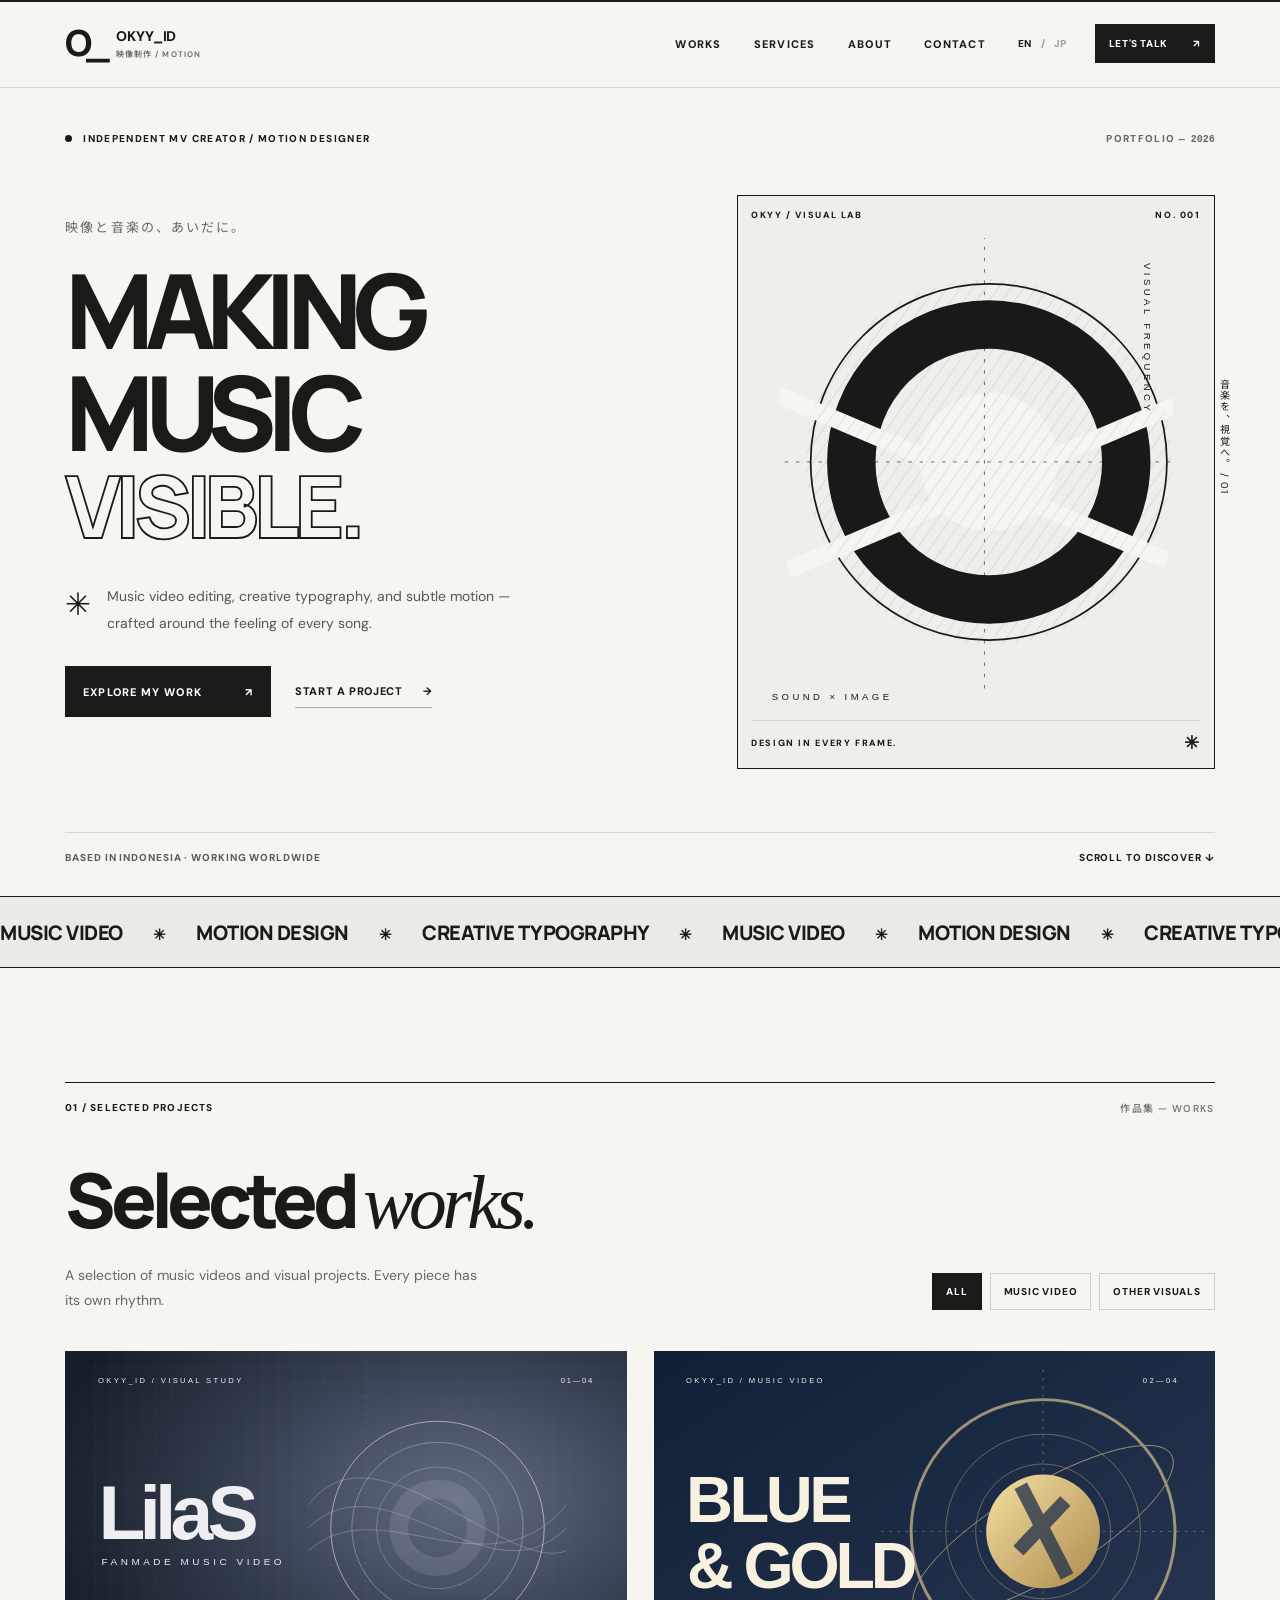
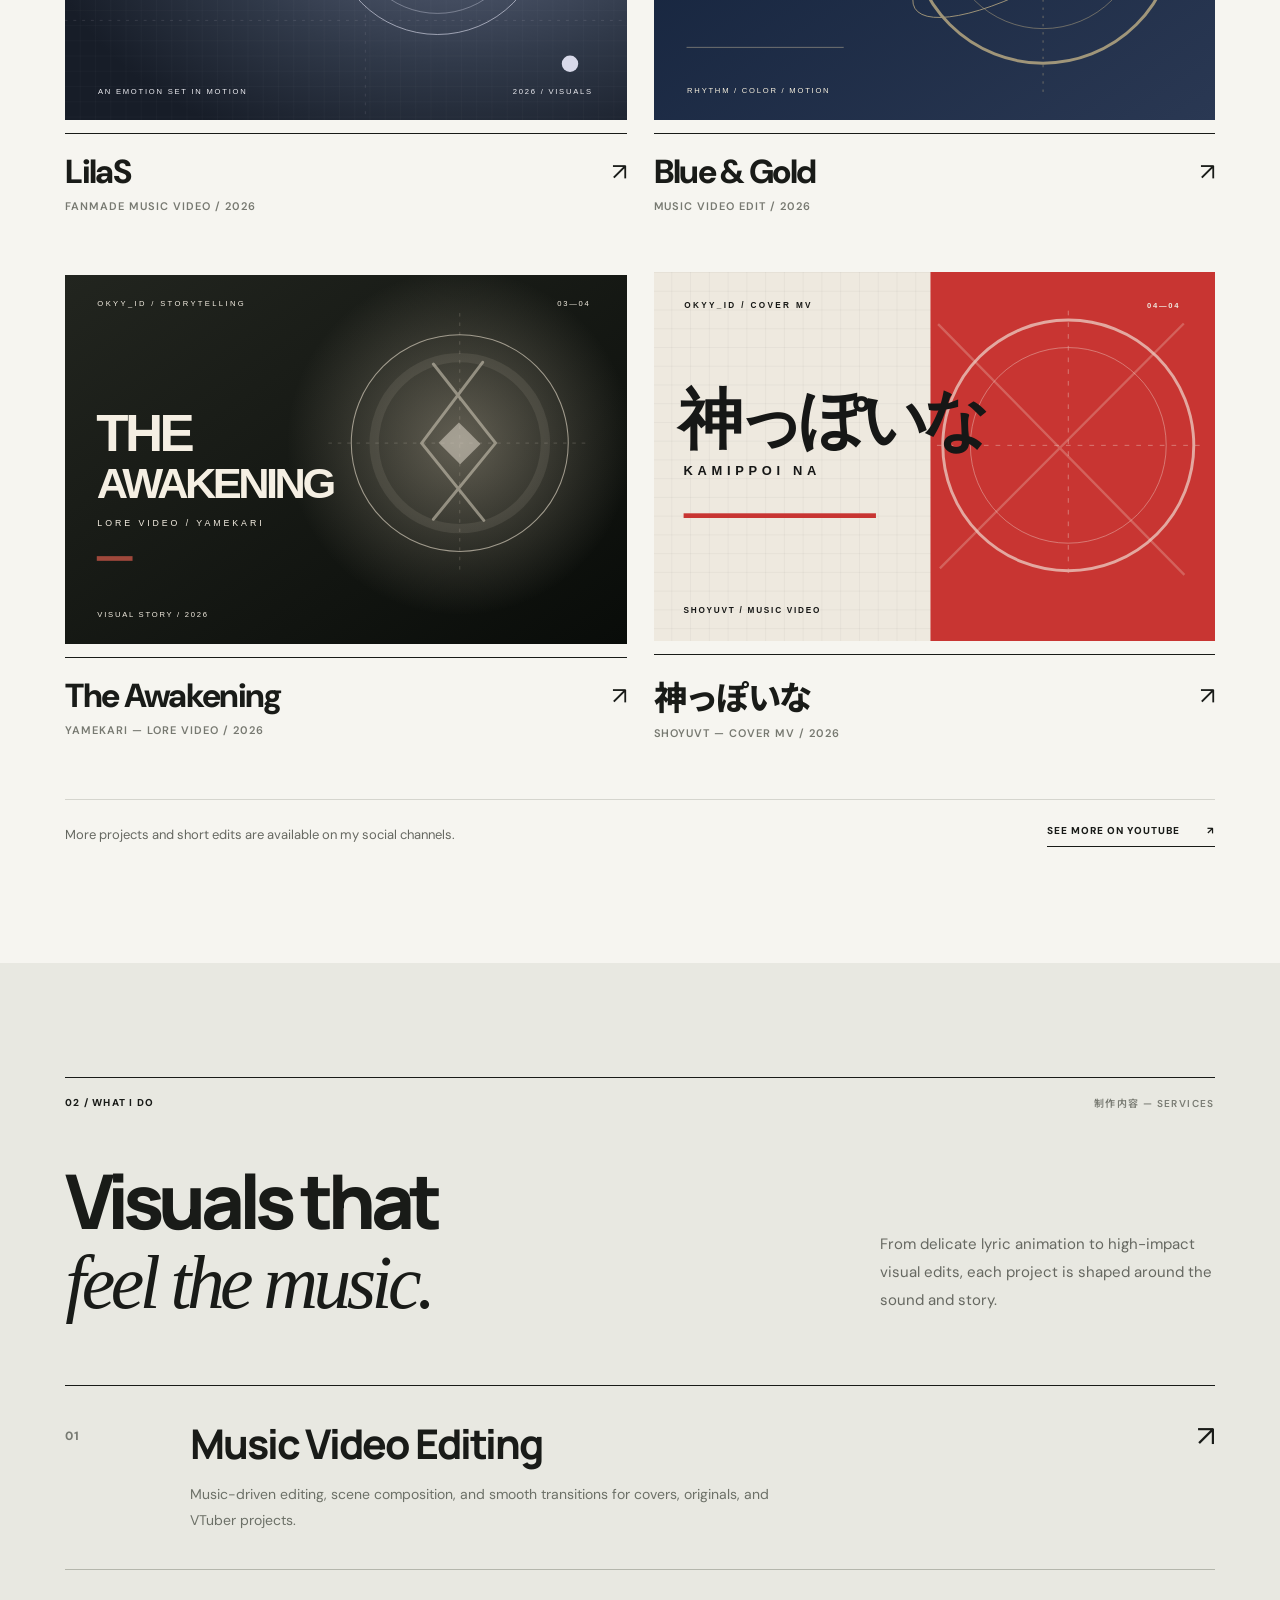
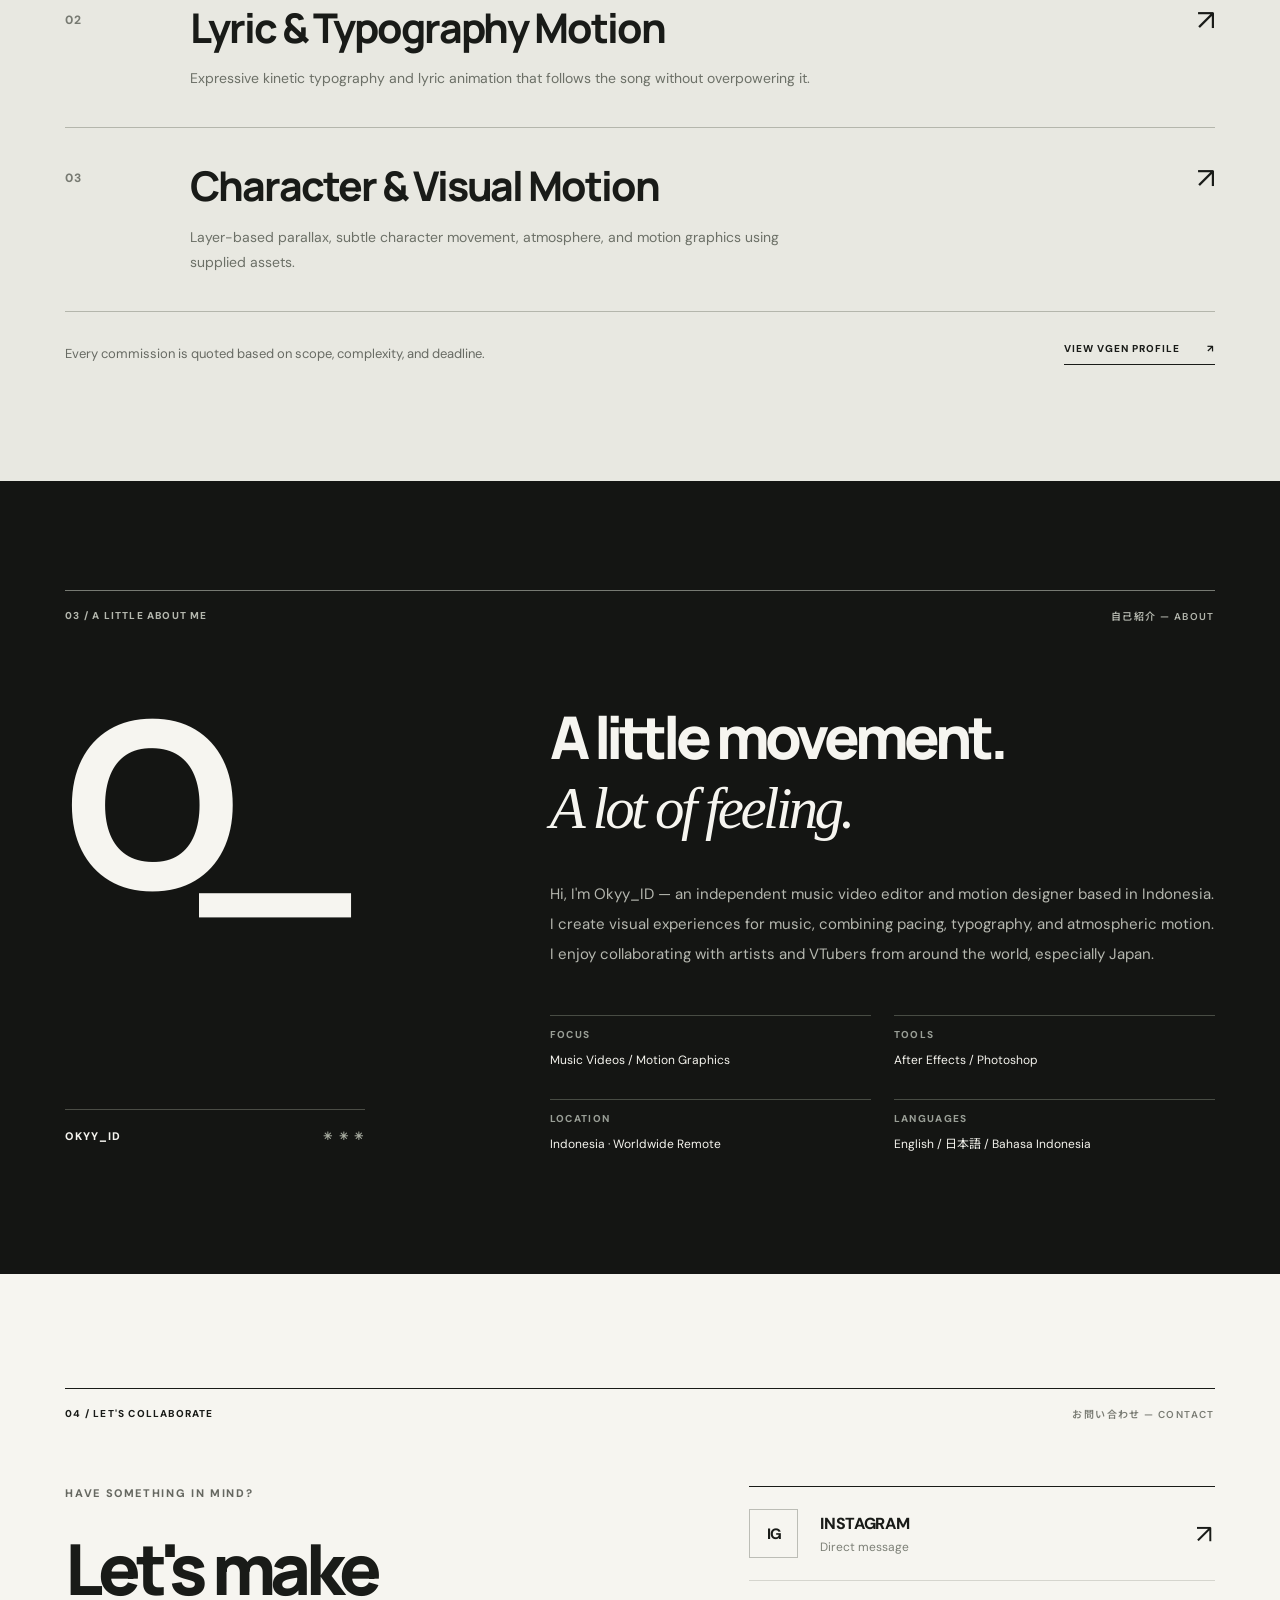
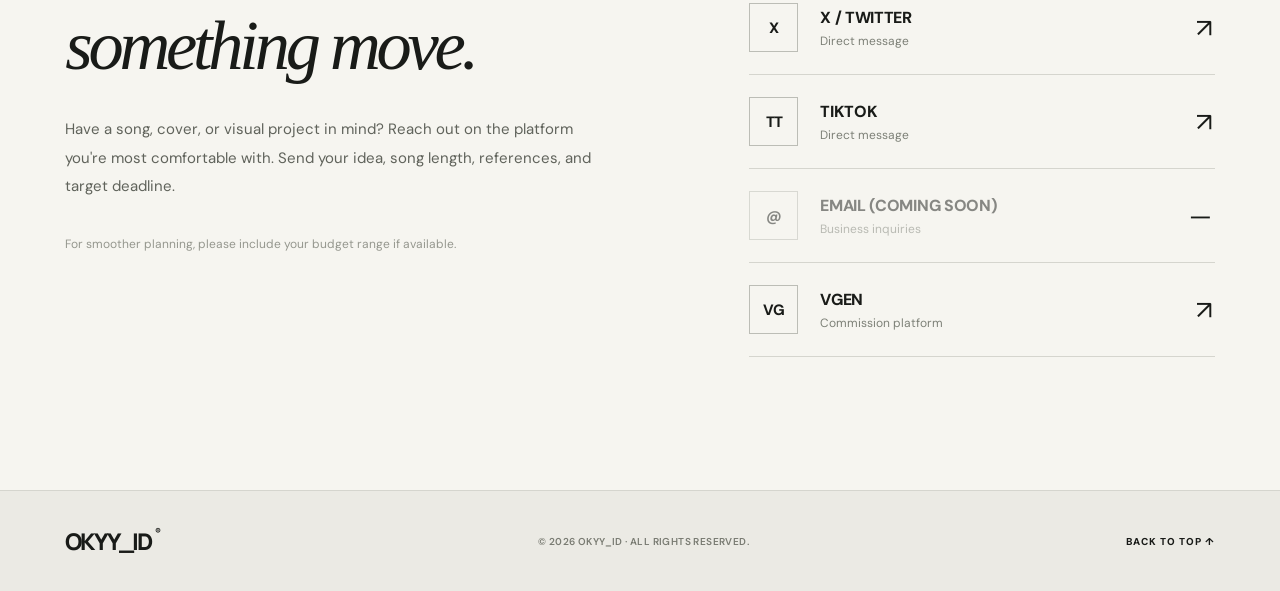
==== index.html @ f2376986 "Add files via upload" ====
<!doctype html>
<html lang="en">
<head>
  <meta charset="utf-8">
  <meta name="viewport" content="width=device-width, initial-scale=1">
  <meta name="theme-color" content="#f6f5f0">
  <meta name="description" content="Okyy_ID — music video editor and motion designer. Clean visuals, thoughtful pacing, and motion that follows the music.">
  <meta property="og:type" content="website">
  <meta property="og:title" content="Okyy_ID — Music Video & Motion Design">
  <meta property="og:description" content="Music made visible. Portfolio and commission inquiries for music videos and motion graphics.">
  <meta property="og:image" content="assets/social-preview.png">
  <meta name="twitter:card" content="summary_large_image">
  <meta name="color-scheme" content="light">
  <title>Okyy_ID — Music Video & Motion Design</title>
  <link rel="icon" href="assets/favicon.svg" type="image/svg+xml">
  <link rel="stylesheet" href="css/styles.css">
  <script src="js/config.js" defer></script>
  <script src="js/main.js" defer></script>
</head>
<body>
  <a class="skip-link" href="#main" data-i18n="skip">Skip to content</a>
  <div class="loadline" aria-hidden="true"></div>
  <header class="site-header" id="top">
    <div class="header-inner wrap">
      <a class="brand" href="#top" aria-label="Okyy ID homepage">
        <span class="brand-symbol">O<span class="brand-underscore">_</span></span>
        <span class="brand-text">OKYY_ID<span class="brand-sub">映像制作 / MOTION</span></span>
      </a>
      <nav class="desktop-nav" aria-label="Main navigation">
        <a href="#work" data-i18n="navWork">Works</a>
        <a href="#services" data-i18n="navServices">Services</a>
        <a href="#about" data-i18n="navAbout">About</a>
        <a href="#contact" data-i18n="navContact">Contact</a>
      </nav>
      <div class="header-actions">
        <div class="lang-control" role="group" aria-label="Language">
          <button type="button" class="lang-btn active" data-lang="en" aria-pressed="true">EN</button>
          <span aria-hidden="true">/</span>
          <button type="button" class="lang-btn" data-lang="ja" aria-pressed="false">JP</button>
        </div>
        <a href="#contact" class="header-cta"><span data-i18n="letsTalk">LET'S TALK</span><span aria-hidden="true">↗</span></a>
        <button class="menu-toggle" id="menuToggle" type="button" aria-expanded="false" aria-controls="mobileNav" aria-label="Open navigation">
          <span></span><span></span>
        </button>
      </div>
    </div>
    <nav class="mobile-nav" id="mobileNav" aria-label="Mobile navigation" hidden>
      <a href="#work" data-i18n="navWork">Works</a>
      <a href="#services" data-i18n="navServices">Services</a>
      <a href="#about" data-i18n="navAbout">About</a>
      <a href="#contact" data-i18n="navContact">Contact</a>
    </nav>
  </header>

  <main id="main">
    <section class="hero wrap" aria-labelledby="heroHeading">
      <div class="hero-upper reveal">
        <div class="eyebrow"><span class="eyebrow-dot"></span><span data-i18n="heroKicker">INDEPENDENT MV CREATOR / MOTION DESIGNER</span></div>
        <span class="hero-index">PORTFOLIO <span class="mono">— 2026</span></span>
      </div>
      <div class="hero-main">
        <div class="hero-copy reveal">
          <p class="hero-overline" data-i18n="heroOverline">映像と音楽の、あいだに。</p>
          <h1 id="heroHeading"><span data-i18n="heroLine1">MAKING</span><span data-i18n="heroLine2">MUSIC</span><span class="hero-outline" data-i18n="heroLine3">VISIBLE<span class="dot">.</span></span></h1>
          <div class="hero-caption">
            <div class="tiny-cross" aria-hidden="true">✳</div>
            <p data-i18n="heroIntro">Music video editing, creative typography, and subtle motion — crafted around the feeling of every song.</p>
          </div>
          <div class="hero-buttons">
            <a class="button-primary" href="#work"><span data-i18n="exploreWork">EXPLORE MY WORK</span> <span aria-hidden="true">↗</span></a>
            <a class="button-text" href="#contact"><span data-i18n="startProject">START A PROJECT</span> <span aria-hidden="true">→</span></a>
          </div>
        </div>
        <div class="hero-art reveal" aria-hidden="true">
          <div class="art-frame">
            <div class="art-top"><span>OKYY / VISUAL LAB</span><span>NO. 001</span></div>
            <svg class="art-drawing" viewBox="0 0 520 570" preserveAspectRatio="xMidYMid meet">
              <defs>
                <clipPath id="heroClip"><rect x="30" y="16" width="460" height="530" rx="220"/></clipPath>
                <pattern id="lines" width="12" height="12" patternUnits="userSpaceOnUse" patternTransform="rotate(35)"><line x1="0" y1="0" x2="0" y2="12" stroke="#212321" stroke-opacity=".10" stroke-width="2"/></pattern>
              </defs>
              <g clip-path="url(#heroClip)">
                <rect width="520" height="570" fill="#eeeeea"/>
                <circle cx="275" cy="275" r="206" fill="none" stroke="#191919" stroke-width="2"/>
                <circle cx="275" cy="275" r="159" fill="none" stroke="#191919" stroke-width="56"/>
                <circle cx="275" cy="275" r="80" fill="#f6f5f0"/>
                <rect x="-20" y="289" width="580" height="20" fill="#f6f5f0" transform="rotate(-23 275 275)"/>
                <rect x="-20" y="289" width="580" height="20" fill="#f6f5f0" transform="rotate(23 275 275)"/>
                <circle cx="275" cy="275" r="212" fill="url(#lines)"/>
                <line x1="270" y1="0" x2="270" y2="580" stroke="#141414" stroke-width=".7" stroke-dasharray="4 9"/>
                <line x1="0" y1="275" x2="520" y2="275" stroke="#141414" stroke-width=".7" stroke-dasharray="4 9"/>
              </g>
              <g fill="#181818" font-family="Arial, sans-serif" font-size="11" letter-spacing="4"><text x="24" y="550">SOUND × IMAGE</text><text x="455" y="45" transform="rotate(90 455 45)">VISUAL FREQUENCY</text></g>
            </svg>
            <div class="art-bottom"><span>DESIGN IN EVERY FRAME.</span><span class="art-asterisk">✳</span></div>
          </div>
          <div class="art-side-label">音楽を、視覚へ。 / 01</div>
        </div>
      </div>
      <div class="hero-bottom"><span data-i18n="heroBased">BASED IN INDONESIA · WORKING WORLDWIDE</span><a href="#work" class="scroll-hint" data-i18n="scroll">SCROLL TO DISCOVER ↓</a></div>
    </section>

    <div class="marquee-line" aria-label="Music video, motion design, typography"><div class="marquee-track" aria-hidden="true"><span>MUSIC VIDEO <b>✳</b> MOTION DESIGN <b>✳</b> CREATIVE TYPOGRAPHY <b>✳</b> MUSIC VIDEO <b>✳</b> MOTION DESIGN <b>✳</b> CREATIVE TYPOGRAPHY <b>✳</b></span><span>MUSIC VIDEO <b>✳</b> MOTION DESIGN <b>✳</b> CREATIVE TYPOGRAPHY <b>✳</b> MUSIC VIDEO <b>✳</b> MOTION DESIGN <b>✳</b> CREATIVE TYPOGRAPHY <b>✳</b></span></div></div>

    <section class="section works-section wrap" id="work" aria-labelledby="workHeading">
      <div class="section-top reveal"><span class="section-count">01 / <span data-i18n="sectionSelected">SELECTED PROJECTS</span></span><span class="section-jp">作品集 — WORKS</span></div>
      <div class="section-title-row reveal"><div><h2 id="workHeading" data-i18n="worksTitle">Selected <i>works.</i></h2><p class="section-intro" data-i18n="worksIntro">A selection of music videos and visual projects. Every piece has its own rhythm.</p></div><div class="filter-bar" role="group" aria-label="Filter projects"><button type="button" class="filter-btn active" data-filter="all" aria-pressed="true" data-i18n="filterAll">ALL</button><button type="button" class="filter-btn" data-filter="mv" aria-pressed="false" data-i18n="filterMv">MUSIC VIDEO</button><button type="button" class="filter-btn" data-filter="visual" aria-pressed="false" data-i18n="filterVisual">OTHER VISUALS</button></div></div>
      <div class="projects-grid" id="projectsGrid" aria-live="polite"></div>
      <div class="works-footer reveal"><span data-i18n="worksNote">More projects and short edits are available on my social channels.</span><a class="simple-link" id="youtubeWorks" href="https://www.youtube.com/@Okyy_ID" target="_blank" rel="noopener noreferrer"><span data-i18n="seeMore">SEE MORE ON YOUTUBE</span><span aria-hidden="true">↗</span></a></div>
    </section>

    <section class="section services-section" id="services" aria-labelledby="servicesHeading">
      <div class="wrap">
        <div class="section-top reveal"><span class="section-count">02 / <span data-i18n="sectionOffer">WHAT I DO</span></span><span class="section-jp">制作内容 — SERVICES</span></div>
        <div class="services-head reveal"><h2 id="servicesHeading" data-i18n="servicesTitle">Visuals that<br><i>feel the music.</i></h2><p data-i18n="servicesIntro">From delicate lyric animation to high-impact visual edits, each project is shaped around the sound and story.</p></div>
        <div class="service-list">
          <article class="service-row reveal"><span class="service-number">01</span><div><h3 data-i18n="service1">Music Video Editing</h3><p data-i18n="service1Desc">Music-driven editing, scene composition, and smooth transitions for covers, originals, and VTuber projects.</p></div><span class="service-glyph" aria-hidden="true">↗</span></article>
          <article class="service-row reveal"><span class="service-number">02</span><div><h3 data-i18n="service2">Lyric & Typography Motion</h3><p data-i18n="service2Desc">Expressive kinetic typography and lyric animation that follows the song without overpowering it.</p></div><span class="service-glyph" aria-hidden="true">↗</span></article>
          <article class="service-row reveal"><span class="service-number">03</span><div><h3 data-i18n="service3">Character & Visual Motion</h3><p data-i18n="service3Desc">Layer-based parallax, subtle character movement, atmosphere, and motion graphics using supplied assets.</p></div><span class="service-glyph" aria-hidden="true">↗</span></article>
        </div>
        <div class="services-extra reveal"><span data-i18n="servicesPricing">Every commission is quoted based on scope, complexity, and deadline.</span><a href="https://vgen.co/Okyy" id="servicesVgen" class="simple-link" target="_blank" rel="noopener noreferrer"><span data-i18n="viewVgen">VIEW VGEN PROFILE</span><span aria-hidden="true">↗</span></a></div>
      </div>
    </section>

    <section class="about-section" id="about" aria-labelledby="aboutHeading"><div class="wrap">
      <div class="section-top section-top-inverse reveal"><span class="section-count">03 / <span data-i18n="sectionAbout">A LITTLE ABOUT ME</span></span><span class="section-jp">自己紹介 — ABOUT</span></div>
      <div class="about-layout"><div class="about-left reveal"><div class="about-symbol" aria-hidden="true">O_</div><p class="about-small">OKYY_ID <span class="about-stars">✳ ✳ ✳</span></p></div><div class="about-right reveal"><h2 id="aboutHeading" data-i18n="aboutTitle">A little movement.<br><i>A lot of feeling.</i></h2><p data-i18n="aboutCopy">Hi, I'm Okyy_ID — an independent music video editor and motion designer based in Indonesia. I create visual experiences for music, combining pacing, typography, and atmospheric motion. I enjoy collaborating with artists and VTubers from around the world, especially Japan.</p><div class="about-detail-grid"><div><small data-i18n="aboutFocusLabel">FOCUS</small><span data-i18n="aboutFocus">Music Videos / Motion Graphics</span></div><div><small data-i18n="aboutToolLabel">TOOLS</small><span>After Effects / Photoshop</span></div><div><small data-i18n="aboutLocationLabel">LOCATION</small><span data-i18n="aboutLocation">Indonesia · Worldwide Remote</span></div><div><small data-i18n="aboutLanguageLabel">LANGUAGES</small><span>English / 日本語 / Bahasa Indonesia</span></div></div></div></div>
    </div></section>

    <section class="section contact-section wrap" id="contact" aria-labelledby="contactHeading"><div class="section-top reveal"><span class="section-count">04 / <span data-i18n="sectionContact">LET'S COLLABORATE</span></span><span class="section-jp">お問い合わせ — CONTACT</span></div><div class="contact-grid"><div class="contact-heading reveal"><p class="contact-pretitle" data-i18n="contactKicker">HAVE SOMETHING IN MIND?</p><h2 id="contactHeading" data-i18n="contactTitle">Let's make<br><i>something move.</i></h2><p data-i18n="contactIntro">Have a song, cover, or visual project in mind? Reach out on the platform you're most comfortable with. Send your idea, song length, references, and target deadline.</p><p class="contact-note" data-i18n="contactNote">For smoother planning, please include your budget range if available.</p></div><div class="contact-links reveal" id="contactLinks"></div></div></section>
  </main>

  <footer class="site-footer"><div class="wrap footer-inner"><a href="#top" class="footer-brand">OKYY_ID<span>®</span></a><span>© <span id="year">2026</span> OKYY_ID · <span data-i18n="footerRights">ALL RIGHTS RESERVED.</span></span><a href="#top" class="footer-back"><span data-i18n="backTop">BACK TO TOP</span> ↑</a></div></footer>

  <div class="modal" id="projectModal" role="dialog" aria-modal="true" aria-labelledby="modalTitle" hidden><div class="modal-overlay" data-close="true"></div><div class="modal-panel" role="document"><button type="button" class="modal-close" id="modalClose" aria-label="Close project details">✕</button><div id="modalBody"></div></div></div>
  <div class="toast" id="toast" role="status" aria-live="polite"></div>
</body>
</html>
---- css/styles.css ----
/* OKYY_ID — EDITORIAL / JAPANESE MINIMALIST */
@import url('https://fonts.googleapis.com/css2?family=DM+Sans:wght@400;450;500;600;650;700;800&family=Manrope:wght@400;500;600;700;800&family=Noto+Sans+JP:wght@400;500;600;700;800&display=swap');
:root { --paper:#f6f5f0; --paper-deep:#ebeae4; --ink:#191b18; --muted:#666861; --soft:#97988f; --line:#d5d5ce; --inverse:#141513; --white:#fff; --max:1320px; --pad:clamp(22px,5.1vw,84px); --ease:cubic-bezier(.2,.75,.2,1); }
*,*::before,*::after { box-sizing:border-box }
html { scroll-behavior:smooth; scroll-padding-top:90px }
body { background:var(--paper); color:var(--ink); margin:0; font-family:'DM Sans','Noto Sans JP',Arial,sans-serif; -webkit-font-smoothing:antialiased; min-width:320px }
body.modal-open { overflow:hidden }
body:lang(ja) { letter-spacing:.015em }
::selection { background:#20221f; color:#fff }
a { color:inherit; text-decoration:none }
button { color:inherit; font:inherit; cursor:pointer }
button, a { -webkit-tap-highlight-color:transparent }
button:focus-visible, a:focus-visible { outline:3px solid #808371; outline-offset:5px }
button:disabled { cursor:not-allowed }
img { max-width:100%; display:block }
[hidden] { display:none !important }
.wrap { max-width:calc(var(--max) + 2 * var(--pad)); padding-left:var(--pad); padding-right:var(--pad); margin-left:auto; margin-right:auto }
.skip-link { position:fixed; z-index:100; top:-100px; left:18px; background:#111; color:#fff; padding:12px 18px; font-weight:700 }
.skip-link:focus { top:14px }
.loadline { height:2px; width:0; position:fixed; z-index:80; inset:0 auto auto 0; background:var(--ink); transition:width 1s var(--ease) }
.ready .loadline { width:100% }
.site-header { height:88px; background:rgba(246,245,240,.94); border-bottom:1px solid var(--line); position:sticky; top:0; z-index:50; backdrop-filter:blur(18px); -webkit-backdrop-filter:blur(18px) }
.header-inner { height:100%; display:flex; align-items:center; justify-content:space-between; gap:30px }
.brand { display:flex; align-items:center; gap:10px; flex-shrink:0 }
.brand-symbol { font-family:'Manrope',sans-serif; letter-spacing:-.14em; font-size:36px; line-height:1; font-weight:800; transform:translateY(-1px) }
.brand-underscore { display:inline-block; transform:translate(-1px,2px) }
.brand-text { font-weight:800; font-size:14px; line-height:1; letter-spacing:-.01em; display:flex; flex-direction:column; gap:7px }
.brand-sub { font-weight:600; font-size:8px; letter-spacing:.13em; color:var(--muted) }
.desktop-nav { display:flex; align-items:center; gap:clamp(18px,2.5vw,40px); margin-left:auto }
.desktop-nav a { font-size:11px; text-transform:uppercase; letter-spacing:.115em; font-weight:800; position:relative; white-space:nowrap }
.desktop-nav a::after { content:''; position:absolute; height:1px; width:0; left:0; bottom:-7px; background:var(--ink); transition:width .25s }
.desktop-nav a:hover::after { width:100% }
.header-actions { display:flex; align-items:center; gap:26px }
.lang-control { display:flex; gap:7px; align-items:center; color:#999; font-weight:700; font-size:10px }
.lang-btn { border:0; padding:6px 2px; background:transparent; font-weight:800; font-size:10px; color:#a0a098; letter-spacing:.04em }
.lang-btn.active { color:var(--ink) }
.header-cta { display:flex; align-items:center; gap:25px; height:39px; padding:0 14px; background:var(--ink); color:var(--white); font-weight:800; letter-spacing:.065em; font-size:10px; white-space:nowrap; transition:background .2s,transform .2s }
.header-cta:hover { background:#3b3c38; transform:translateY(-2px) }
.menu-toggle { display:none; width:32px; height:35px; align-items:center; justify-content:center; flex-direction:column; gap:6px; border:0; background:transparent; padding:3px }
.menu-toggle span { display:block; width:24px; height:2px; background:var(--ink); transition:transform .25s }
.menu-toggle.open span:first-child { transform:translateY(4px) rotate(45deg) }
.menu-toggle.open span:last-child { transform:translateY(-4px) rotate(-45deg) }
.mobile-nav { background:var(--paper); border-bottom:1px solid var(--line); padding:12px var(--pad) 22px; box-shadow:0 16px 30px #181a1712 }
.mobile-nav a { display:block; border-bottom:1px solid var(--line); padding:16px 0; font-size:16px; font-weight:700 }
.hero { padding-top:44px; padding-bottom:32px }
.hero-upper { display:flex; justify-content:space-between; align-items:center; margin-bottom:42px; gap:20px }
.eyebrow,.hero-index,.hero-based { font-size:10px; font-weight:800; letter-spacing:.135em }
.eyebrow { display:flex; align-items:center; gap:11px }
.eyebrow-dot { width:7px; height:7px; border-radius:50%; background:var(--ink) }
.hero-index { color:var(--muted); white-space:nowrap }
.mono { font-family:monospace; letter-spacing:0 }
.hero-main { display:grid; grid-template-columns:minmax(0,1.12fr) minmax(0,.88fr); align-items:center; gap:clamp(28px,5vw,90px); min-height:590px }
.hero-copy { padding:0 0 30px }
.hero-overline { color:var(--muted); font-size:13px; letter-spacing:.16em; margin:0 0 22px; font-family:'Noto Sans JP',sans-serif }
h1,h2,h3,p { margin-top:0 }
h1,h2,h3 { font-family:'Manrope','Noto Sans JP',sans-serif }
h1 { font-weight:800; font-size:clamp(65px,8.1vw,129px); letter-spacing:-.093em; line-height:.99; margin:0 0 35px; word-break:keep-all }
h1 span { display:block }
.hero-outline { font-family:'Manrope','Noto Sans JP',sans-serif; -webkit-text-stroke:1.8px var(--ink); color:transparent; white-space:nowrap; font-size:.83em; letter-spacing:-.072em }
.hero-outline .dot { display:inline }
html[lang=ja] h1 { font-family:'Noto Sans JP',sans-serif; font-size:clamp(54px,7vw,106px); line-height:1.12; letter-spacing:-.06em }
html[lang=ja] .hero-outline { font-family:'Noto Sans JP',sans-serif; font-size:.95em; letter-spacing:-.06em }
.hero-caption { display:flex; align-items:flex-start; gap:16px; max-width:470px; margin-bottom:30px }
.hero-caption p { font-size:14px; line-height:1.9; color:#555751; margin:0 }
.tiny-cross { font-size:31px; font-weight:400; line-height:1.4 }
.hero-buttons { display:flex; align-items:center; flex-wrap:wrap; gap:24px }
.button-primary { background:var(--ink); border:1px solid var(--ink); color:#fff; min-height:51px; display:inline-flex; align-items:center; justify-content:space-between; gap:43px; padding:14px 17px; font-size:11px; font-weight:800; letter-spacing:.1em; white-space:nowrap; transition:background .2s, color .2s, transform .2s }
.button-primary:hover { background:transparent; color:var(--ink); transform:translateY(-2px) }
.button-text { border-bottom:1px solid #aeb0a9; display:inline-flex; align-items:center; gap:20px; font-size:11px; font-weight:800; letter-spacing:.06em; min-height:32px; transition:gap .2s }
.button-text:hover { gap:28px }
.hero-art { position:relative; justify-self:end; width:100%; max-width:540px }
.art-frame { border:1px solid var(--ink); padding:13px; min-height:550px; background:#efeee9; position:relative; overflow:hidden }
.art-top,.art-bottom { display:flex; justify-content:space-between; align-items:center; font-size:9px; font-weight:800; letter-spacing:.18em }
.art-drawing { width:100%; height:clamp(330px,39vw,505px); display:block; animation:artFloat 7s ease-in-out infinite }
.art-bottom { border-top:1px solid var(--line); padding-top:10px }
.art-asterisk { font-size:18px }
.art-side-label { position:absolute; right:-17px; top:30%; writing-mode:vertical-rl; font-size:10px; letter-spacing:.12em; background:var(--paper); padding:12px 0 }
.hero-bottom { border-top:1px solid var(--line); margin-top:55px; padding-top:18px; display:flex; justify-content:space-between; align-items:center; font-size:10px; font-weight:800; letter-spacing:.09em; color:#5c5d56; gap:18px }
.scroll-hint { color:var(--ink); white-space:nowrap }
.marquee-line { border-top:1px solid var(--ink); border-bottom:1px solid var(--ink); overflow:hidden; height:72px; display:flex; align-items:center; background:var(--paper-deep) }
.marquee-track { display:flex; min-width:max-content; animation:marquee 46s linear infinite }
.marquee-track span { font-family:'Manrope',sans-serif; font-size:20px; font-weight:800; letter-spacing:-.025em; white-space:nowrap }
.marquee-track b { font-size:15px; padding:0 27px; font-weight:600 }
.section { padding-top:114px; padding-bottom:116px }
.section-top { border-top:1px solid var(--ink); display:flex; align-items:center; justify-content:space-between; padding-top:17px; gap:10px }
.section-count { font-size:10px; font-weight:800; letter-spacing:.12em }
.section-jp { font-size:10px; font-weight:600; letter-spacing:.14em; color:#7a7c74 }
.section-title-row { display:flex; align-items:end; justify-content:space-between; gap:26px; margin:45px 0 37px }
.section-title-row h2,.services-head h2,.contact-heading h2 { font-weight:800; font-size:clamp(44px,5.9vw,87px); letter-spacing:-.075em; line-height:1.05; margin:0 0 21px }
.section-title-row h2 i,.services-head h2 i,.about-right h2 i,.contact-heading h2 i { font-family:Georgia,'Times New Roman',serif; font-weight:400; letter-spacing:-.06em }
.section-intro { max-width:420px; font-size:14px; line-height:1.8; color:var(--muted); margin:0 }
.filter-bar { display:flex; align-items:center; gap:8px; flex-wrap:wrap; justify-content:flex-end; padding-bottom:4px }
.filter-btn { border:1px solid #cbcfc8; font-size:10px; letter-spacing:.08em; font-weight:800; background:transparent; padding:11px 13px; white-space:nowrap; transition:background .2s,color .2s }
.filter-btn.active,.filter-btn:hover { background:var(--ink); color:#fff; border-color:var(--ink) }
.projects-grid { display:grid; grid-template-columns:repeat(2,minmax(0,1fr)); column-gap:27px; row-gap:59px }
.project-card { display:block; width:100%; text-align:left; border:0; padding:0; background:transparent; min-width:0 }
.project-art { display:block; overflow:hidden; aspect-ratio:1.52; position:relative; background:#e5e3dd }
.project-art img { width:100%; height:100%; object-fit:cover; transition:transform .65s var(--ease), filter .65s var(--ease) }
.project-card:hover .project-art img, .project-card:focus-visible .project-art img { transform:scale(1.045); filter:contrast(1.08) }
.project-overlay { position:absolute; inset:0; background:linear-gradient(135deg,transparent 60%,#0004 100%); display:flex; justify-content:flex-end; align-items:flex-start; padding:18px; opacity:0; transition:opacity .3s }
.project-card:hover .project-overlay,.project-card:focus-visible .project-overlay { opacity:1 }
.project-open { display:grid; place-items:center; width:46px; height:46px; background:#f6f5f0; color:#1c1c1c; font-size:25px }
.project-info { display:block; border-top:1px solid var(--ink); margin-top:13px; padding-top:16px }
.project-heading { display:flex; align-items:center; justify-content:space-between; gap:10px }
.project-title { display:block; font-size:clamp(24px,2.6vw,34px); font-weight:800; letter-spacing:-.05em }
.project-arrow { font-size:24px; transition:transform .2s }
.project-card:hover .project-arrow { transform:translate(4px,-4px) }
.project-meta { font-size:11px; color:#777971; text-transform:uppercase; letter-spacing:.09em; display:block; margin-top:6px; font-weight:600 }
.works-footer { margin-top:59px; padding-top:24px; border-top:1px solid var(--line); display:flex; align-items:center; justify-content:space-between; gap:25px }
.works-footer>span { font-size:13px; color:var(--muted); line-height:1.6 }
.simple-link { display:inline-flex; align-items:center; gap:27px; white-space:nowrap; border-bottom:1px solid var(--ink); padding-bottom:9px; font-size:10px; font-weight:800; letter-spacing:.1em; transition:gap .25s }
.simple-link:hover { gap:38px }
.empty-state { padding:45px 0; font-size:15px; color:var(--muted) }
.services-section { background:#e8e8e1; }
.services-head { display:grid; grid-template-columns:minmax(0,1.4fr) minmax(250px,.6fr); align-items:end; gap:35px; margin:51px 0 62px }
.services-head h2 { margin:0 }
.services-head>p { font-size:15px; line-height:1.85; color:var(--muted); max-width:350px; margin-bottom:8px }
.service-list { border-top:1px solid var(--ink) }
.service-row { display:grid; grid-template-columns:115px 1fr 55px; gap:10px; border-bottom:1px solid #b4b6ac; padding:31px 0 35px; align-items:start }
.service-number { color:#777a72; font-size:12px; font-weight:800; letter-spacing:.1em; padding-top:11px }
.service-row h3 { font-size:clamp(23px,3.2vw,41px); font-weight:750; letter-spacing:-.05em; line-height:1.28; margin:0 0 13px }
.service-row p { color:#6c7067; font-size:14px; line-height:1.85; max-width:620px; margin:0 }
.service-glyph { font-size:29px; align-self:start; justify-self:end; transition:transform .3s }
.service-row:hover .service-glyph { transform:translate(5px,-5px) }
.services-extra { display:flex; justify-content:space-between; align-items:center; gap:20px; margin-top:30px }
.services-extra>span { color:#676a63; font-size:13px; line-height:1.7 }
.about-section { padding:109px 0 120px; background:var(--inverse); color:var(--paper) }
.section-top-inverse { border-color:#777a73 }
.about-section .section-jp,.about-section .section-count { color:#b4b7ae }
.about-layout { display:grid; grid-template-columns:.73fr 1.27fr; gap:clamp(45px,8vw,140px); margin-top:80px }
.about-left { min-height:360px; display:flex; flex-direction:column; justify-content:space-between }
.about-symbol { font-family:'Manrope',sans-serif; font-size:clamp(130px,18vw,290px); line-height:.84; font-weight:800; letter-spacing:-.18em; white-space:nowrap }
.about-small { display:flex; justify-content:space-between; align-items:center; max-width:300px; font-size:11px; font-weight:800; letter-spacing:.12em; border-top:1px solid #4b4d46; padding-top:19px }
.about-stars { color:#a6aa9f; letter-spacing:.16em }
.about-right h2 { font-size:clamp(43px,4.6vw,73px); line-height:1.17; letter-spacing:-.07em; font-weight:800; margin:0 0 35px }
.about-right>p { color:#b5b7af; font-size:15px; line-height:2; max-width:670px; margin-bottom:46px }
.about-detail-grid { display:grid; grid-template-columns:1fr 1fr; gap:29px 23px }
.about-detail-grid>div { border-top:1px solid #484c44; padding-top:12px; display:flex; flex-direction:column; gap:10px }
.about-detail-grid small { color:#999e96; font-size:10px; font-weight:800; letter-spacing:.13em }
.about-detail-grid span { font-size:12px; line-height:1.6; color:#f5f4ee }
.contact-section { padding-bottom:133px }
.contact-grid { display:grid; grid-template-columns:1fr .8fr; gap:clamp(40px,8vw,120px); margin-top:65px; align-items:start }
.contact-pretitle { font-size:11px; letter-spacing:.15em; font-weight:800; color:var(--muted); margin-bottom:32px }
.contact-heading h2 { font-size:clamp(43px,5.5vw,79px); margin-bottom:32px }
.contact-heading>p:not(.contact-pretitle) { font-size:15px; max-width:550px; line-height:1.9; color:#60635b }
.contact-heading .contact-note { margin-top:32px; font-size:12px !important; color:#95978e !important }
.contact-links { border-top:1px solid var(--ink) }
.contact-link { width:100%; text-align:left; background:transparent; border:0; border-bottom:1px solid var(--line); display:flex; align-items:center; gap:22px; padding:22px 0; transition:padding .25s, background .25s }
.contact-link:hover { padding-left:13px; background:#e7e6df }
.contact-icon { display:grid; place-items:center; border:1px solid #bcbdb6; width:49px; height:49px; font-size:15px; font-weight:800; letter-spacing:-.055em; flex-shrink:0 }
.contact-details { display:flex; flex-direction:column; gap:5px; flex:1; min-width:0 }
.contact-details strong { font-size:16px; letter-spacing:-.02em; font-weight:800 }
.contact-details small { color:#7d8077; font-size:12px }
.contact-arrow { font-size:26px; padding-right:3px }
.contact-disabled .contact-icon, .contact-disabled .contact-details { opacity:.5 }
.site-footer { background:var(--paper-deep); border-top:1px solid var(--line) }
.footer-inner { min-height:100px; display:flex; align-items:center; justify-content:space-between; gap:24px }
.footer-brand { font-family:'Manrope',sans-serif; font-size:23px; font-weight:800; letter-spacing:-.08em; white-space:nowrap }
.footer-brand span { font-size:9px; vertical-align:top; letter-spacing:0; margin-left:4px }
.footer-inner>span { font-size:10px; font-weight:600; letter-spacing:.04em; color:#797b72; text-align:center }
.footer-back { white-space:nowrap; font-size:10px; letter-spacing:.1em; font-weight:800 }
.modal { position:fixed; inset:0; z-index:100; display:grid; place-items:center; padding:24px }
.modal-overlay { position:absolute; inset:0; background:rgba(0,0,0,.75); backdrop-filter:blur(6px) }
.modal-panel { background:var(--paper); position:relative; width:min(100%,1050px); max-height:min(90vh,900px); overflow-y:auto; padding:clamp(18px,4vw,48px); box-shadow:0 25px 80px #0006 }
.modal-close { position:absolute; right:17px; top:14px; border:1px solid #c5c6bf; width:40px; height:40px; z-index:2; background:var(--paper); display:grid; place-items:center; font-size:19px }
.modal-top { display:grid; grid-template-columns:1.07fr .93fr; align-items:start; gap:clamp(20px,4vw,50px); margin-top:18px }
.modal-poster { aspect-ratio:1.25; background:var(--paper-deep); display:flex; align-items:center; justify-content:center; margin-top:15px }
.modal-poster img,.modal-poster iframe { width:100%; height:100%; object-fit:cover; border:0 }
.modal-eyebrow { font-size:10px; color:var(--muted); letter-spacing:.12em; font-weight:800; margin:14px 0 16px }
.modal-text h2 { font-size:clamp(29px,4vw,55px); letter-spacing:-.06em; line-height:1.12; overflow-wrap:anywhere; margin:0 0 10px }
.modal-subtitle { font-size:13px; color:#6d6f67; font-weight:700; margin-bottom:22px }
.modal-description { font-size:14px; line-height:1.85; color:#5d6059 }
.modal-data { display:grid; grid-template-columns:1fr 1fr; gap:18px; padding:20px 0; margin:17px 0 22px; border-top:1px solid var(--line); border-bottom:1px solid var(--line) }
.modal-data-item { display:flex; flex-direction:column; gap:7px }
.modal-data-item small { font-size:9px; color:var(--muted); letter-spacing:.1em }
.modal-data-item strong { font-size:12px; line-height:1.5 }
.modal-action { gap:20px; padding:11px 15px; min-height:44px }
.modal-notice { color:#898b82; margin:16px 0 0; font-size:11px; line-height:1.65 }
.toast { position:fixed; bottom:24px; left:50%; transform:translate(-50%,20px); max-width:min(90vw,500px); background:var(--ink); color:#fff; padding:16px 21px; font-size:13px; line-height:1.6; z-index:150; pointer-events:none; opacity:0; transition:opacity .25s, transform .25s; text-align:center }
.toast.visible { opacity:1; transform:translate(-50%,0) }
.ready .reveal { opacity:0; transform:translateY(22px); transition:opacity .75s var(--ease),transform .75s var(--ease) }
.ready .reveal.shown { opacity:1; transform:translateY(0) }
@keyframes marquee { from{transform:translateX(0)} to{transform:translateX(-50%)} }
@keyframes artFloat { 0%,100%{transform:translateY(0)} 50%{transform:translateY(-6px)} }
@media(max-width:1120px) { .header-inner { gap:20px }.desktop-nav { gap:18px }.header-actions { gap:14px }.hero-main { gap:30px }.hero-art { max-width:440px }.art-frame { min-height:450px }.hero { padding-top:30px }.hero-main { min-height:520px } }
@media(max-width:800px) {
  :root { --pad:26px }
  .site-header { height:76px }
  .desktop-nav,.header-cta { display:none }
  .menu-toggle { display:flex }
  .header-actions { gap:19px }
  .hero-upper { margin-bottom:23px }
  .hero-main { grid-template-columns:1fr; gap:36px }
  .hero-copy { padding:0 }
  .hero h1 { font-size:clamp(70px,13vw,118px) }
  html[lang=ja] .hero h1 { font-size:clamp(57px,11vw,95px) }
  .hero-art { justify-self:stretch; width:100%; max-width:none }
  .art-frame { min-height:0 }
  .art-drawing { height:420px }
  .hero-bottom { margin-top:36px }
  .section { padding-top:78px; padding-bottom:84px }
  .section-title-row { align-items:start; flex-direction:column; margin:36px 0 29px }
  .filter-bar { justify-content:flex-start }
  .services-head,.contact-grid { grid-template-columns:1fr; gap:25px }
  .services-head { margin-bottom:40px }
  .about-layout { grid-template-columns:1fr; gap:30px; margin-top:45px }
  .about-left { min-height:140px; flex-direction:row; align-items:end }
  .about-symbol { font-size:148px }
  .about-small { max-width:190px; width:100%; flex-direction:column; align-items:end; gap:10px }
  .about-section { padding:85px 0 }
  .contact-grid { margin-top:35px }
}
@media(max-width:620px) {
  :root { --pad:20px }
  .site-header { height:70px }
  .brand-symbol { font-size:30px }
  .brand-text { font-size:12px }
  .brand-sub { font-size:7px }
  .hero { padding-top:27px }
  .hero-upper { align-items:start; margin-bottom:28px; gap:10px }
  .eyebrow { font-size:9px; line-height:1.5 }
  .hero-index { font-size:9px; padding-top:2px }
  .hero-overline { font-size:11px }
  .hero h1 { font-size:clamp(56px,13.3vw,83px); margin-bottom:29px }
  html[lang=ja] .hero h1 { font-size:clamp(48px,11vw,70px) }
  .hero-outline { -webkit-text-stroke:1.25px var(--ink) }
  .hero-caption p { font-size:13px }
  .tiny-cross { font-size:24px }
  .button-primary { gap:22px; min-height:47px; font-size:10px }
  .button-text { font-size:10px }
  .hero-buttons { gap:15px }
  .art-frame { padding:9px }
  .art-drawing { height:min(86vw,420px) }
  .art-top,.art-bottom { font-size:8px }
  .art-side-label { font-size:8px }
  .hero-bottom { margin-top:30px; font-size:9px; align-items:start; line-height:1.6 }
  .scroll-hint { max-width:135px; text-align:right; white-space:normal }
  .marquee-line { height:56px }
  .marquee-track span { font-size:15px }
  .marquee-track b { padding:0 17px; font-size:11px }
  .section { padding-top:65px; padding-bottom:70px }
  .section-title-row h2,.services-head h2,.contact-heading h2 { font-size:clamp(43px,10vw,61px) }
  .section-intro,.services-head>p { font-size:13px }
  .projects-grid { grid-template-columns:1fr; row-gap:36px }
  .project-title { font-size:26px }
  .project-meta { font-size:10px }
  .project-info { margin-top:10px; padding-top:13px }
  .project-art { aspect-ratio:1.5 }
  .works-footer,.services-extra { align-items:start; flex-direction:column; gap:17px }
  .section-jp { font-size:9px }
  .service-row { grid-template-columns:40px 1fr 22px; padding:25px 0 28px }
  .service-number { font-size:10px; padding-top:7px }
  .service-row h3 { font-size:clamp(22px,6vw,30px) }
  .service-row p { font-size:12px }
  .service-glyph { font-size:20px }
  .about-section { padding:67px 0 }
  .about-layout { margin-top:32px }
  .about-symbol { font-size:115px }
  .about-right h2 { font-size:clamp(37px,9vw,51px) }
  .about-right>p { font-size:13px; line-height:1.95 }
  .about-detail-grid { gap:23px 16px }
  .about-detail-grid span { font-size:11px }
  .contact-heading>p:not(.contact-pretitle) { font-size:13px }
  .contact-link { padding:17px 0 }
  .contact-icon { width:43px; height:43px; font-size:13px }
  .contact-details strong { font-size:14px }
  .footer-inner { align-items:flex-start; justify-content:center; flex-direction:column; gap:13px; padding-top:23px; padding-bottom:22px }
  .footer-inner>span { order:3; text-align:left }
  .footer-back { align-self:end; margin-top:-32px }
  .modal { padding:12px }
  .modal-panel { padding:19px; max-height:92vh }
  .modal-top { grid-template-columns:1fr; gap:12px; margin-top:37px }
  .modal-poster { margin-top:0; aspect-ratio:1.6 }
  .modal-text h2 { font-size:32px }
  .modal-description { font-size:13px }
  .modal-data { margin:16px 0 }
}
@media (prefers-reduced-motion:reduce) {
  *,*::before,*::after { animation-duration:.01ms !important; animation-iteration-count:1 !important; scroll-behavior:auto !important; transition-duration:.01ms !important }
  .reveal { opacity:1 !important; transform:none !important }
}
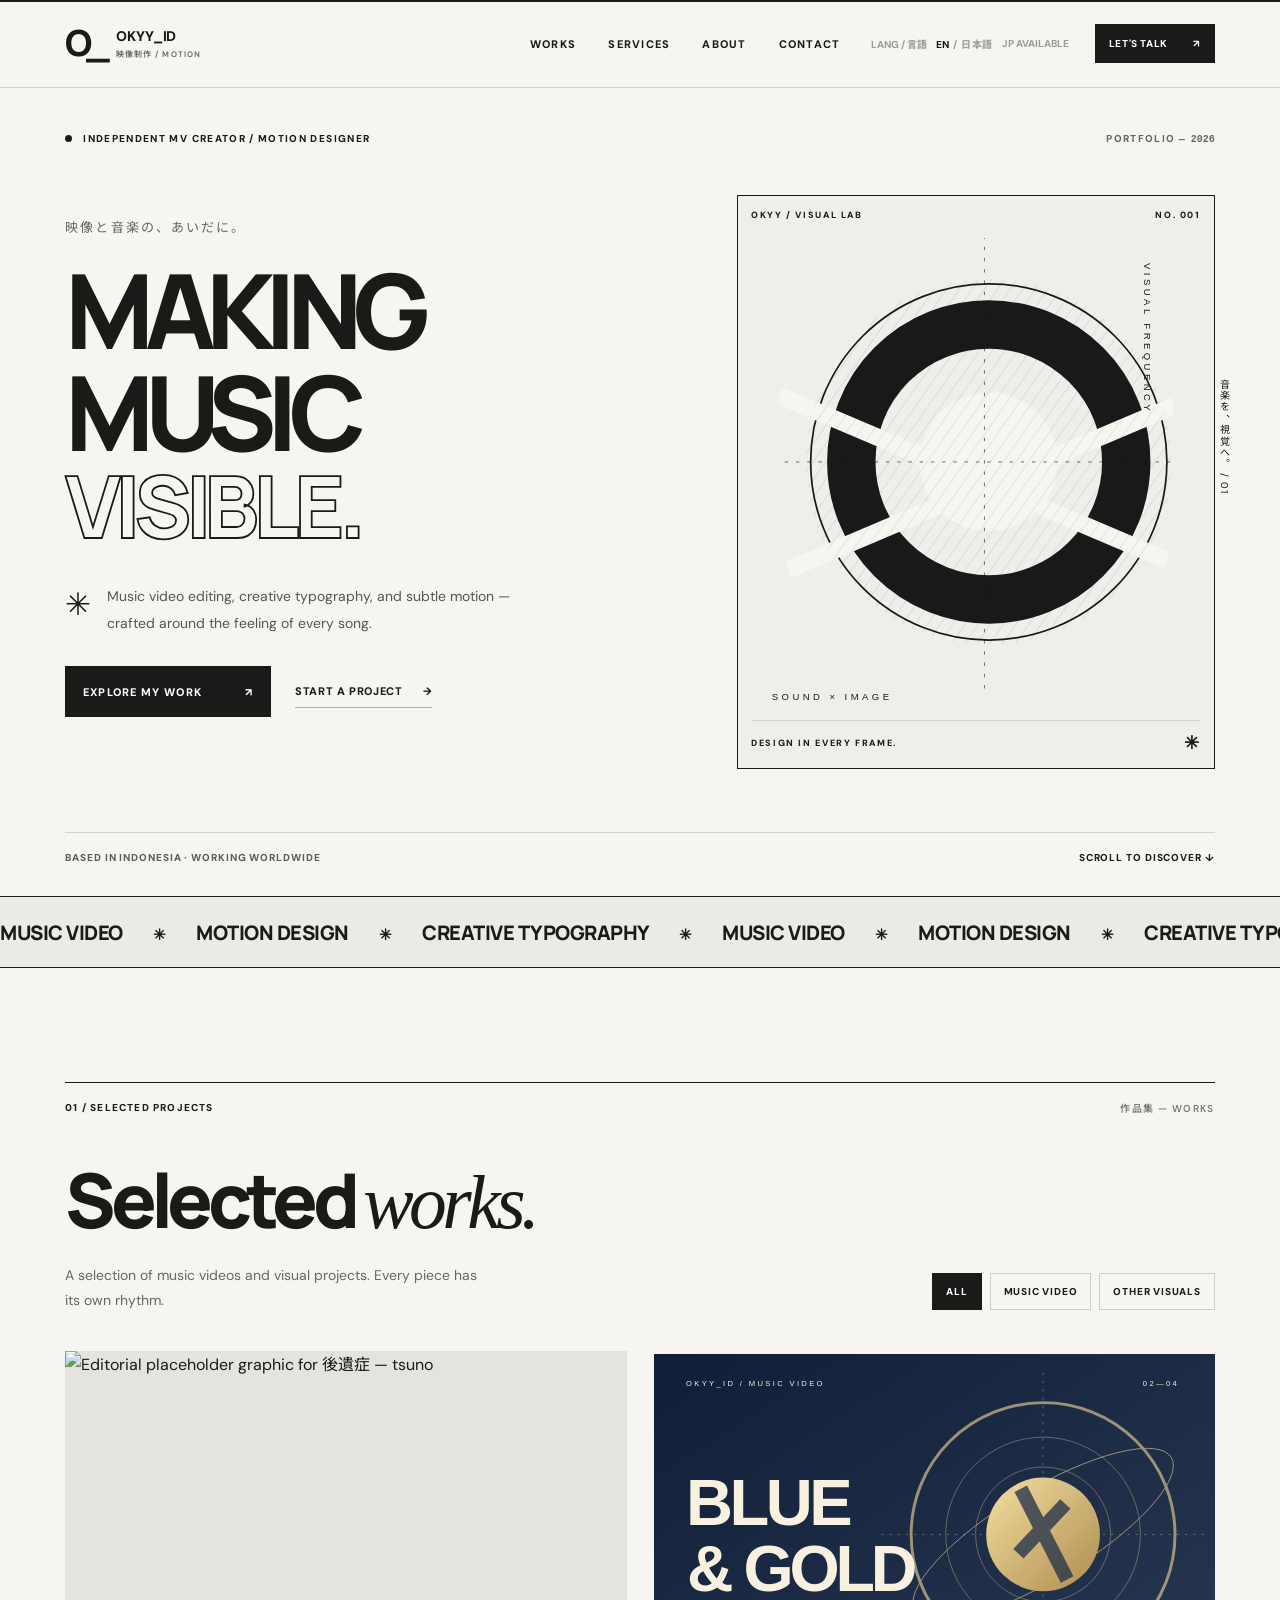
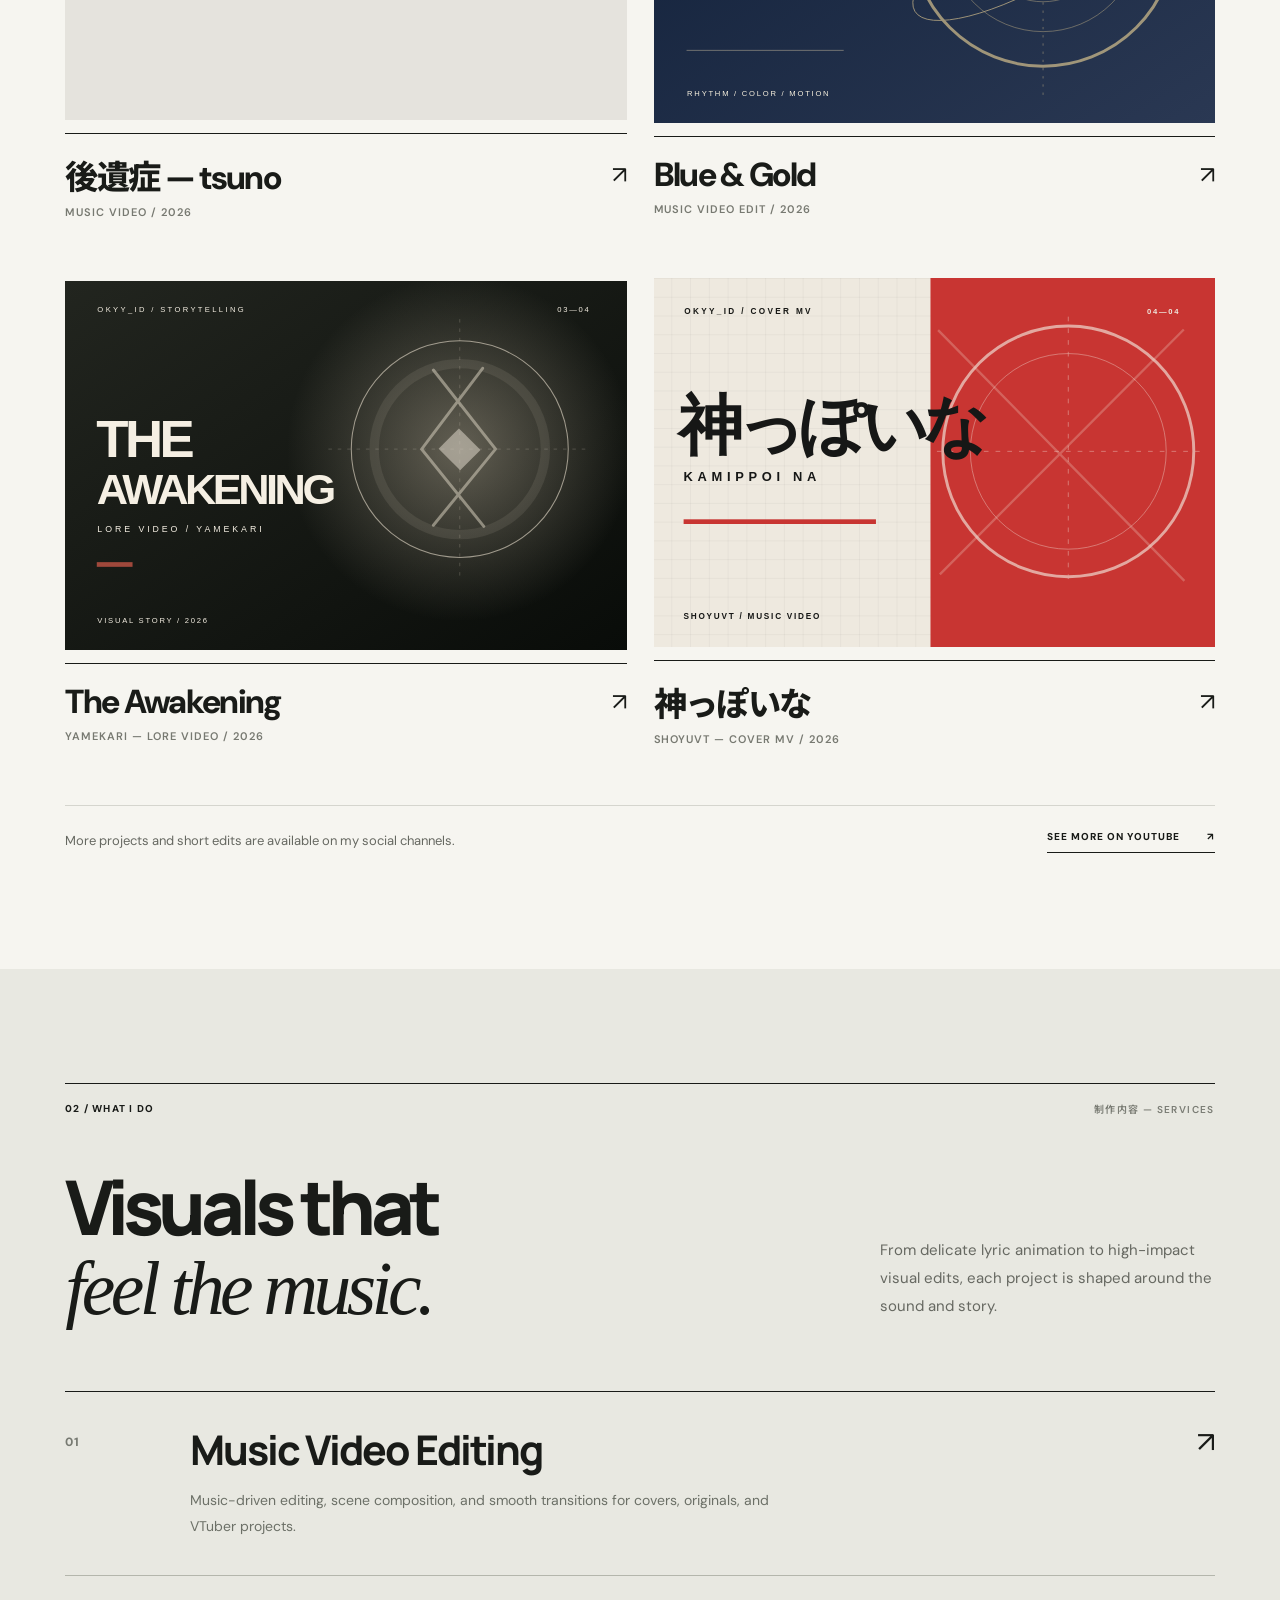
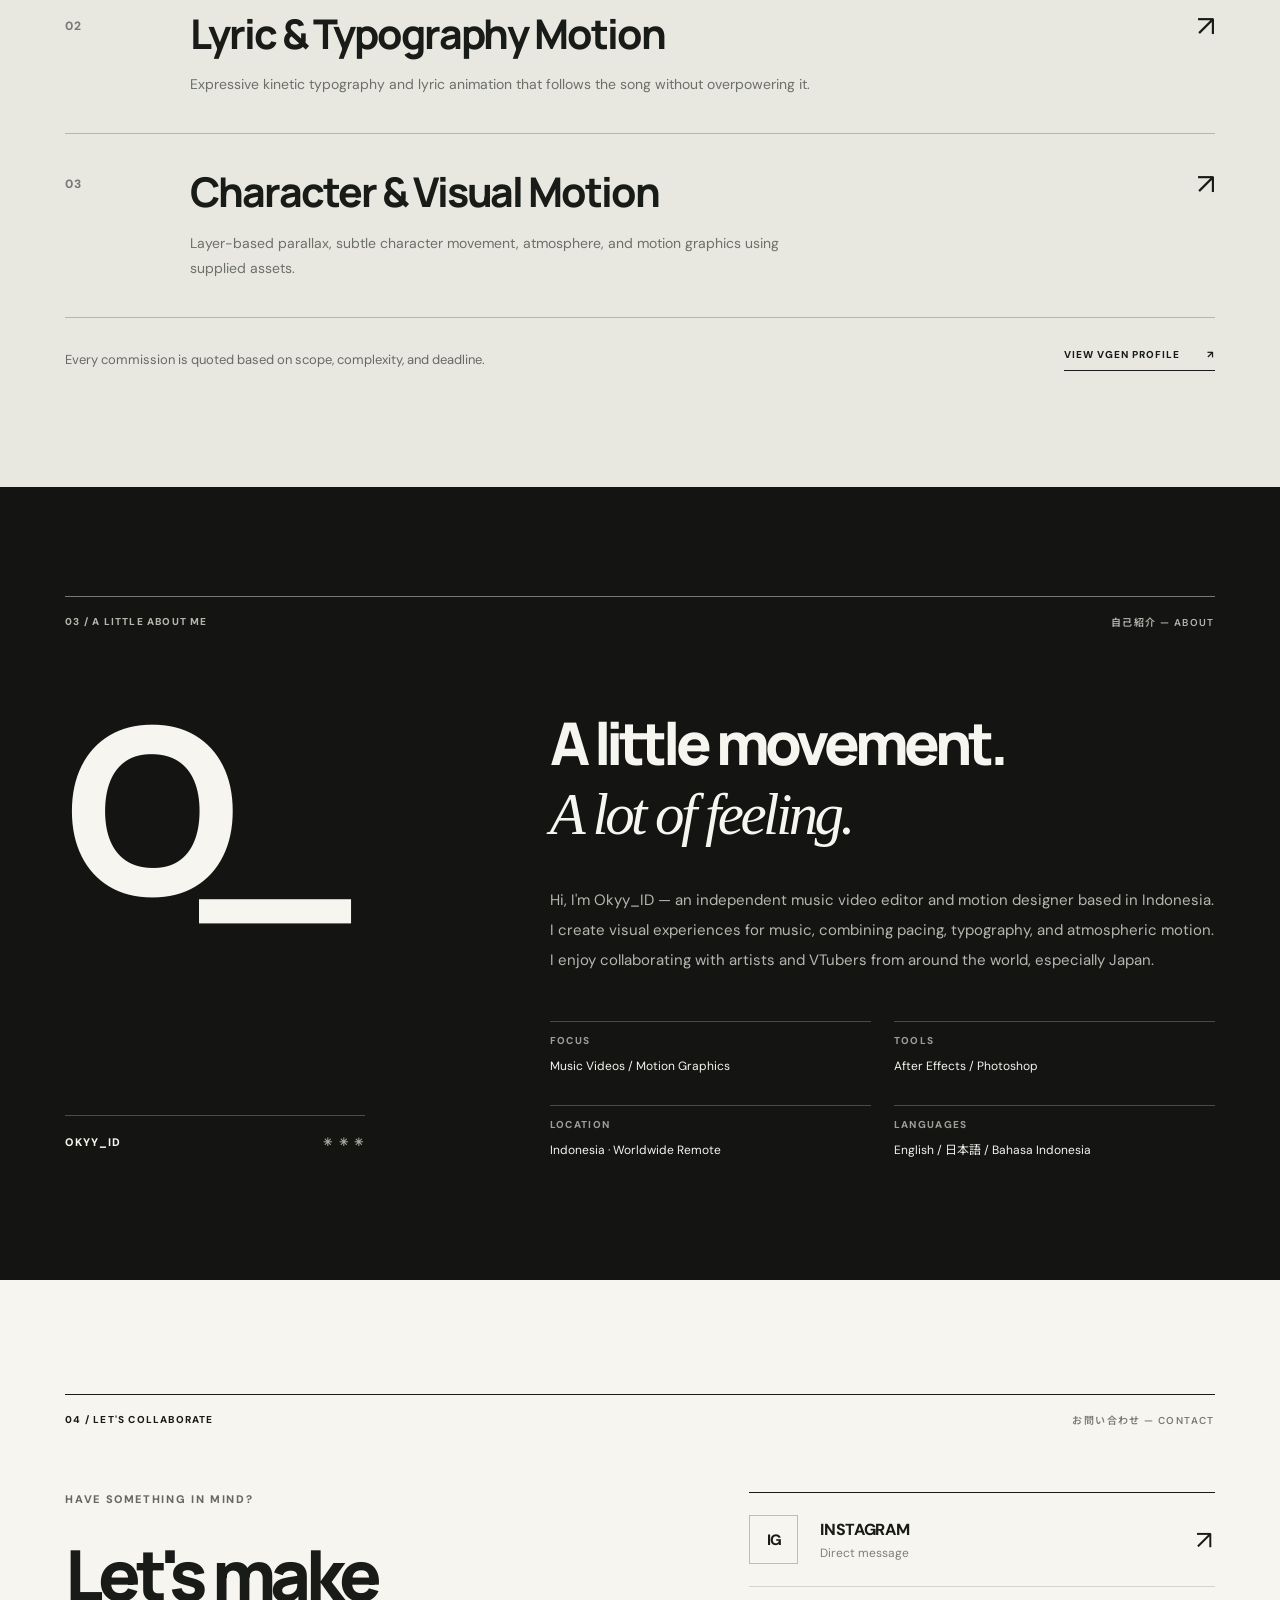
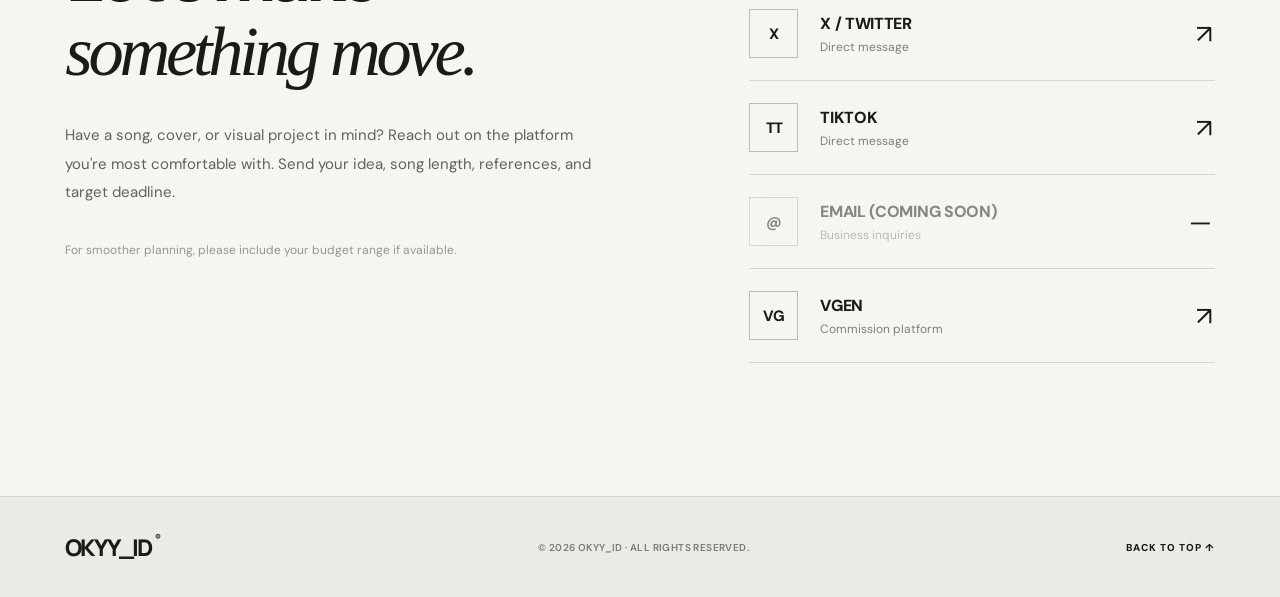
==== commit b2aa528b: "Update index.html" ====
--- a/index.html
+++ b/index.html
@@ -33,10 +33,14 @@
         <a href="#contact" data-i18n="navContact">Contact</a>
       </nav>
       <div class="header-actions">
-        <div class="lang-control" role="group" aria-label="Language">
-          <button type="button" class="lang-btn active" data-lang="en" aria-pressed="true">EN</button>
-          <span aria-hidden="true">/</span>
-          <button type="button" class="lang-btn" data-lang="ja" aria-pressed="false">JP</button>
+        <div class="lang-control" role="group" aria-label="Language / 言語">
+          <span class="lang-label">LANG / 言語</span>
+          <div class="lang-switch">
+            <button type="button" class="lang-btn active" data-lang="en" aria-pressed="true">EN</button>
+            <span class="lang-divider" aria-hidden="true">/</span>
+            <button type="button" class="lang-btn" data-lang="ja" aria-pressed="false">日本語</button>
+          </div>
+          <span class="lang-note">JP AVAILABLE</span>
         </div>
         <a href="#contact" class="header-cta"><span data-i18n="letsTalk">LET'S TALK</span><span aria-hidden="true">↗</span></a>
         <button class="menu-toggle" id="menuToggle" type="button" aria-expanded="false" aria-controls="mobileNav" aria-label="Open navigation">
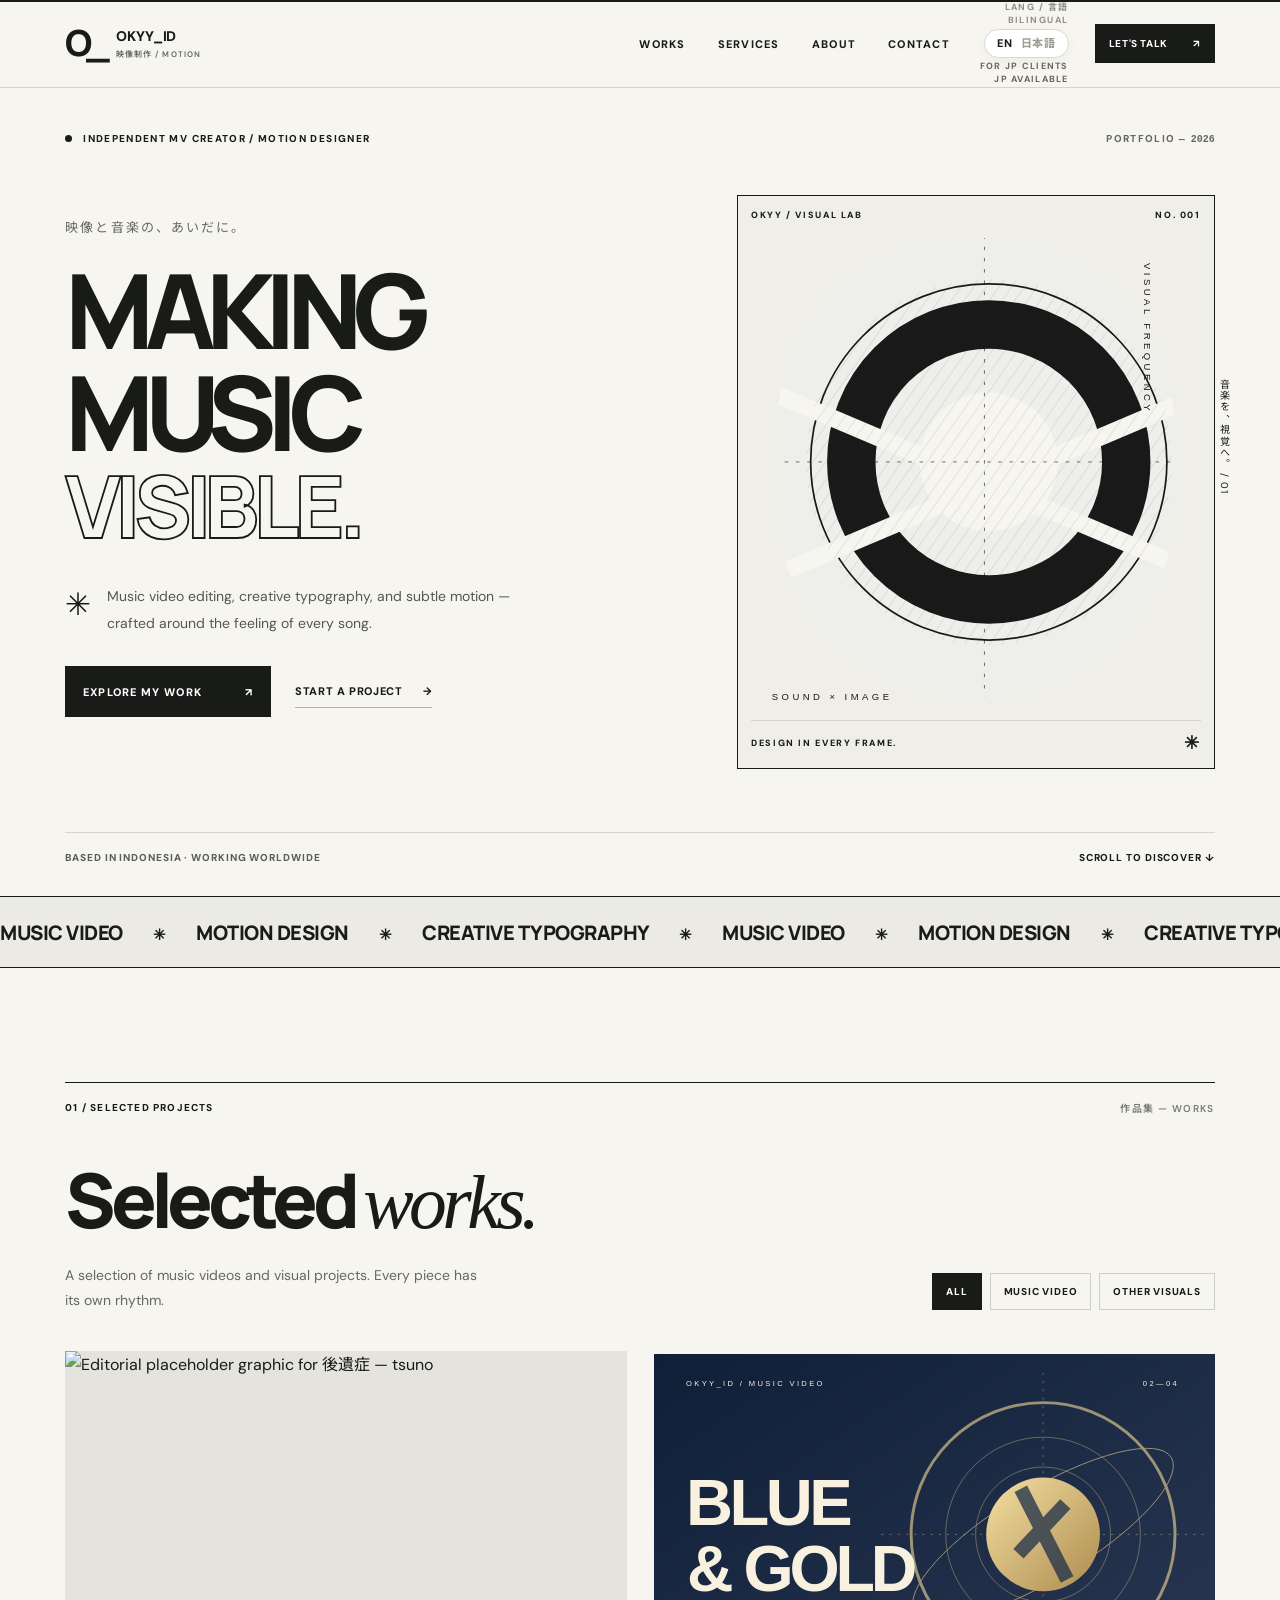
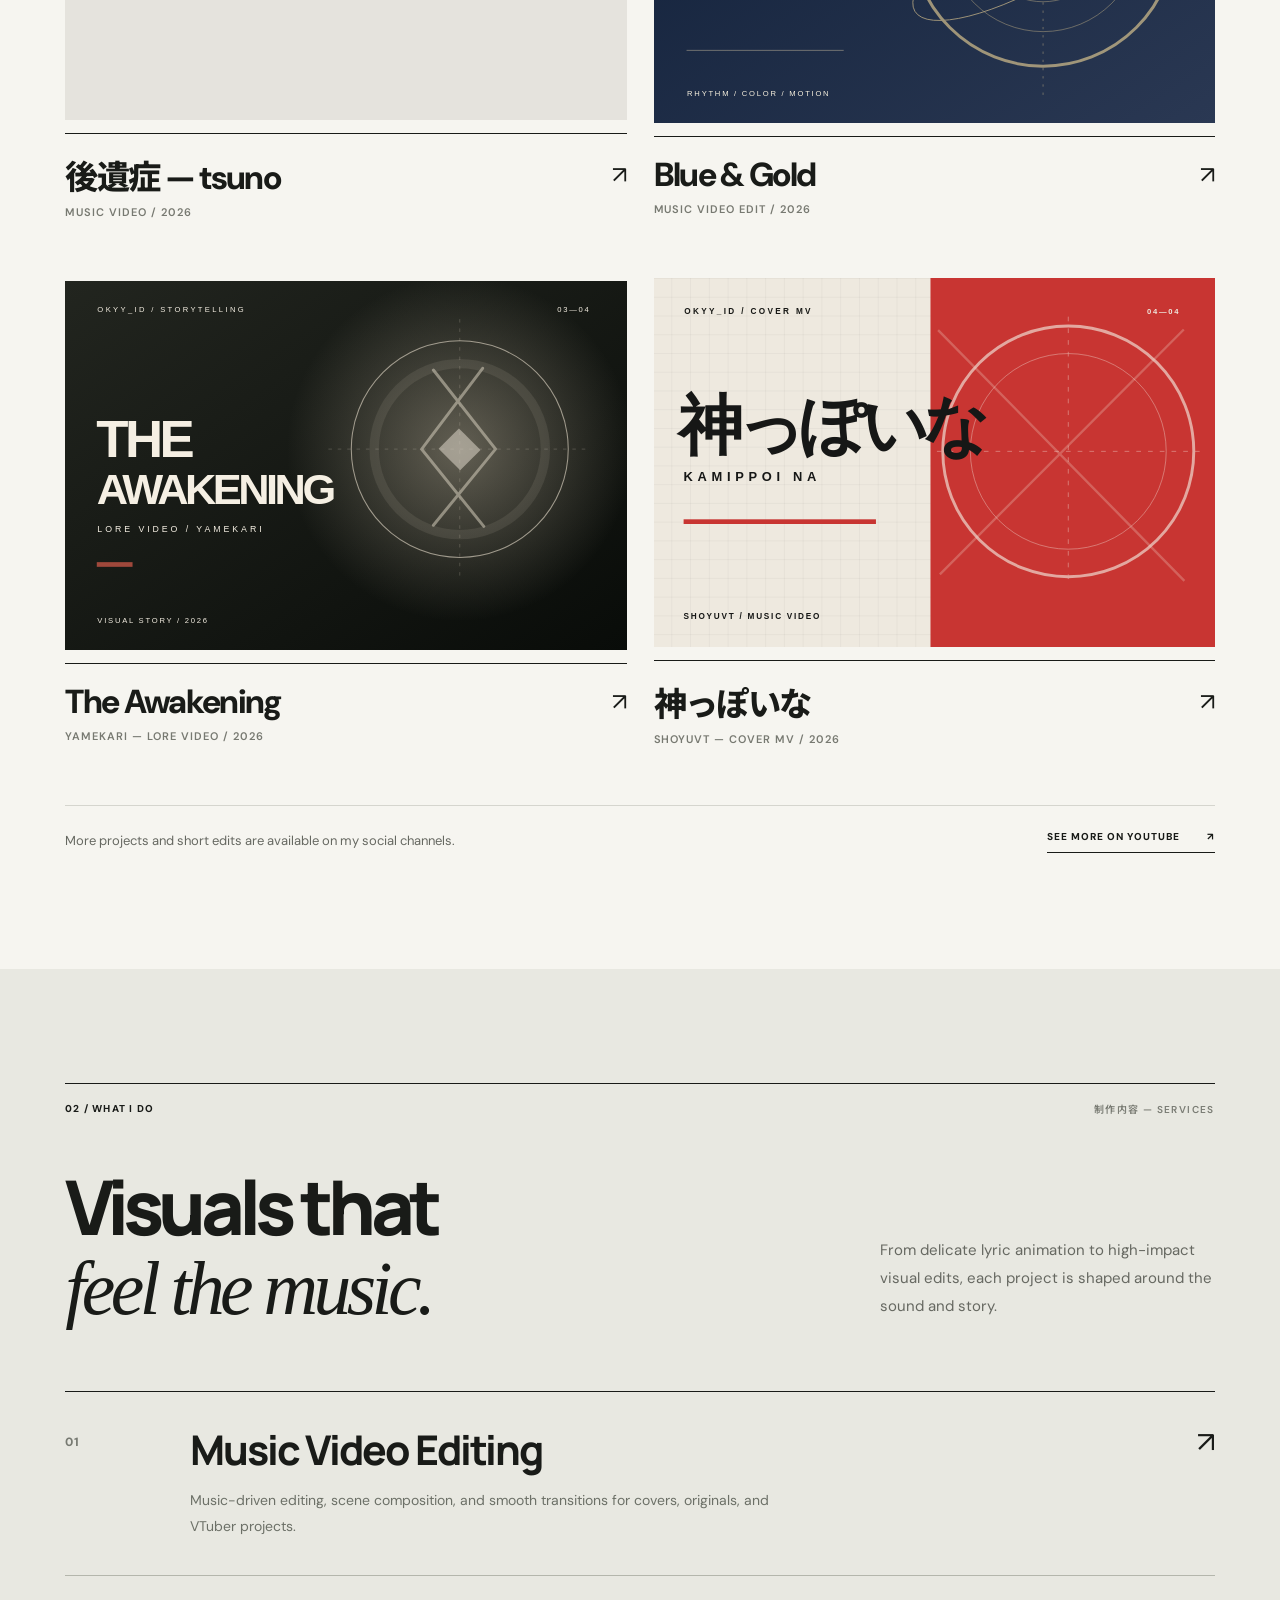
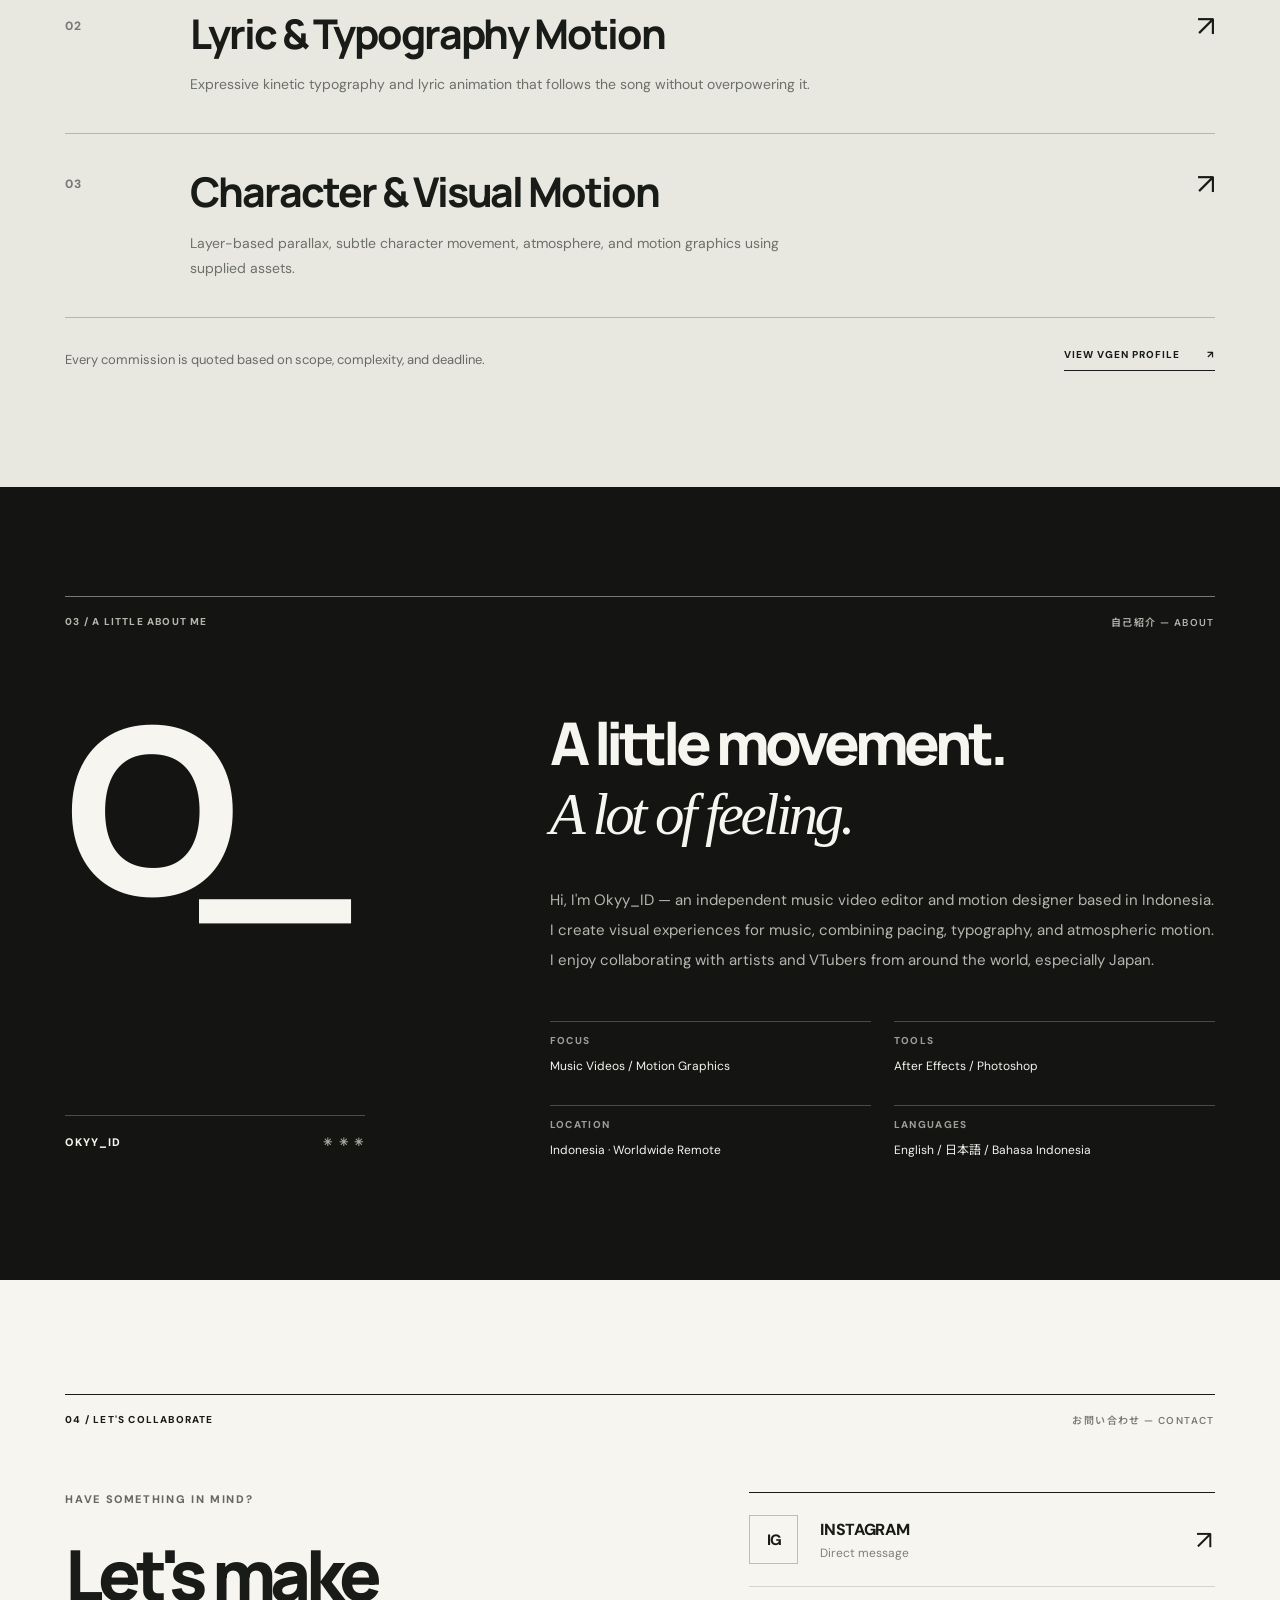
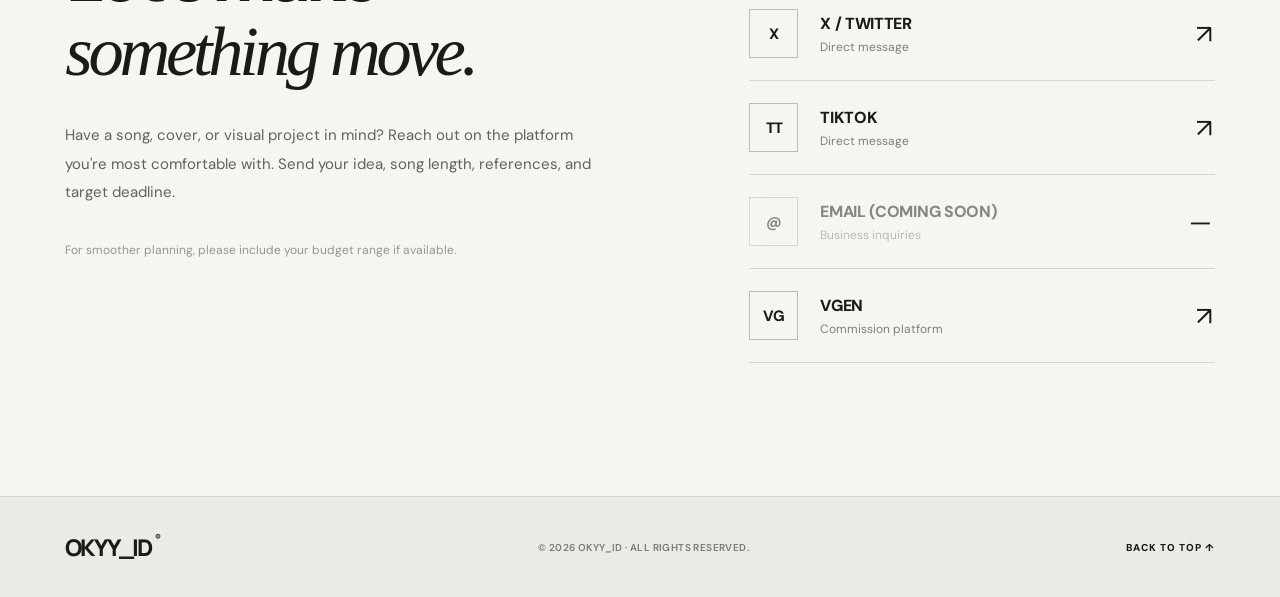
==== commit 9c6833b2: "Update index.html" ====
--- a/index.html
+++ b/index.html
@@ -35,11 +35,16 @@
       <div class="header-actions">
         <div class="lang-control" role="group" aria-label="Language / 言語">
           <span class="lang-label">LANG / 言語</span>
-          <div class="lang-switch">
-            <button type="button" class="lang-btn active" data-lang="en" aria-pressed="true">EN</button>
-            <span class="lang-divider" aria-hidden="true">/</span>
-            <button type="button" class="lang-btn" data-lang="ja" aria-pressed="false">日本語</button>
-          </div>
+            <div class="lang-control" role="group" aria-label="Language / 言語">
+              <span class="lang-label">BILINGUAL</span>
+            
+              <div class="lang-switch">
+                <button type="button" class="lang-btn active" data-lang="en" aria-pressed="true">EN</button>
+                <button type="button" class="lang-btn" data-lang="ja" aria-pressed="false">日本語</button>
+              </div>
+            
+              <span class="lang-note">FOR JP CLIENTS</span>
+            </div>
           <span class="lang-note">JP AVAILABLE</span>
         </div>
         <a href="#contact" class="header-cta"><span data-i18n="letsTalk">LET'S TALK</span><span aria-hidden="true">↗</span></a>
--- a/css/styles.css
+++ b/css/styles.css
@@ -31,9 +31,81 @@
 .desktop-nav a::after { content:''; position:absolute; height:1px; width:0; left:0; bottom:-7px; background:var(--ink); transition:width .25s }
 .desktop-nav a:hover::after { width:100% }
 .header-actions { display:flex; align-items:center; gap:26px }
-.lang-control { display:flex; gap:7px; align-items:center; color:#999; font-weight:700; font-size:10px }
-.lang-btn { border:0; padding:6px 2px; background:transparent; font-weight:800; font-size:10px; color:#a0a098; letter-spacing:.04em }
-.lang-btn.active { color:var(--ink) }
+.lang-control{
+  display:flex;
+  flex-direction:column;
+  align-items:flex-end;
+  gap:4px;
+  line-height:1;
+  }
+  
+  .lang-label{
+    font-size:9px;
+    letter-spacing:.16em;
+    color:#8f8d86;
+    font-weight:700;
+    text-transform:uppercase;
+  }
+  
+  .lang-switch{
+    display:flex;
+    align-items:center;
+    gap:8px;
+    padding:8px 12px;
+    border:1px solid #d9d7cf;
+    background:#fff;
+    border-radius:999px;
+    box-shadow:0 4px 14px rgba(0,0,0,.04);
+  }
+  
+  .lang-divider{
+    color:#b1aea6;
+    font-size:11px;
+    font-weight:700;
+  }
+  
+  .lang-btn{
+    border:0;
+    padding:0;
+    background:transparent;
+    font-weight:800;
+    font-size:11px;
+    color:#9f9d95;
+    letter-spacing:.06em;
+    transition:color .2s, transform .2s;
+  }
+  
+  .lang-btn:hover{
+    color:var(--ink);
+    transform:translateY(-1px);
+  }
+  
+  .lang-btn.active{
+    color:var(--ink);
+  }
+  
+  .lang-note{
+    font-size:9px;
+    letter-spacing:.14em;
+    color:#66645d;
+    font-weight:700;
+    text-transform:uppercase;
+  }
+  
+  @media (max-width: 800px){
+    .lang-label,
+    .lang-note{
+      display:none;
+    }
+  
+    .lang-switch{
+      padding:7px 10px;
+    }
+  
+    .lang-btn{
+      font-size:10px;
+    }
+  }
 .header-cta { display:flex; align-items:center; gap:25px; height:39px; padding:0 14px; background:var(--ink); color:var(--white); font-weight:800; letter-spacing:.065em; font-size:10px; white-space:nowrap; transition:background .2s,transform .2s }
 .header-cta:hover { background:#3b3c38; transform:translateY(-2px) }
 .menu-toggle { display:none; width:32px; height:35px; align-items:center; justify-content:center; flex-direction:column; gap:6px; border:0; background:transparent; padding:3px }
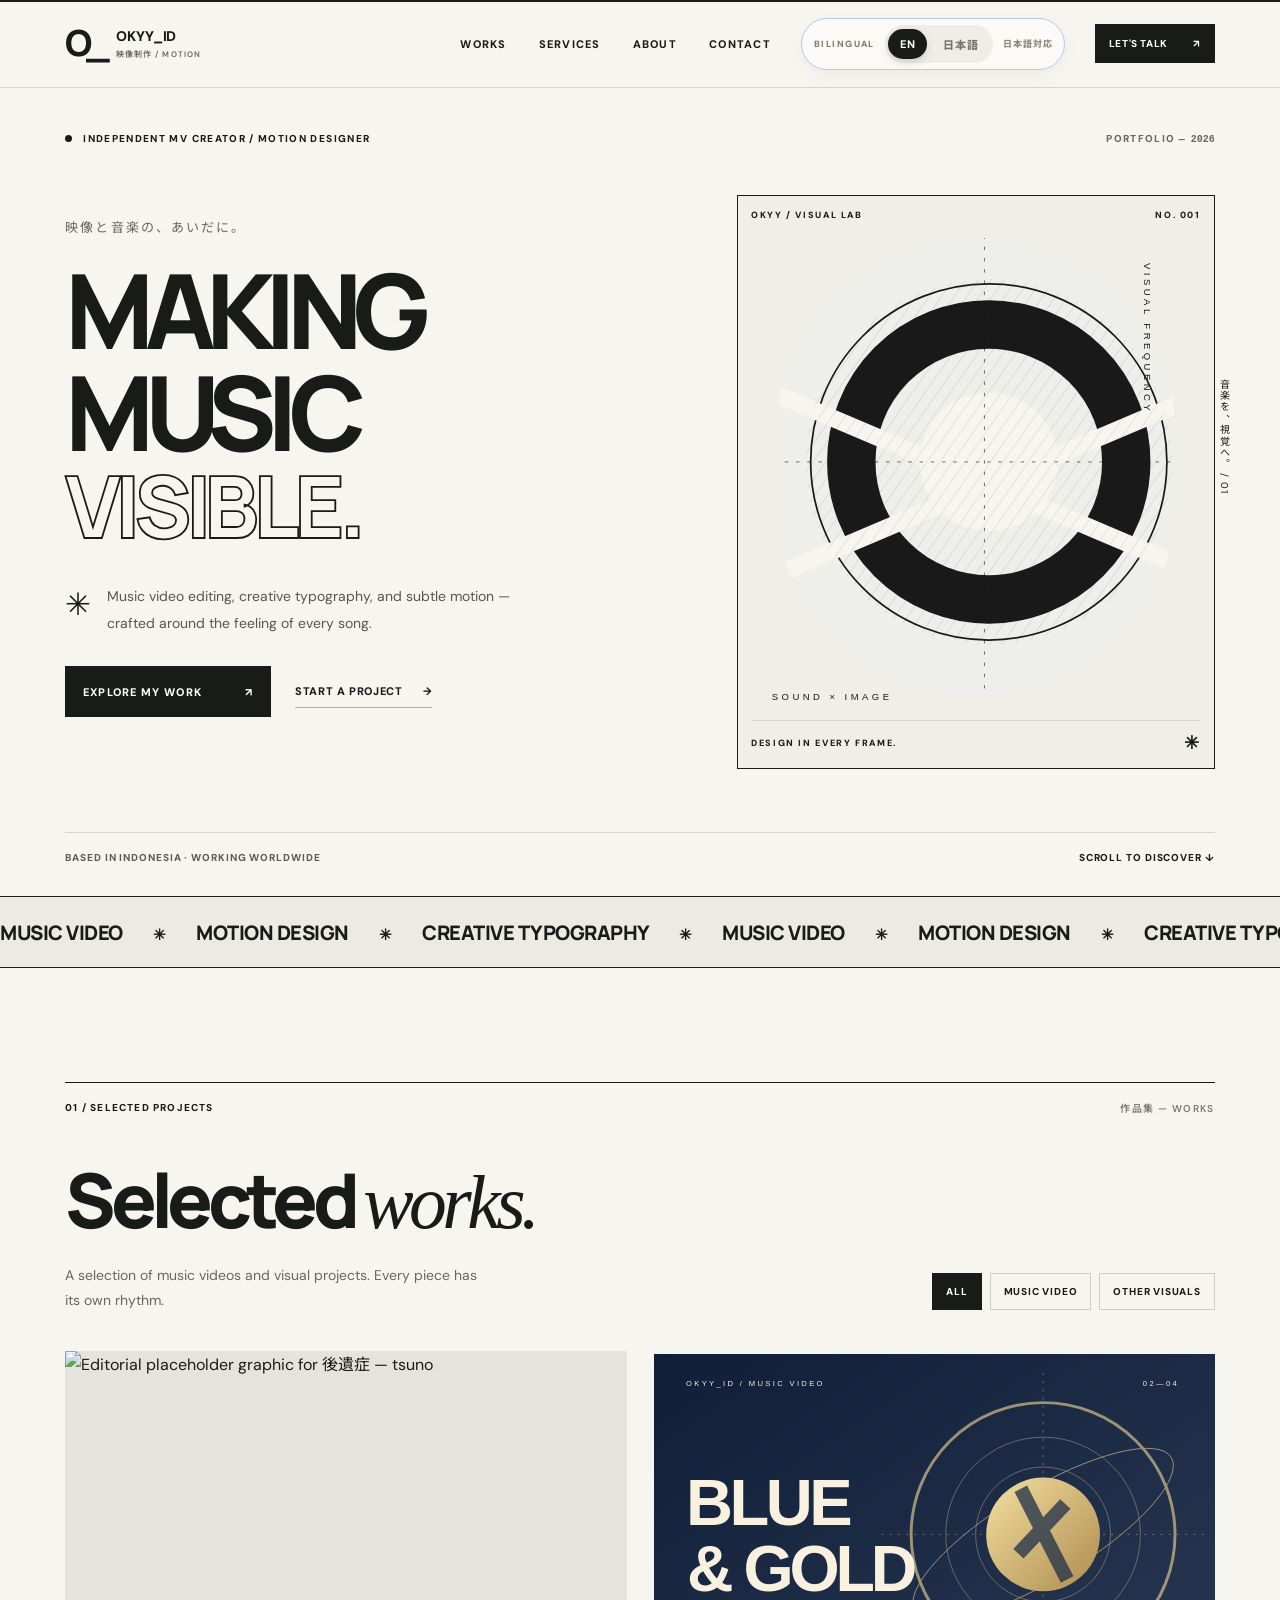
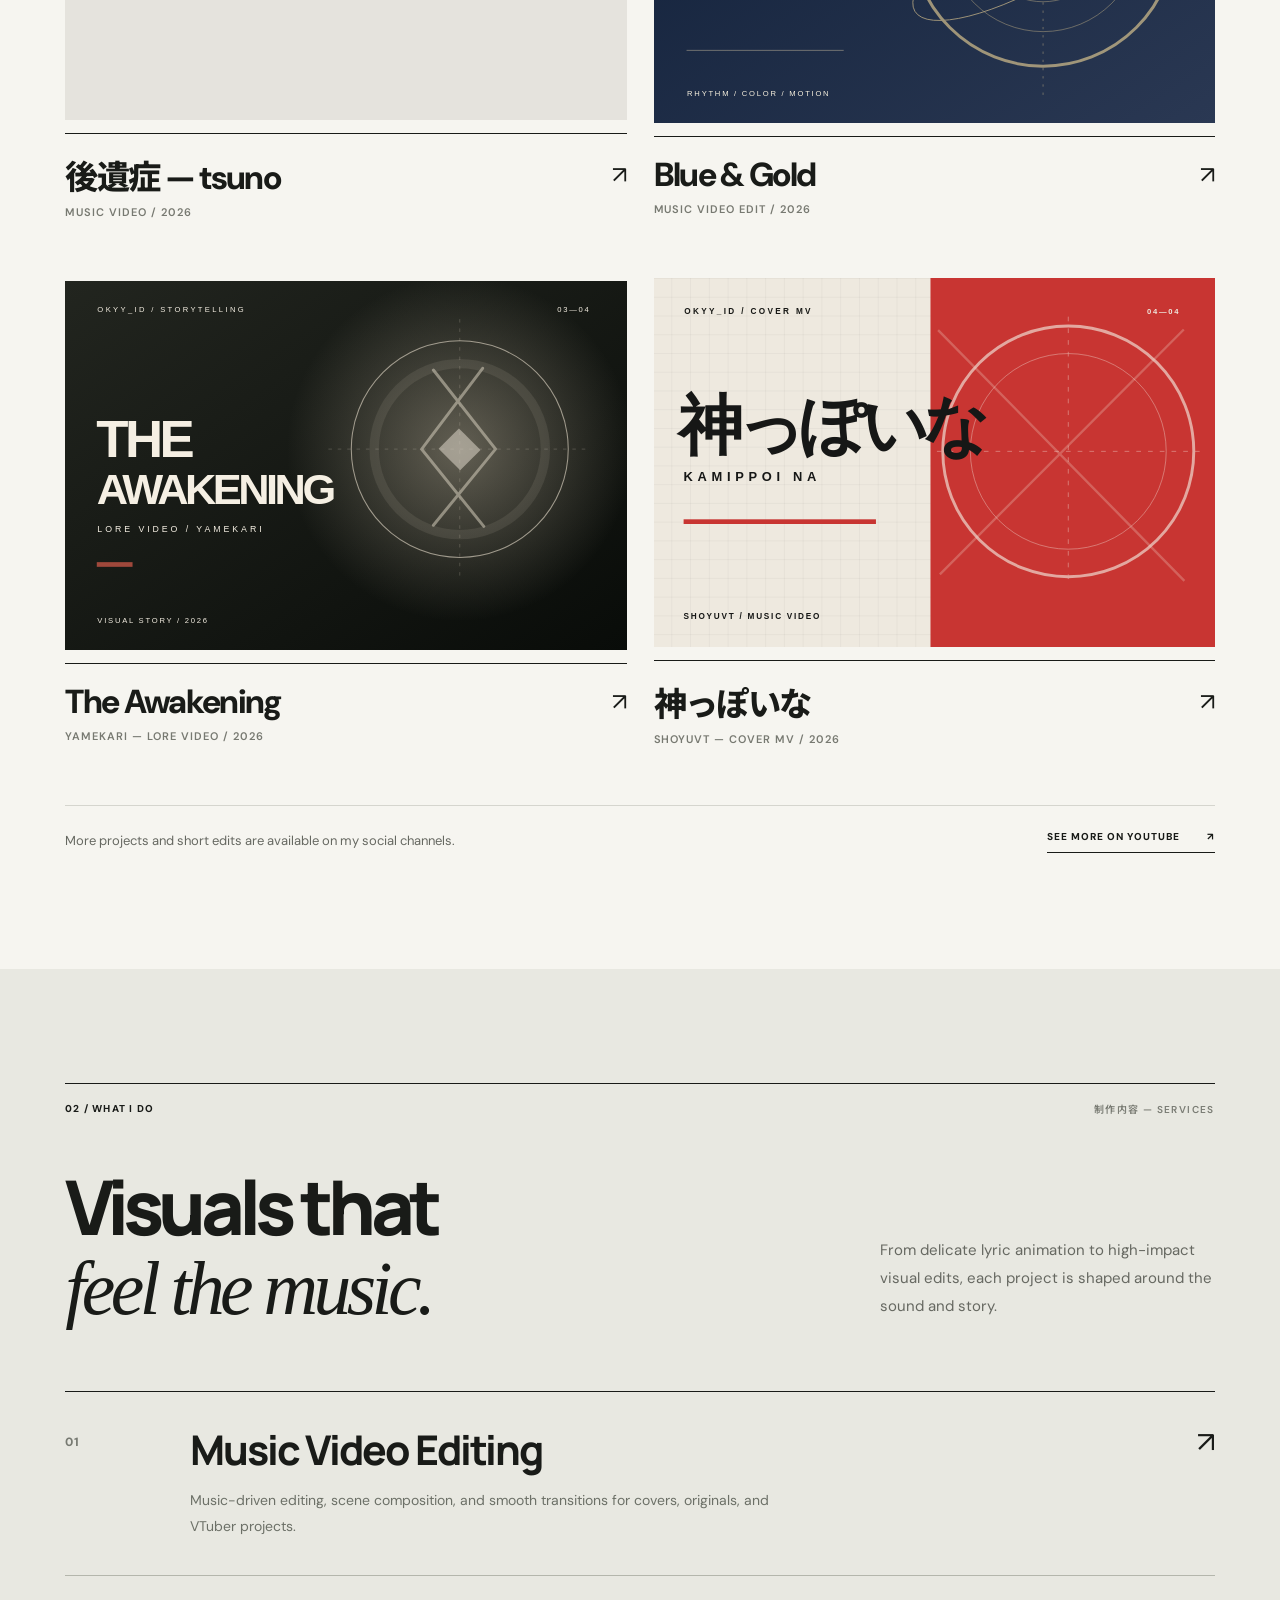
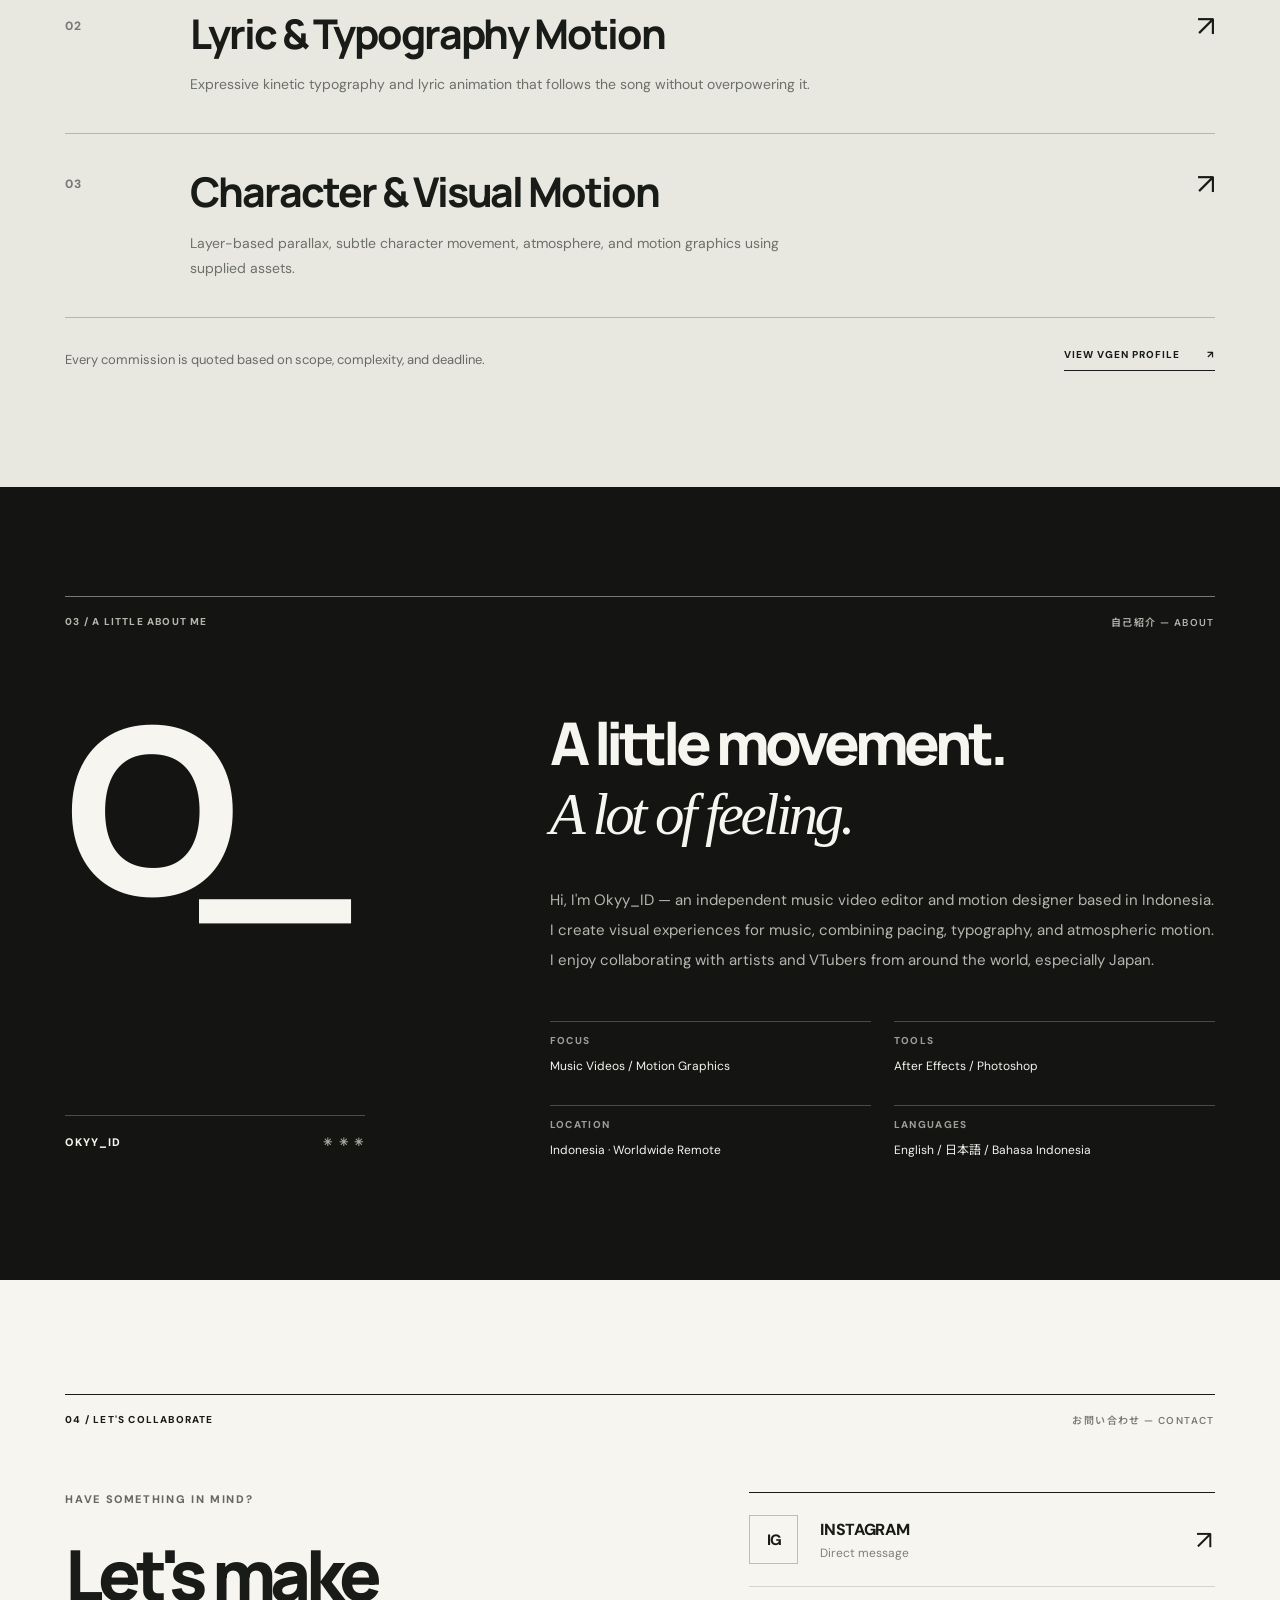
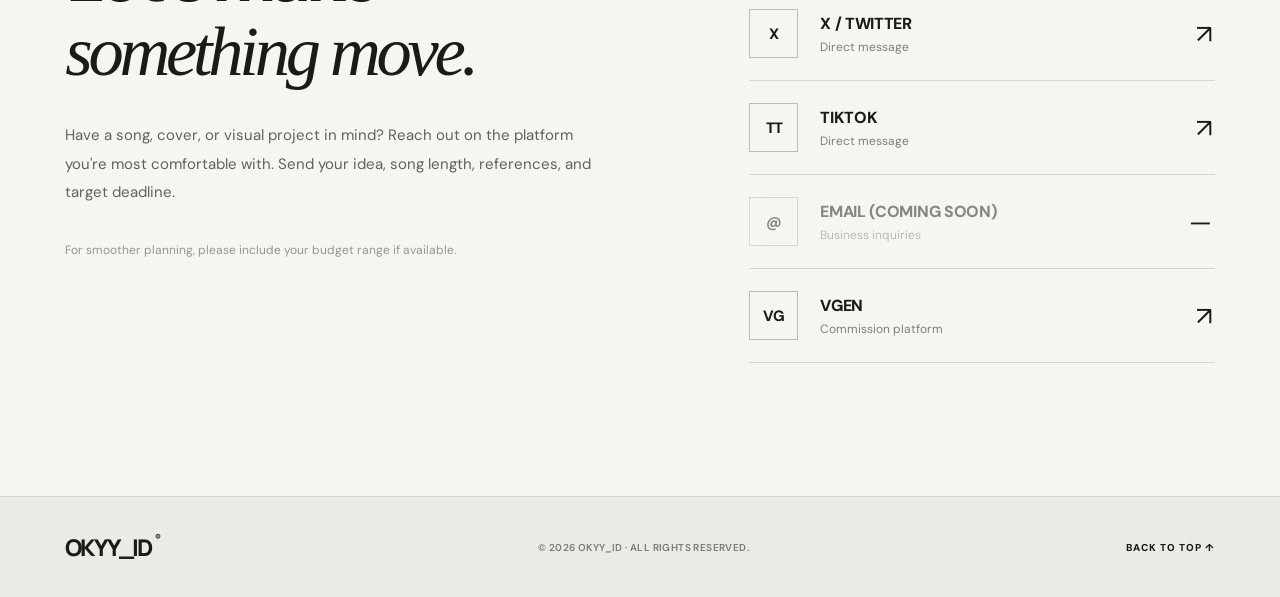
==== commit 053a5475: "Update index.html" ====
--- a/index.html
+++ b/index.html
@@ -31,21 +31,26 @@
         <a href="#services" data-i18n="navServices">Services</a>
         <a href="#about" data-i18n="navAbout">About</a>
         <a href="#contact" data-i18n="navContact">Contact</a>
-      </nav>
-      <div class="header-actions">
-        <div class="lang-control" role="group" aria-label="Language / 言語">
-          <span class="lang-label">LANG / 言語</span>
-            <div class="lang-control" role="group" aria-label="Language / 言語">
-              <span class="lang-label">BILINGUAL</span>
-            
-              <div class="lang-switch">
-                <button type="button" class="lang-btn active" data-lang="en" aria-pressed="true">EN</button>
-                <button type="button" class="lang-btn" data-lang="ja" aria-pressed="false">日本語</button>
-              </div>
-            
-              <span class="lang-note">FOR JP CLIENTS</span>
-            </div>
-          <span class="lang-note">JP AVAILABLE</span>
+      </nav>     
+        <div class="lang-control"
+             role="group"
+             aria-label="Language / 言語">
+        
+          <span class="lang-label">BILINGUAL</span>
+        
+          <div class="lang-switch">
+            <button type="button"
+                    class="lang-btn active"
+                    data-lang="en"
+                    aria-pressed="true">EN</button>
+        
+            <button type="button"
+                    class="lang-btn"
+                    data-lang="ja"
+                    aria-pressed="false">日本語</button>
+          </div>
+        
+          <span class="lang-note">日本語対応</span>
         </div>
         <a href="#contact" class="header-cta"><span data-i18n="letsTalk">LET'S TALK</span><span aria-hidden="true">↗</span></a>
         <button class="menu-toggle" id="menuToggle" type="button" aria-expanded="false" aria-controls="mobileNav" aria-label="Open navigation">
--- a/css/styles.css
+++ b/css/styles.css
@@ -33,79 +33,137 @@
 .header-actions { display:flex; align-items:center; gap:26px }
 .lang-control{
   display:flex;
-  flex-direction:column;
-  align-items:flex-end;
+  align-items:center;
+  gap:10px;
+  padding:6px 10px 6px 12px;
+  border:1px solid #d7d4cb;
+  background:#fbfaf6;
+  border-radius:999px;
+  box-shadow:0 6px 18px rgba(0,0,0,.04);
+  white-space:nowrap;
+}
+
+.lang-label{
+  font-size:9px;
+  letter-spacing:.16em;
+  color:#7d7a72;
+  font-weight:800;
+  text-transform:uppercase;
+}
+
+.lang-switch{
+  display:flex;
+  align-items:center;
   gap:4px;
-  line-height:1;
-  }
+  padding:3px;
+  border-radius:999px;
+  background:#efede7;
+}
+
+.lang-btn{
+  border:0;
+  background:transparent;
+  color:#77746c;
+  font-weight:800;
+  font-size:11px;
+  letter-spacing:.06em;
+  padding:8px 12px;
+  border-radius:999px;
+  transition:all .2s ease;
+}
+
+.lang-btn:hover{
+  color:var(--ink);
+  transform:translateY(-1px);
+}
+
+.lang-btn.active{
+  background:var(--ink);
+  color:var(--white);
+  box-shadow:0 4px 10px rgba(0,0,0,.12);
+}
+
+.lang-note{
+  font-size:9px;
+  letter-spacing:.12em;
+  color:#8b887f;
+  font-weight:800;
+  text-transform:uppercase;
+}
   
+  @media (max-width: 1100px){
+  .lang-note{
+    display:none;
+  }
+}
+
+@media (max-width: 800px){
+  .lang-control{
+    padding:5px 8px;
+    gap:8px;
+  }
+
   .lang-label{
-    font-size:9px;
-    letter-spacing:.16em;
-    color:#8f8d86;
-    font-weight:700;
-    text-transform:uppercase;
-  }
-  
+    display:none;
+  }
+
   .lang-switch{
-    display:flex;
-    align-items:center;
-    gap:8px;
-    padding:8px 12px;
-    border:1px solid #d9d7cf;
-    background:#fff;
-    border-radius:999px;
-    box-shadow:0 4px 14px rgba(0,0,0,.04);
-  }
-  
-  .lang-divider{
-    color:#b1aea6;
-    font-size:11px;
-    font-weight:700;
-  }
-  
+    gap:2px;
+    padding:2px;
+  }
+
   .lang-btn{
-    border:0;
-    padding:0;
-    background:transparent;
-    font-weight:800;
-    font-size:11px;
-    color:#9f9d95;
-    letter-spacing:.06em;
-    transition:color .2s, transform .2s;
-  }
-  
-  .lang-btn:hover{
-    color:var(--ink);
-    transform:translateY(-1px);
-  }
-  
-  .lang-btn.active{
-    color:var(--ink);
-  }
-  
-  .lang-note{
-    font-size:9px;
-    letter-spacing:.14em;
-    color:#66645d;
-    font-weight:700;
-    text-transform:uppercase;
-  }
-  
-  @media (max-width: 800px){
-    .lang-label,
-    .lang-note{
-      display:none;
-    }
-  
-    .lang-switch{
-      padding:7px 10px;
-    }
-  
-    .lang-btn{
-      font-size:10px;
-    }
-  }
+    font-size:10px;
+    padding:7px 10px;
+  }
+}
+
+
+/* OKYY_ID — Soft Animated Language Glow */
+
+.lang-control {
+  position: relative;
+  border: 1px solid #b5c8ef;
+  animation: languageGlow 9s ease-in-out infinite;
+}
+
+@keyframes languageGlow {
+  0%, 100% {
+    border-color: #b5c8ef;
+    box-shadow:
+      0 0 20px rgba(113, 148, 232, .24);
+  }
+
+  25% {
+    border-color: #cfb4ed;
+    box-shadow:
+      0 0 22px rgba(166, 121, 215, .24);
+  }
+
+  50% {
+    border-color: #a4ded8;
+    box-shadow:
+      0 0 22px rgba(91, 200, 191, .24);
+  }
+
+  75% {
+    border-color: #ecc5bf;
+    box-shadow:
+      0 0 20px rgba(228, 152, 154, .22);
+  }
+}
+
+.lang-control:hover {
+  animation-duration: 4s;
+}
+
+@media (prefers-reduced-motion: reduce) {
+  .lang-control {
+    animation: none;
+  }
+}
+
+
 .header-cta { display:flex; align-items:center; gap:25px; height:39px; padding:0 14px; background:var(--ink); color:var(--white); font-weight:800; letter-spacing:.065em; font-size:10px; white-space:nowrap; transition:background .2s,transform .2s }
 .header-cta:hover { background:#3b3c38; transform:translateY(-2px) }
 .menu-toggle { display:none; width:32px; height:35px; align-items:center; justify-content:center; flex-direction:column; gap:6px; border:0; background:transparent; padding:3px }
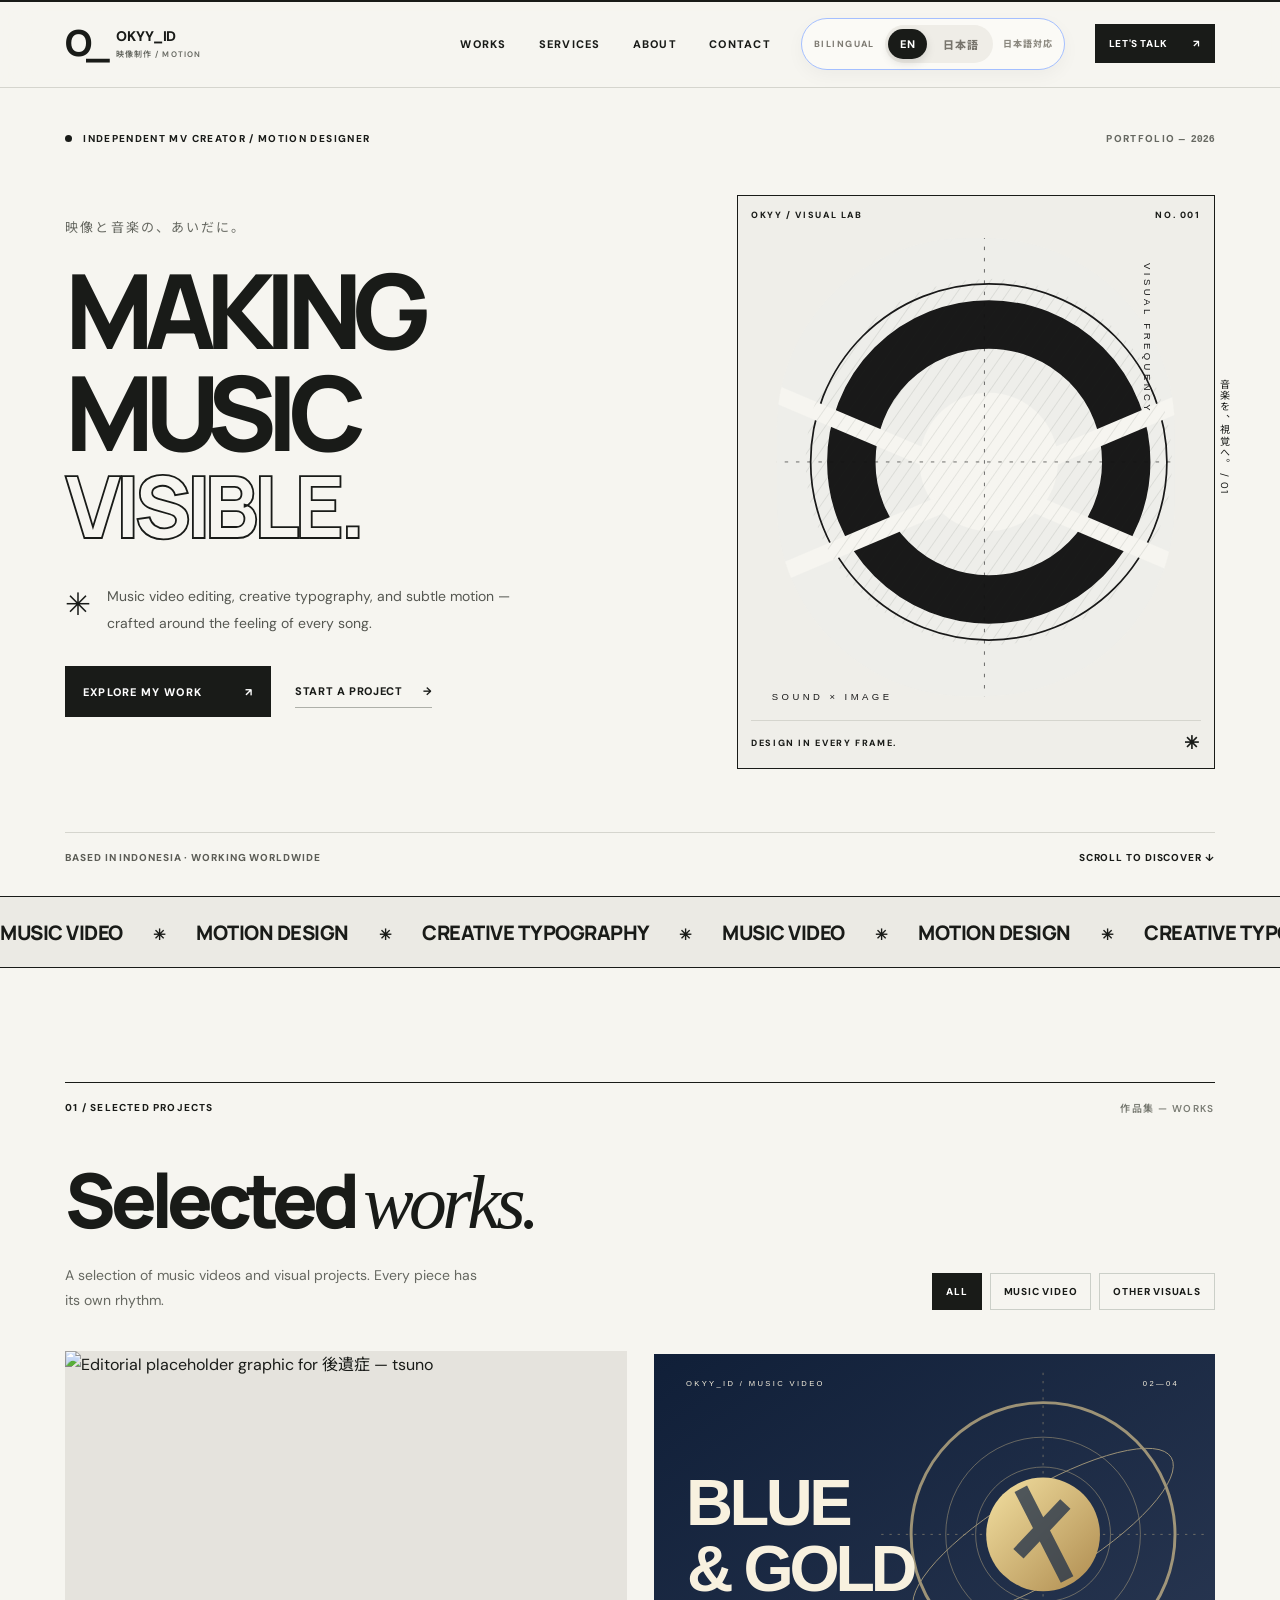
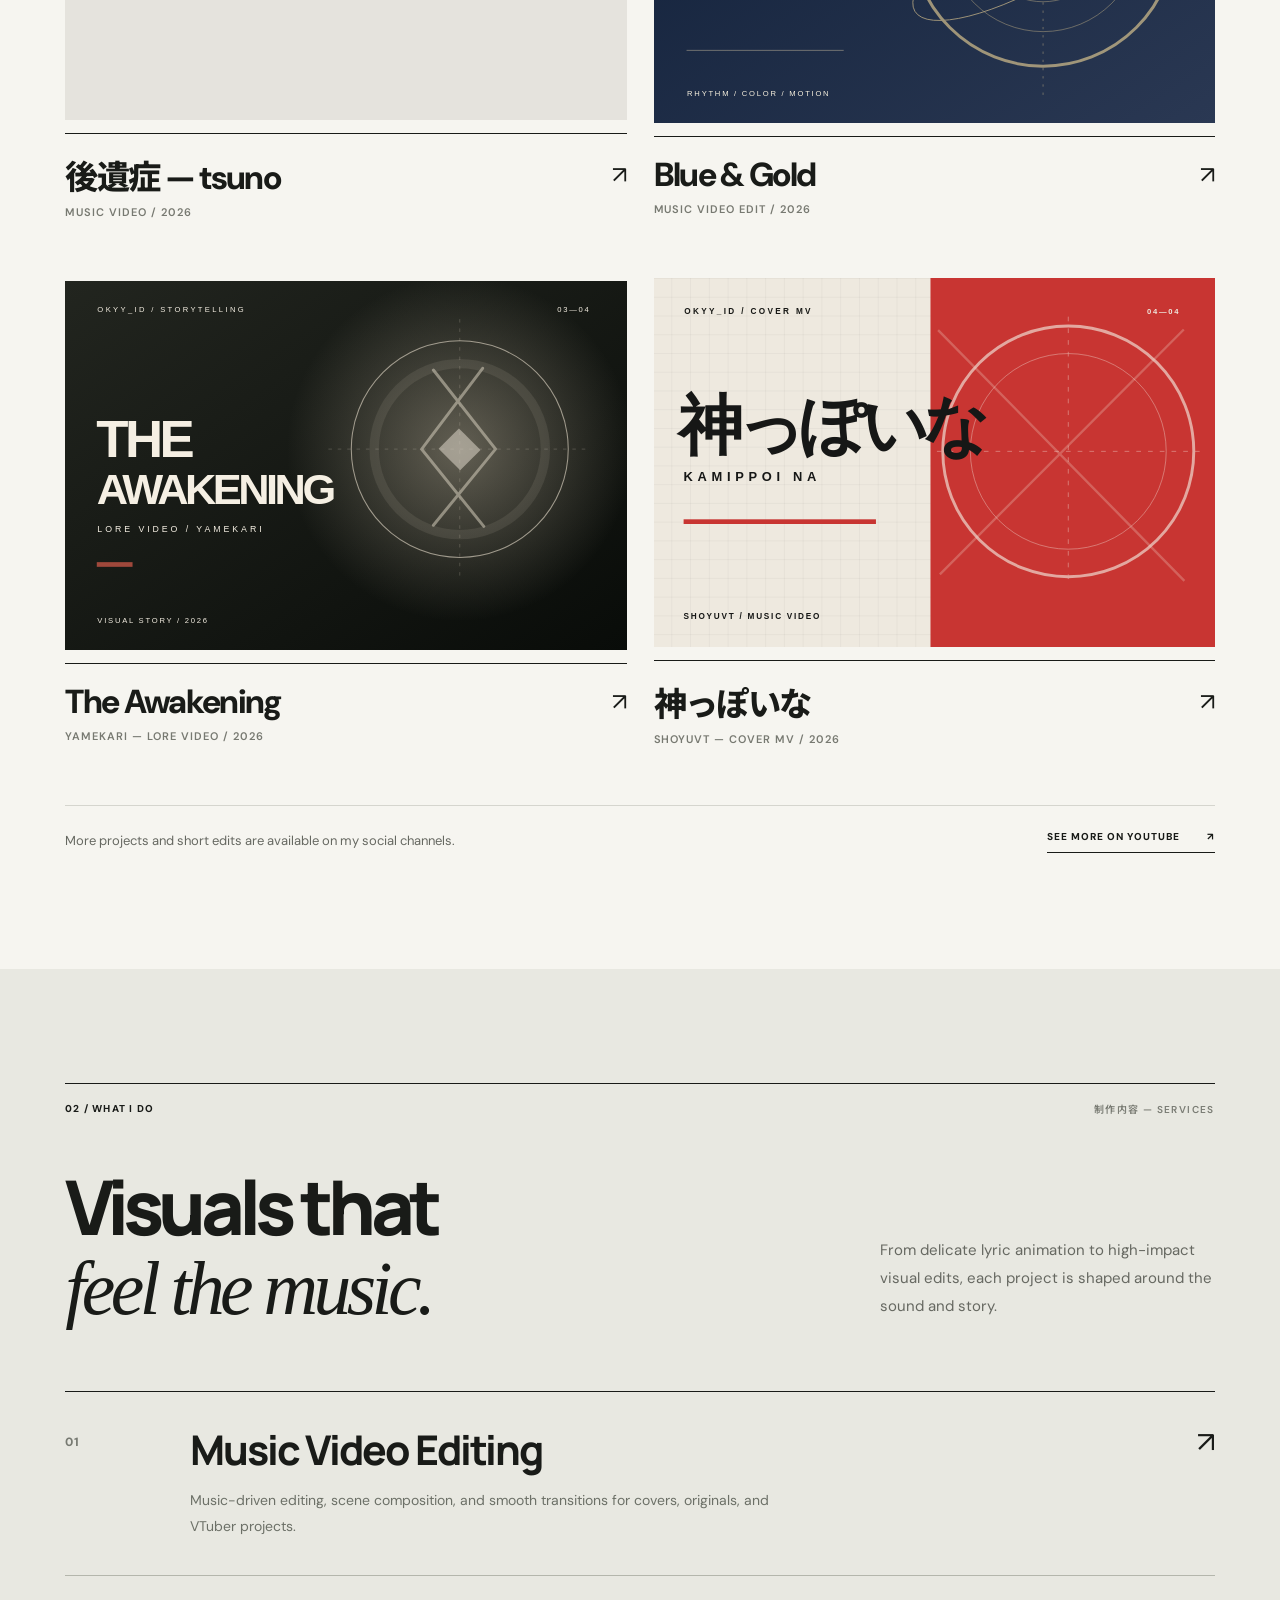
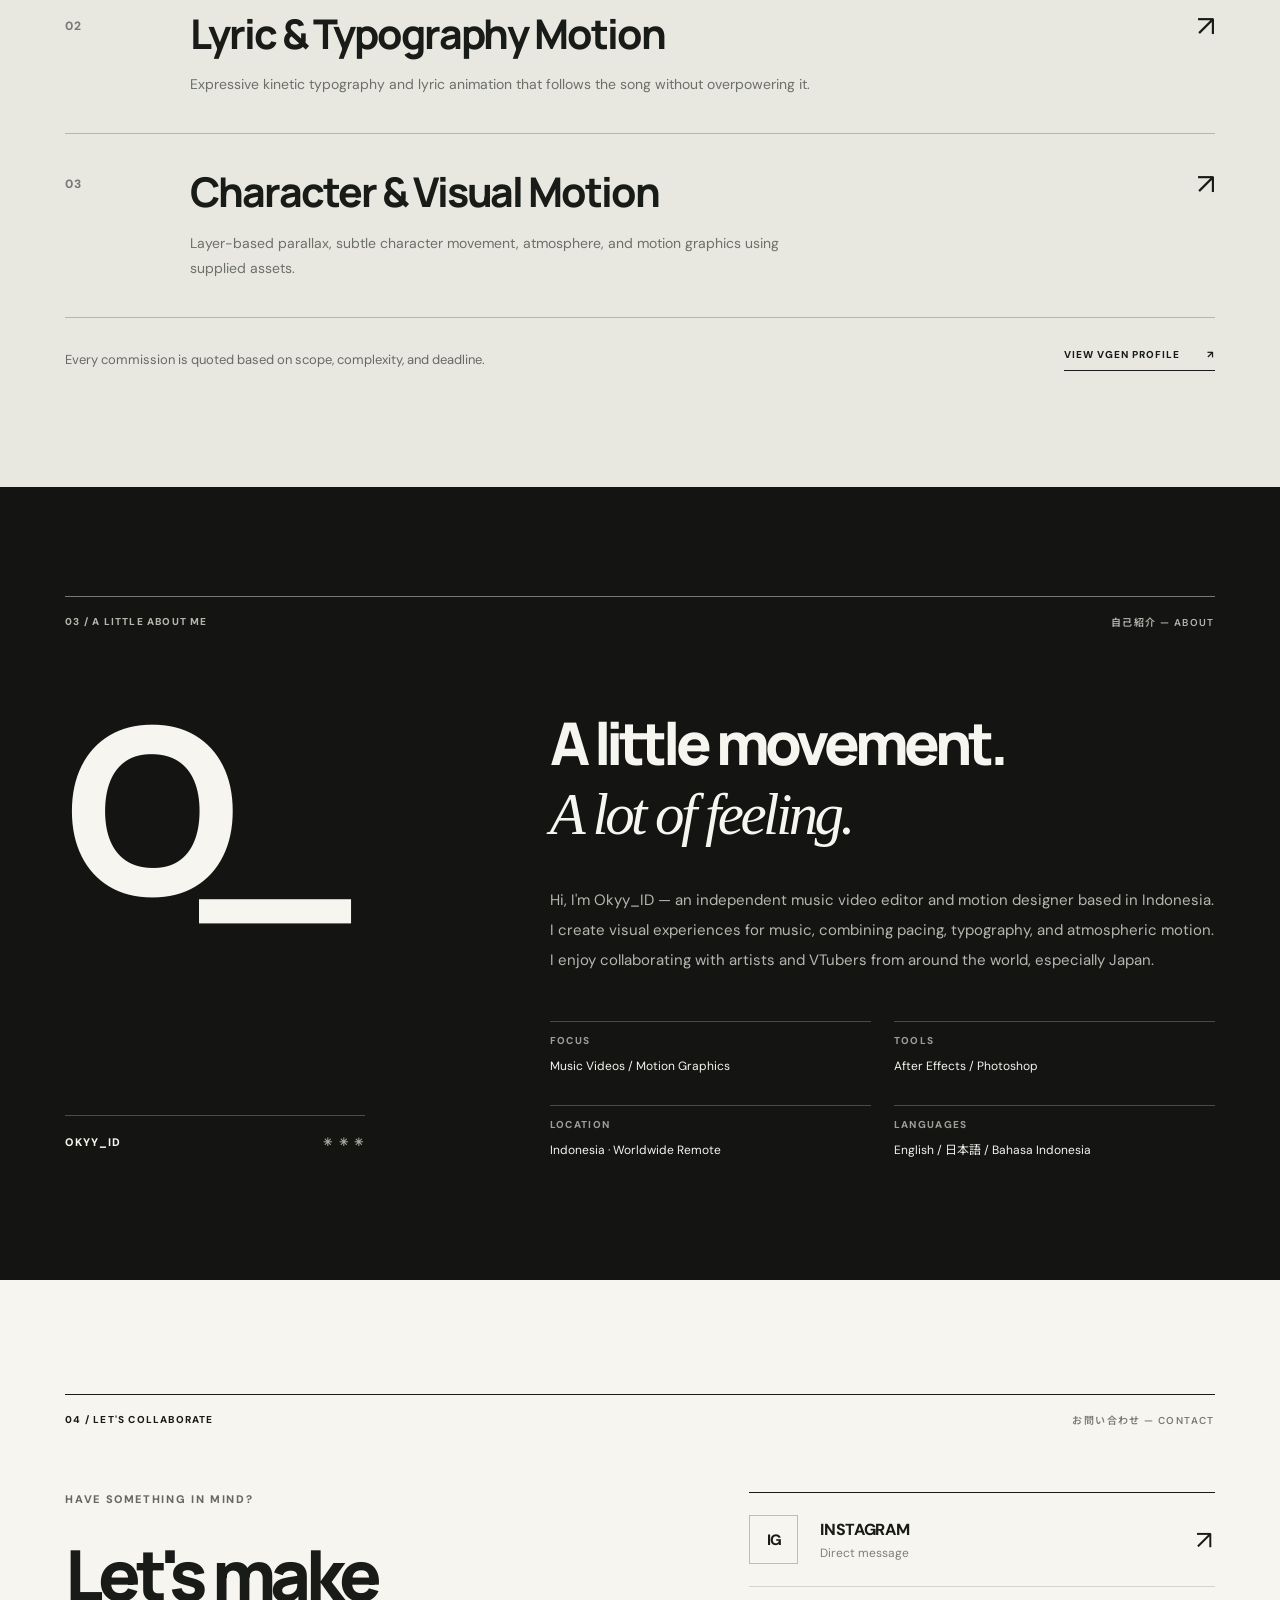
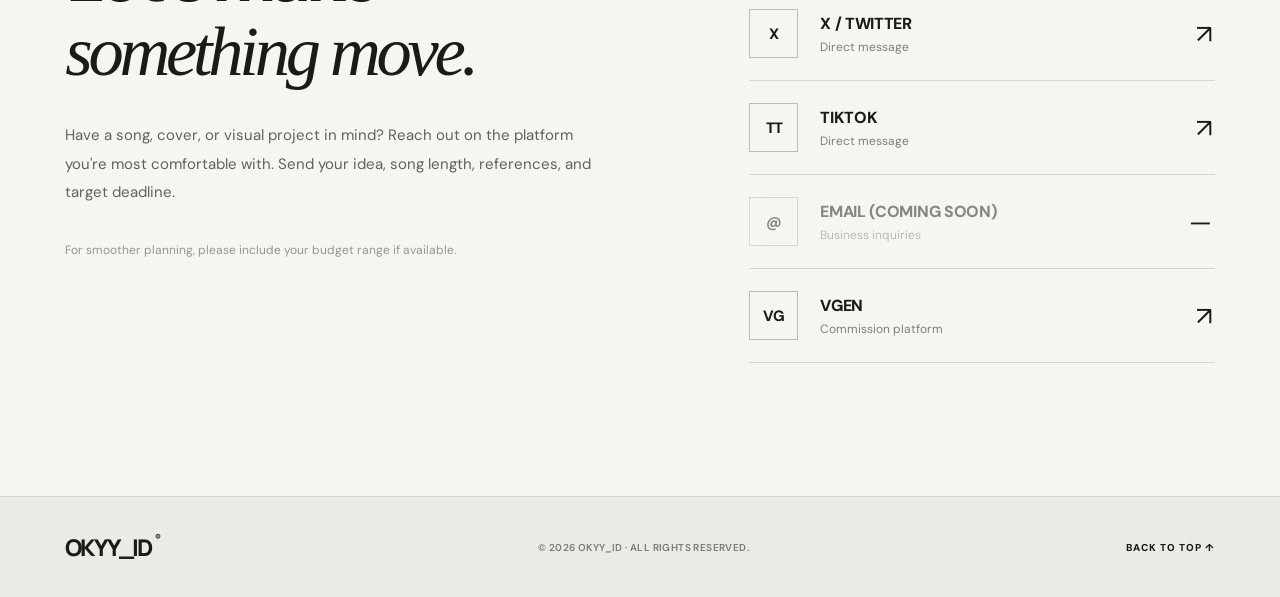
==== commit 0b886331: "Update index.html" ====
--- a/index.html
+++ b/index.html
@@ -16,6 +16,7 @@
   <link rel="stylesheet" href="css/styles.css">
   <script src="js/config.js" defer></script>
   <script src="js/main.js" defer></script>
+  <script src="js/language-popup.js" defer></script>
 </head>
 <body>
   <a class="skip-link" href="#main" data-i18n="skip">Skip to content</a>
--- a/css/styles.css
+++ b/css/styles.css
@@ -119,47 +119,59 @@
 }
 
 
-/* OKYY_ID — Soft Animated Language Glow */
+/* OKYY_ID — Premium RGB Glow */
 
 .lang-control {
   position: relative;
-  border: 1px solid #b5c8ef;
-  animation: languageGlow 9s ease-in-out infinite;
-}
-
-@keyframes languageGlow {
+  border: 1px solid #a4bfff;
+  background: #fbfaf6;
+  border-radius: 999px;
+
+  animation: premiumGlow 7s linear infinite;
+  will-change: box-shadow, border-color;
+}
+
+@keyframes premiumGlow {
   0%, 100% {
-    border-color: #b5c8ef;
+    border-color: #82aaff;
     box-shadow:
-      0 0 20px rgba(113, 148, 232, .24);
+      0 0 8px 2px rgba(95, 145, 255, .40),
+      0 0 25px 5px rgba(95, 145, 255, .22);
   }
 
   25% {
-    border-color: #cfb4ed;
+    border-color: #bc91ed;
     box-shadow:
-      0 0 22px rgba(166, 121, 215, .24);
+      0 0 8px 2px rgba(166, 108, 231, .42),
+      0 0 25px 5px rgba(166, 108, 231, .23);
   }
 
   50% {
-    border-color: #a4ded8;
+    border-color: #69d3c6;
     box-shadow:
-      0 0 22px rgba(91, 200, 191, .24);
+      0 0 8px 2px rgba(63, 192, 177, .40),
+      0 0 25px 5px rgba(63, 192, 177, .22);
   }
 
   75% {
-    border-color: #ecc5bf;
+    border-color: #f1a3bc;
     box-shadow:
-      0 0 20px rgba(228, 152, 154, .22);
-  }
-}
-
+      0 0 8px 2px rgba(234, 119, 161, .40),
+      0 0 25px 5px rgba(234, 119, 161, .22);
+  }
+}
+
+/* Glow sedikit lebih kuat saat hover */
 .lang-control:hover {
-  animation-duration: 4s;
+  animation-duration: 3.5s;
 }
 
 @media (prefers-reduced-motion: reduce) {
   .lang-control {
     animation: none;
+    border-color: #a4bfff;
+    box-shadow: 0 0 14px 3px
+      rgba(95, 145, 255, .3);
   }
 }
 
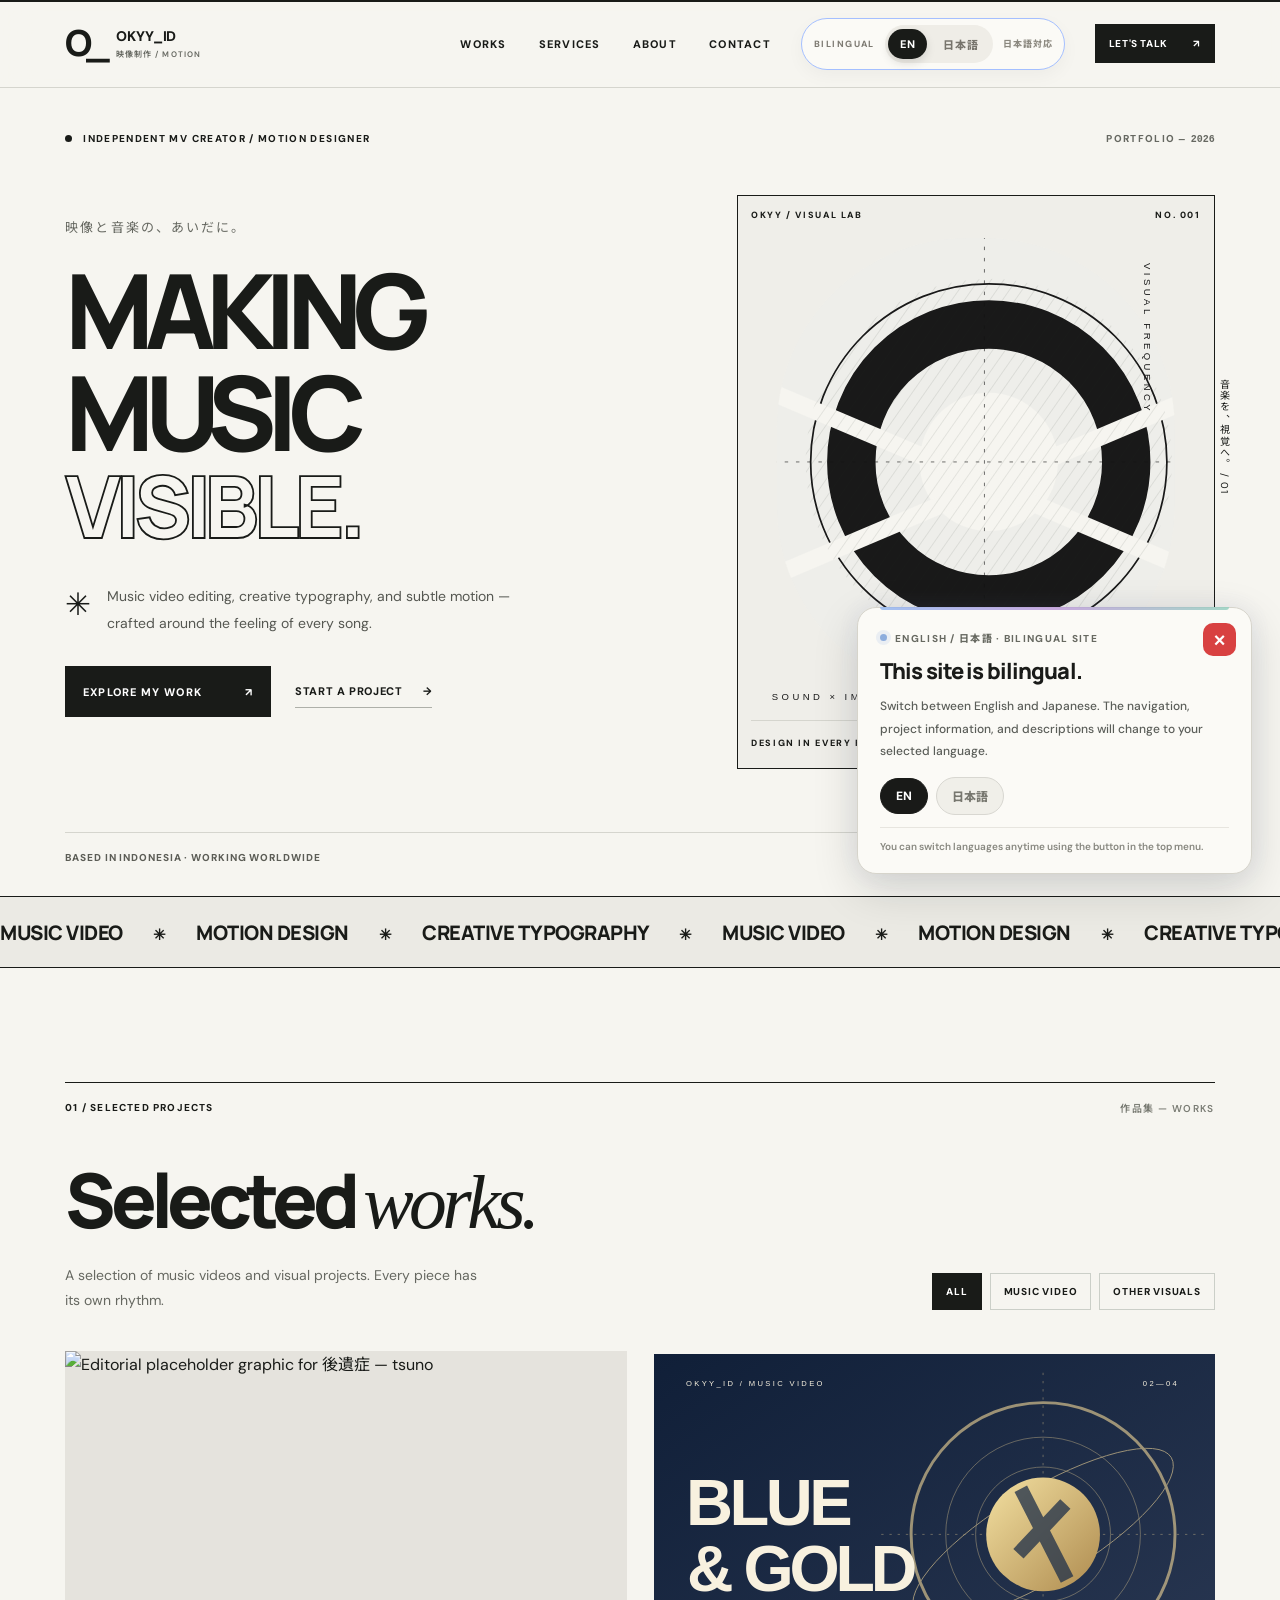
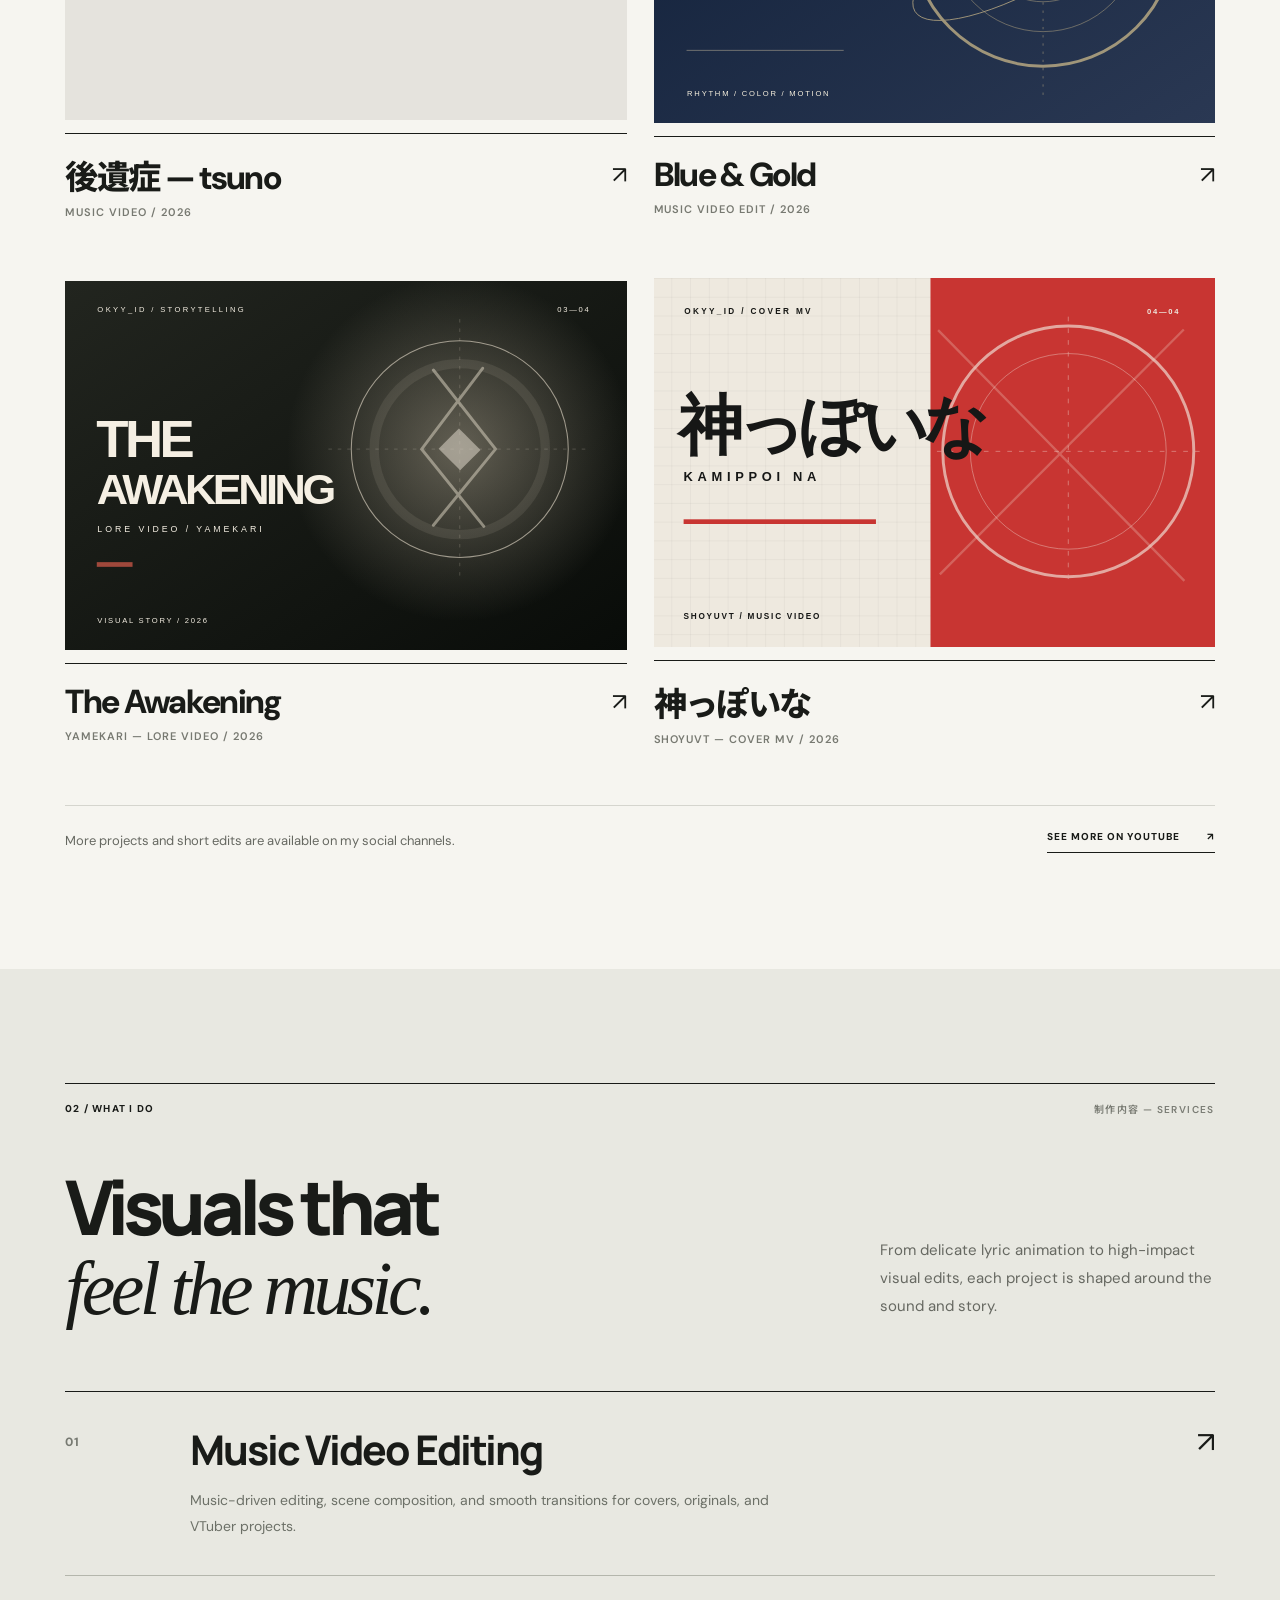
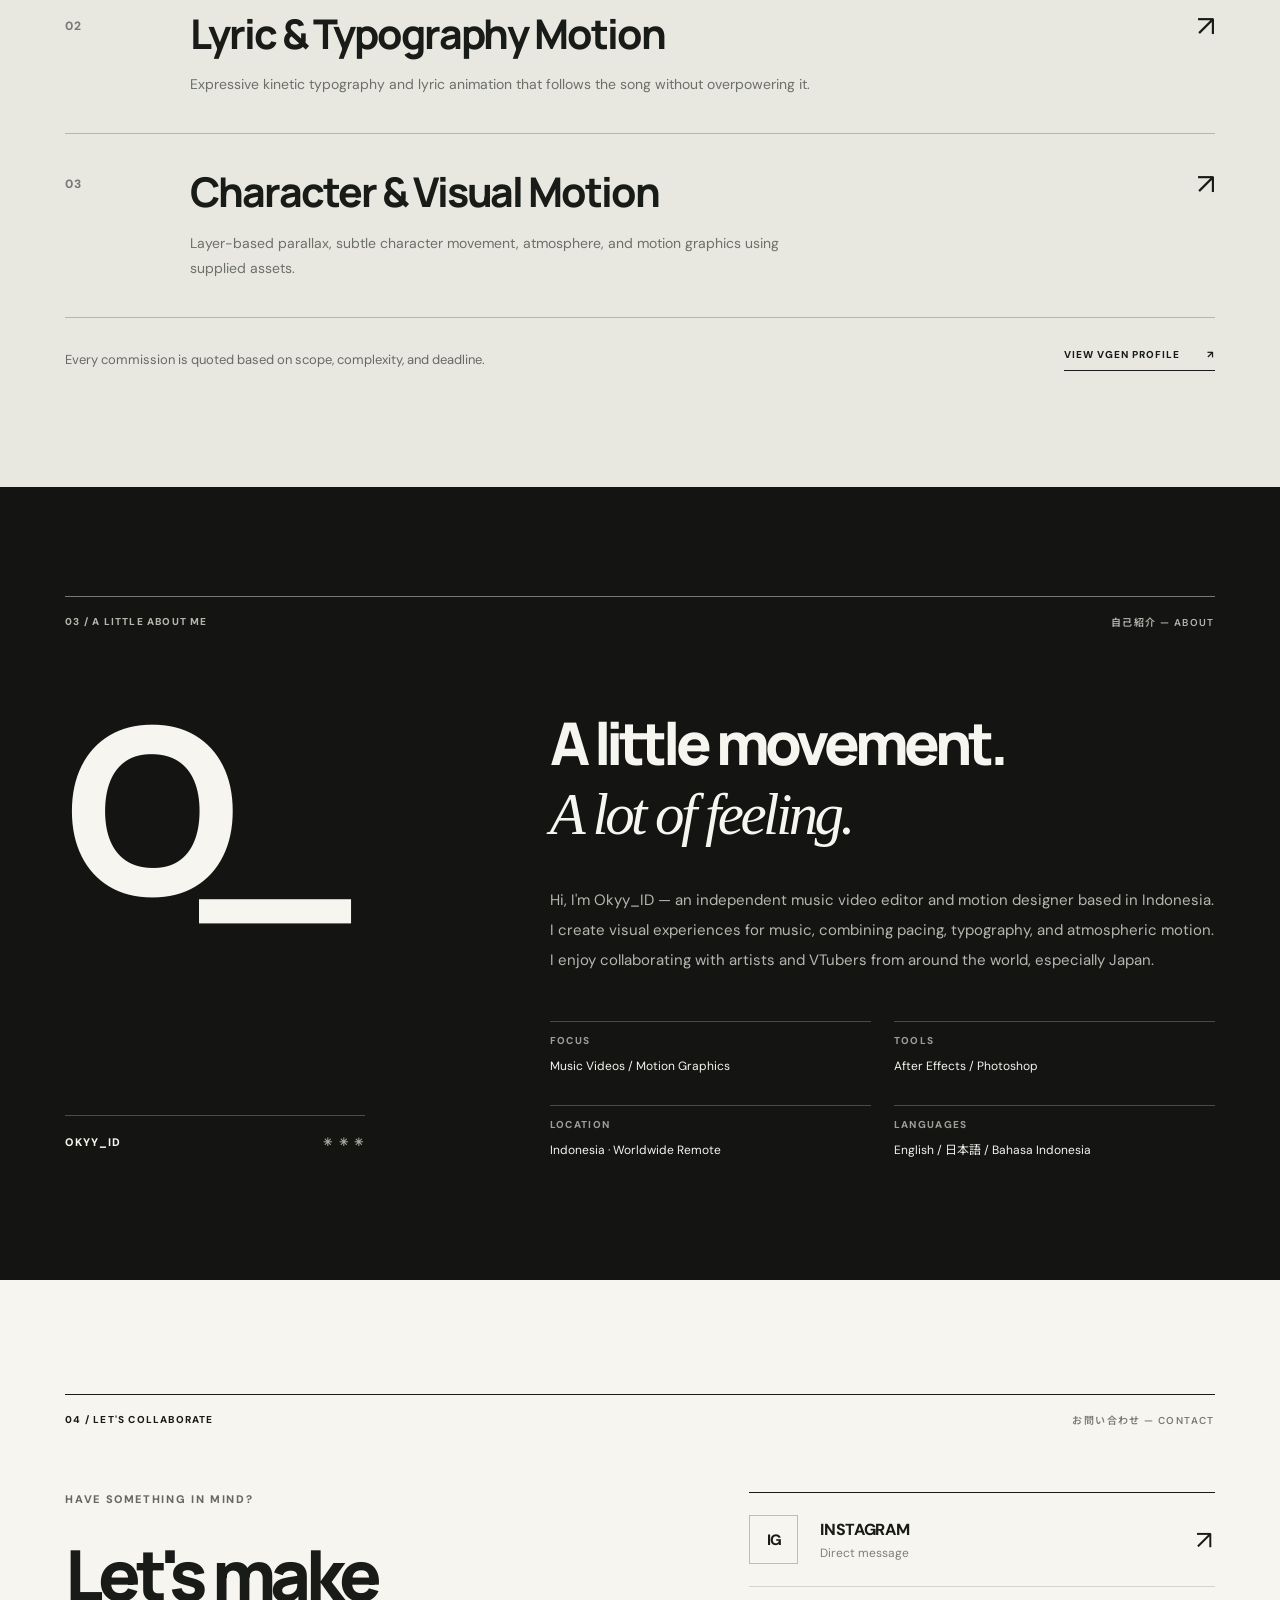
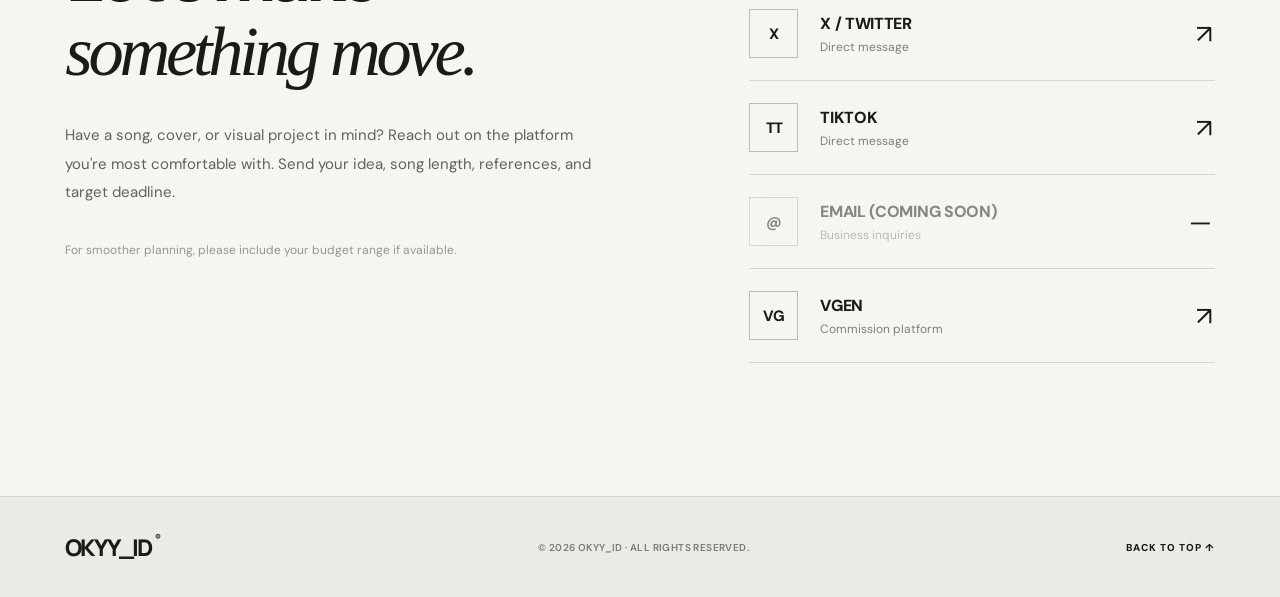
==== commit 545a9eaa: "Update index.html" ====
--- a/index.html
+++ b/index.html
@@ -16,7 +16,7 @@
   <link rel="stylesheet" href="css/styles.css">
   <script src="js/config.js" defer></script>
   <script src="js/main.js" defer></script>
-  <script src="js/language-popup.js" defer></script>
+  <script src="js/language-popup.js?v=4" defer></script>
 </head>
 <body>
   <a class="skip-link" href="#main" data-i18n="skip">Skip to content</a>
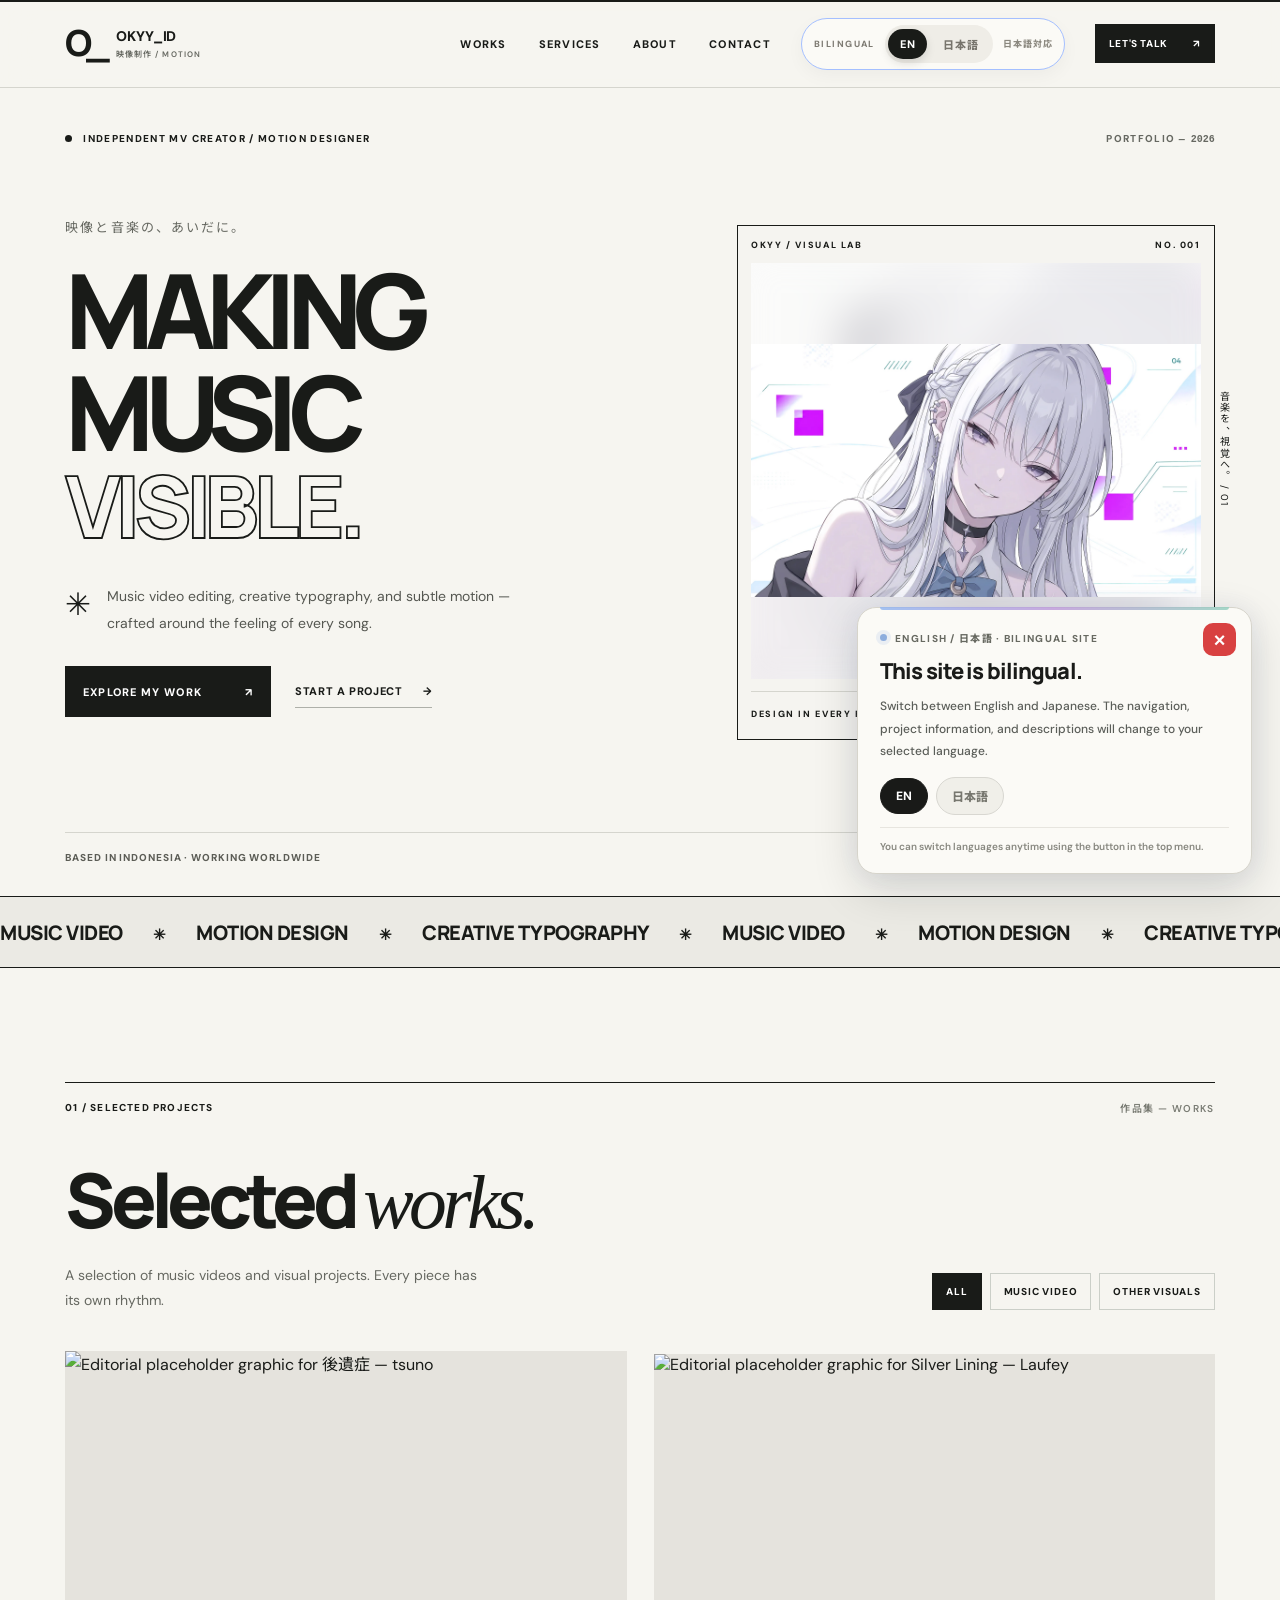
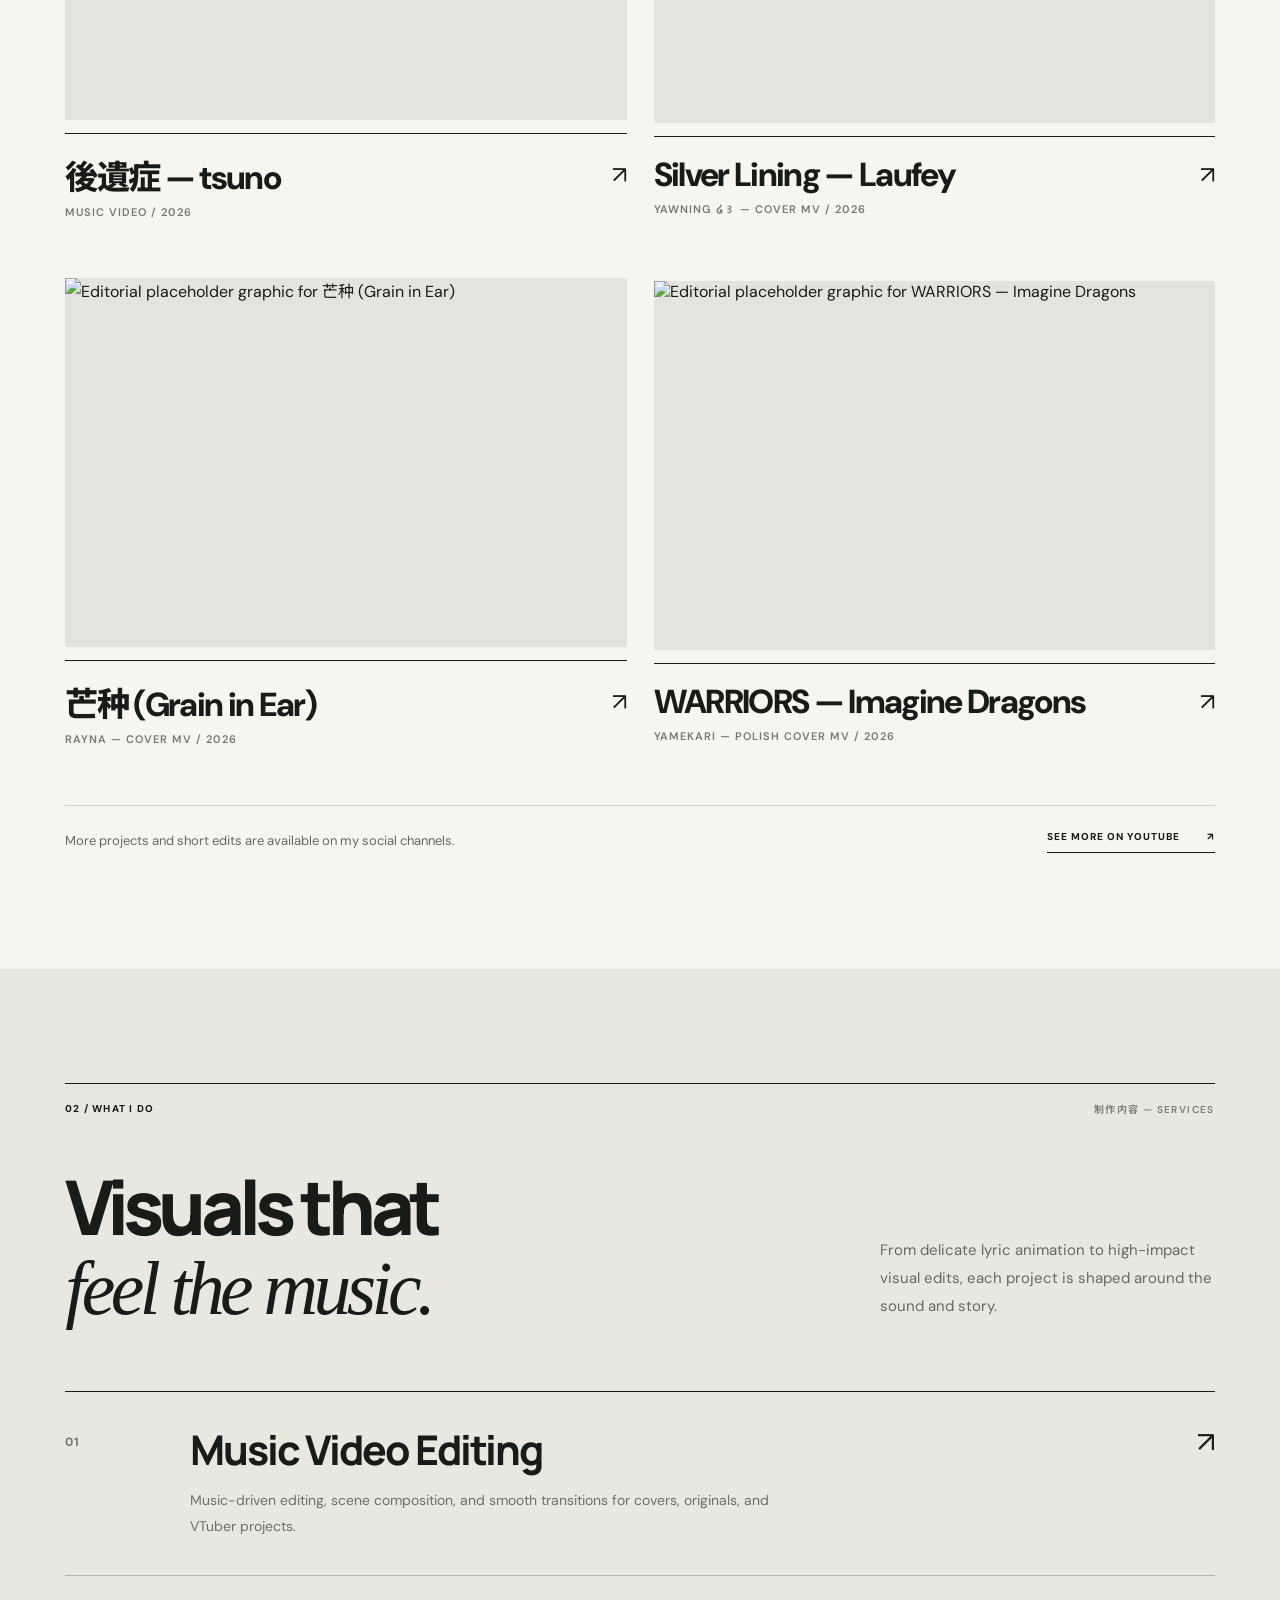
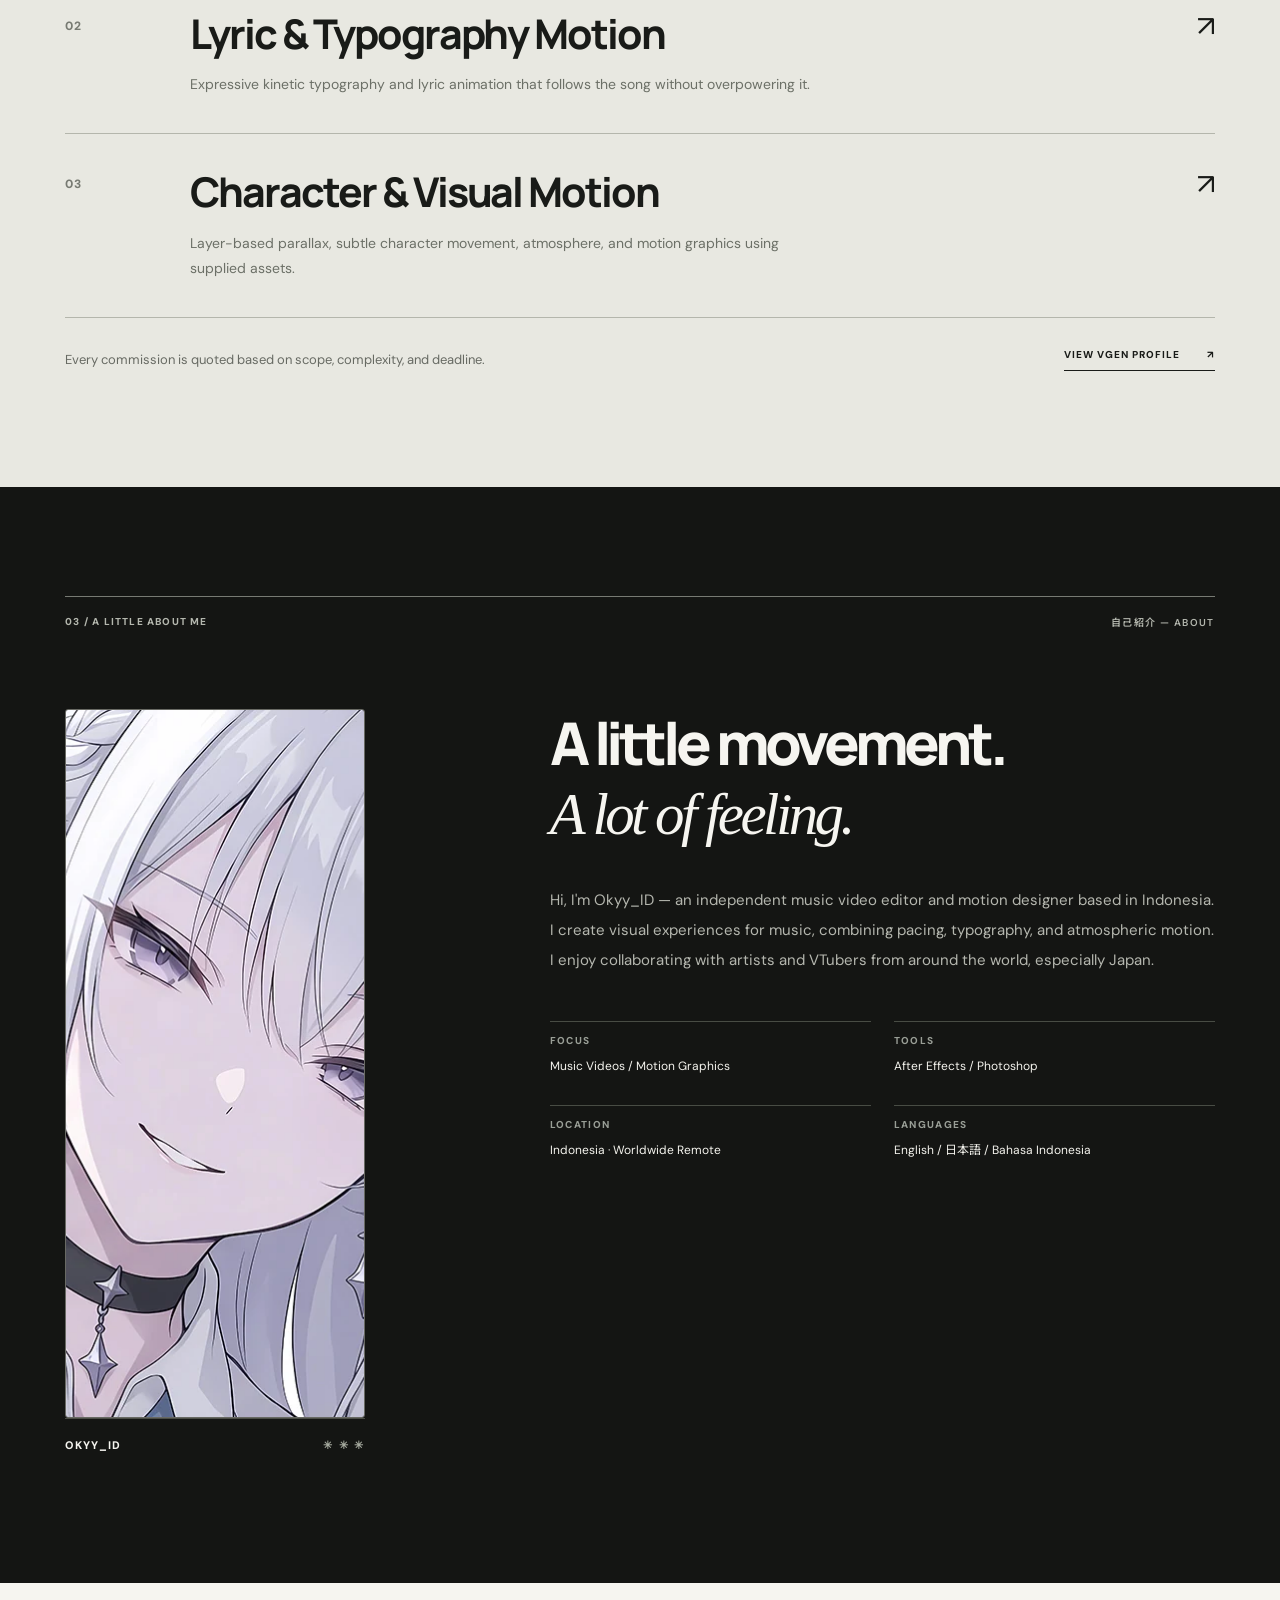
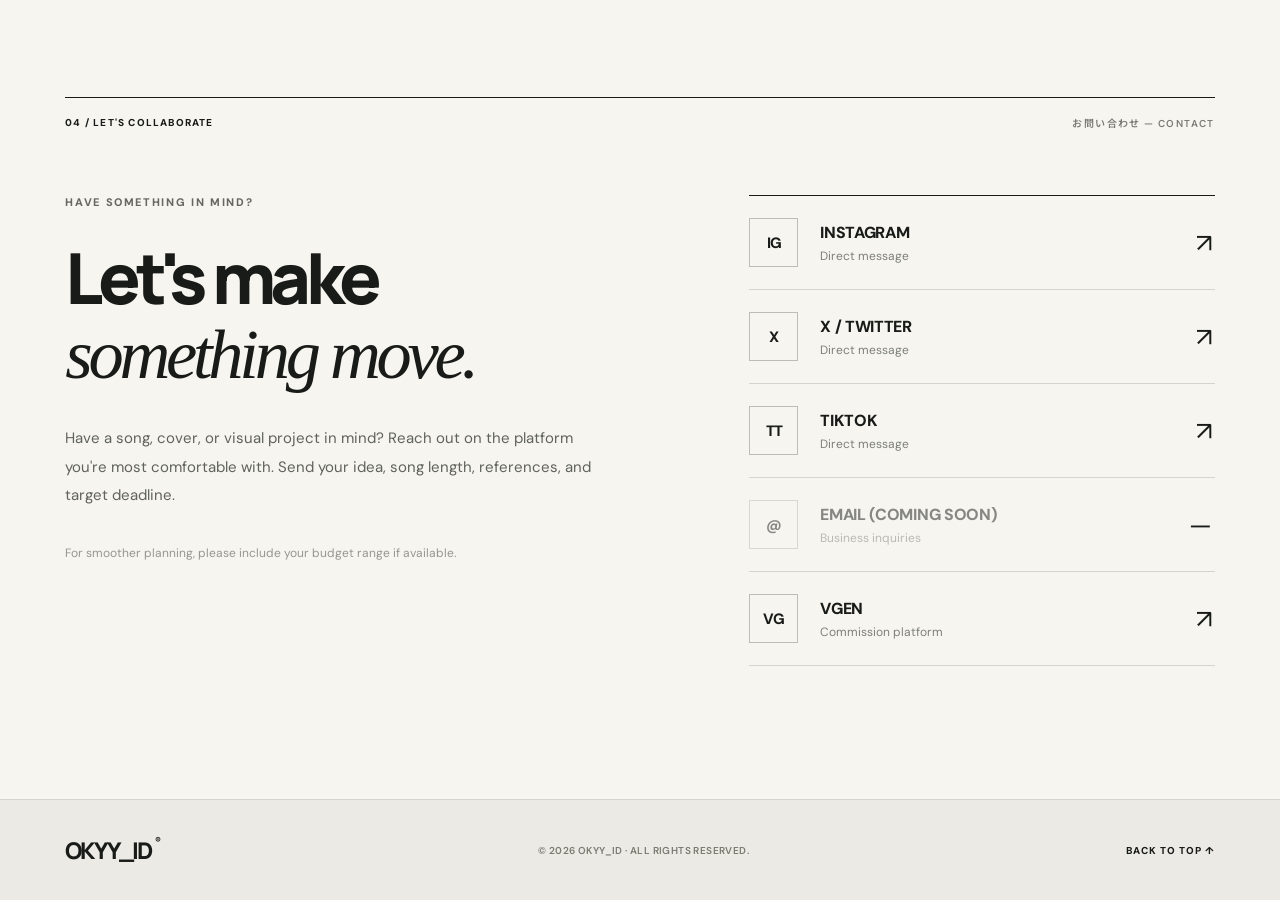
==== commit 38f43a0a: "Update index.html" ====
--- a/index.html
+++ b/index.html
@@ -17,6 +17,7 @@
   <script src="js/config.js" defer></script>
   <script src="js/main.js" defer></script>
   <script src="js/language-popup.js?v=4" defer></script>
+  <script src="js/brand-visuals.js?v=1" defer></script>
 </head>
 <body>
   <a class="skip-link" href="#main" data-i18n="skip">Skip to content</a>
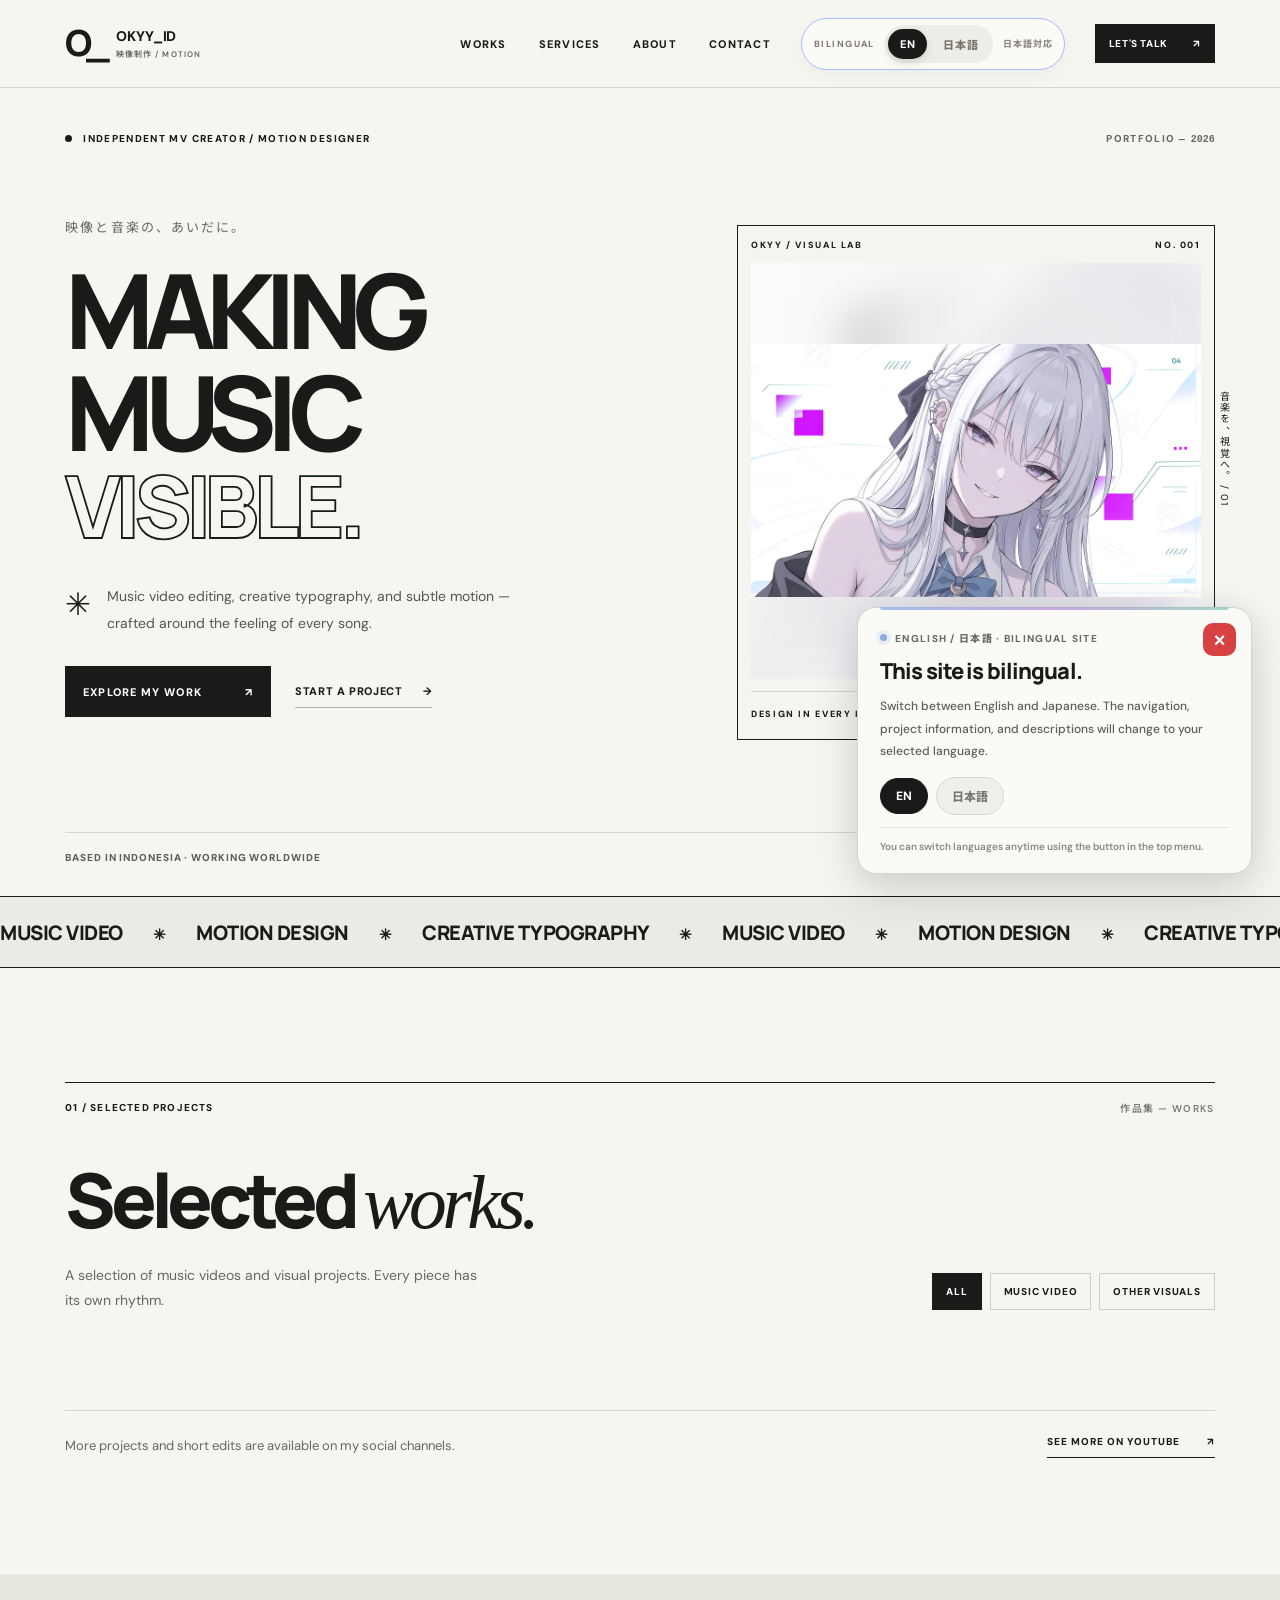
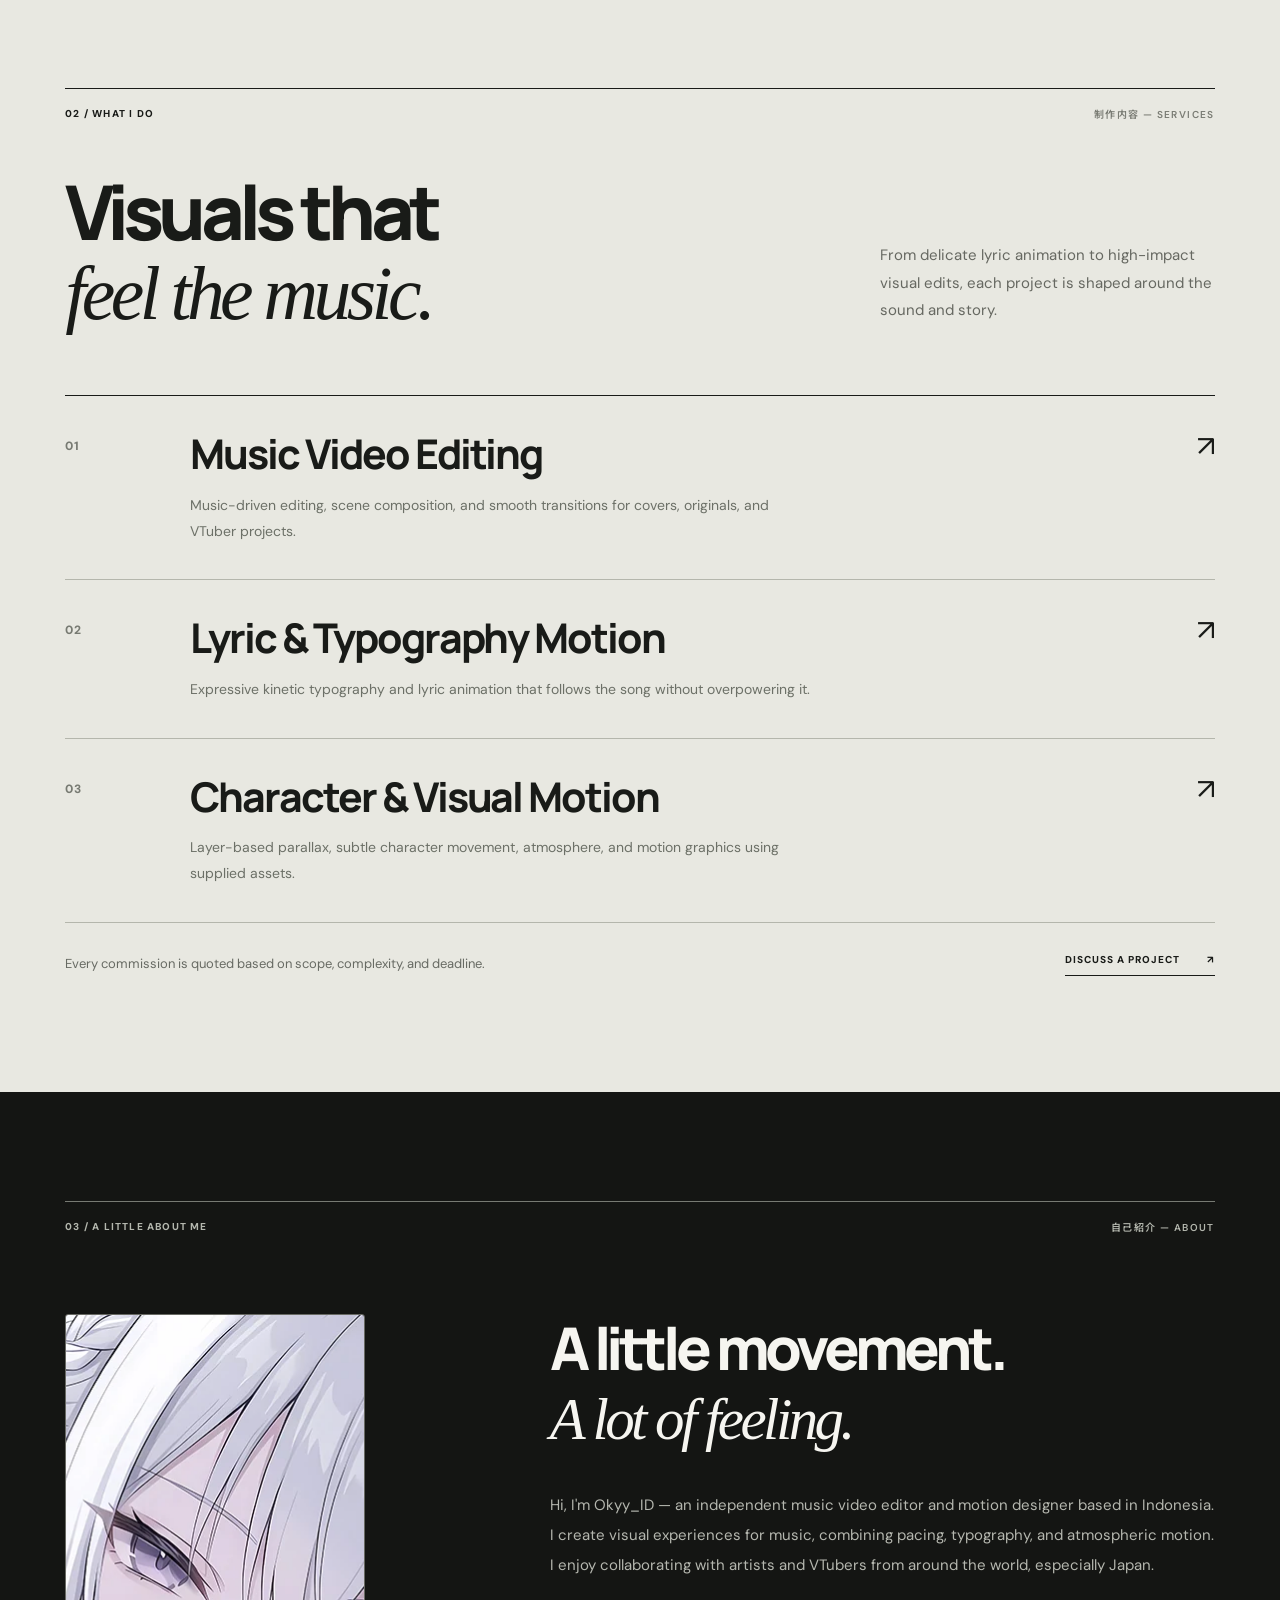
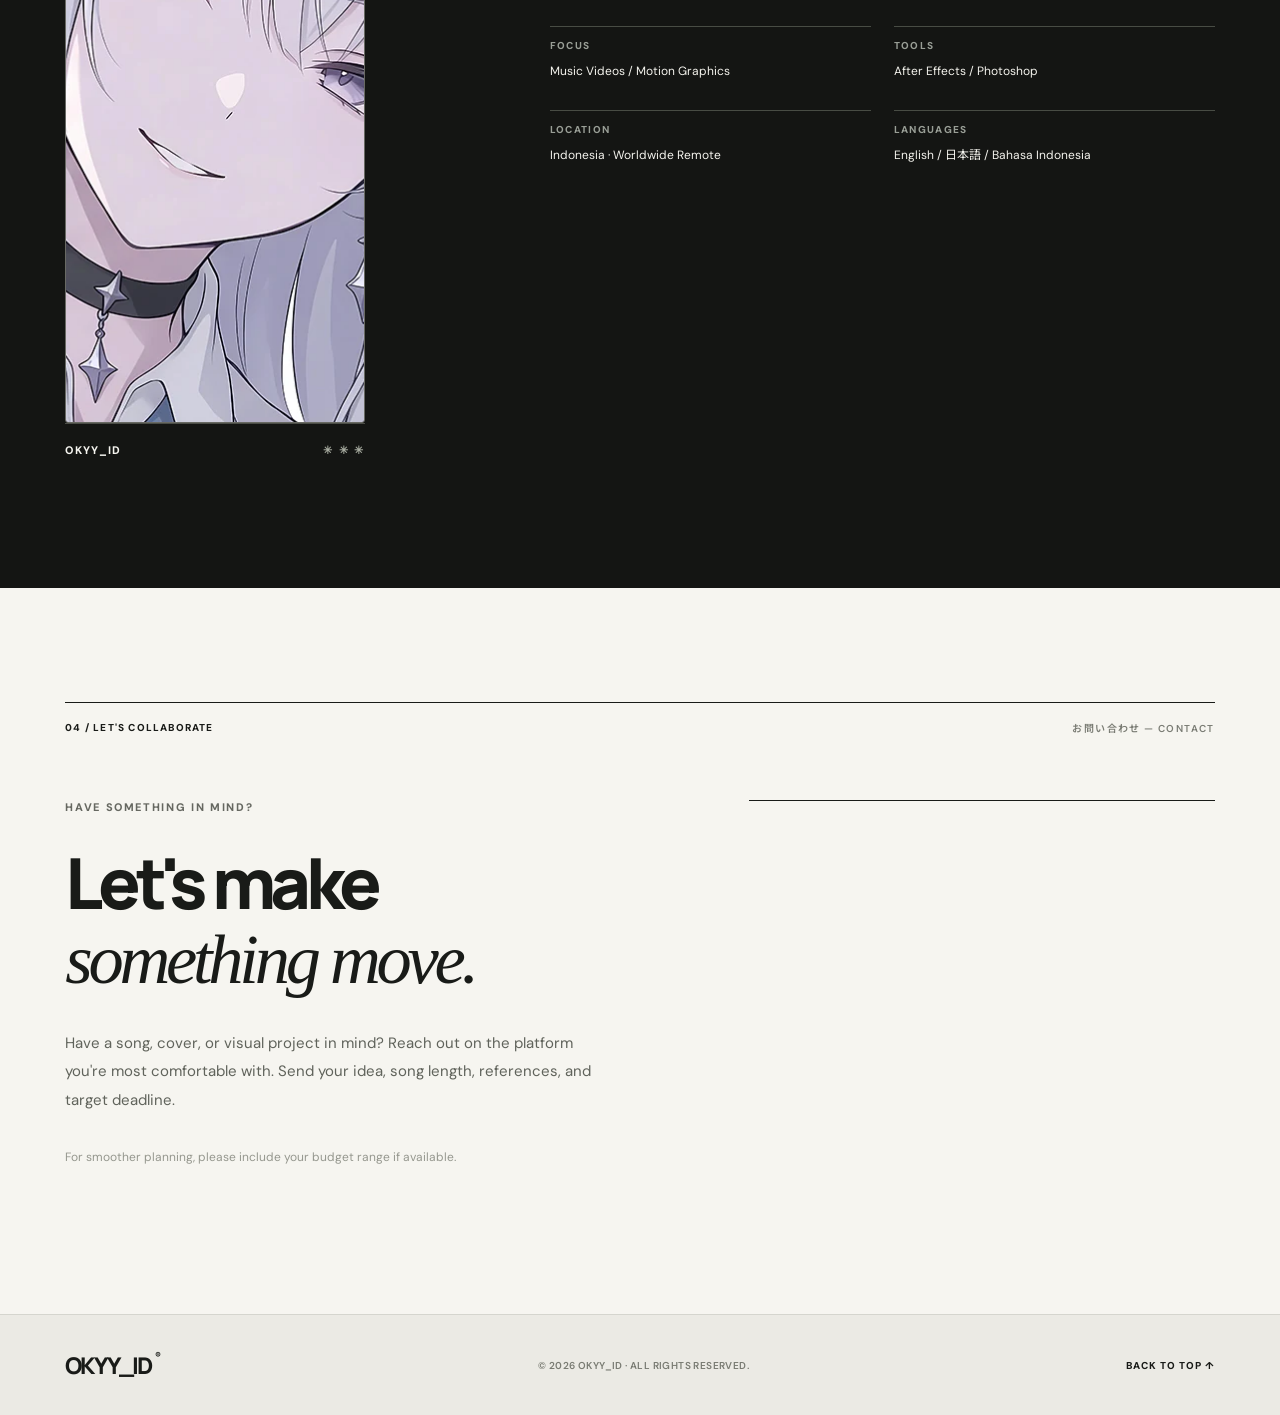
==== commit 481fde58: "Add contact link in services section Updated services section to include a contact link for project " ====
--- a/index.html
+++ b/index.html
@@ -134,7 +134,21 @@
           <article class="service-row reveal"><span class="service-number">02</span><div><h3 data-i18n="service2">Lyric & Typography Motion</h3><p data-i18n="service2Desc">Expressive kinetic typography and lyric animation that follows the song without overpowering it.</p></div><span class="service-glyph" aria-hidden="true">↗</span></article>
           <article class="service-row reveal"><span class="service-number">03</span><div><h3 data-i18n="service3">Character & Visual Motion</h3><p data-i18n="service3Desc">Layer-based parallax, subtle character movement, atmosphere, and motion graphics using supplied assets.</p></div><span class="service-glyph" aria-hidden="true">↗</span></article>
         </div>
-        <div class="services-extra reveal"><span data-i18n="servicesPricing">Every commission is quoted based on scope, complexity, and deadline.</span><a href="https://vgen.co/Okyy" id="servicesVgen" class="simple-link" target="_blank" rel="noopener noreferrer"><span data-i18n="viewVgen">VIEW VGEN PROFILE</span><span aria-hidden="true">↗</span></a></div>
+        
+          <div class="services-extra reveal">
+            <span data-i18n="servicesPricing">
+              Every commission is quoted based on scope,
+              complexity, and deadline.
+            </span>
+          
+            <a href="#contact" class="simple-link">
+              <span data-i18n="servicesContact">
+                DISCUSS A PROJECT
+              </span>
+              <span aria-hidden="true">↗</span>
+            </a>
+          </div>
+
       </div>
     </section>
 
